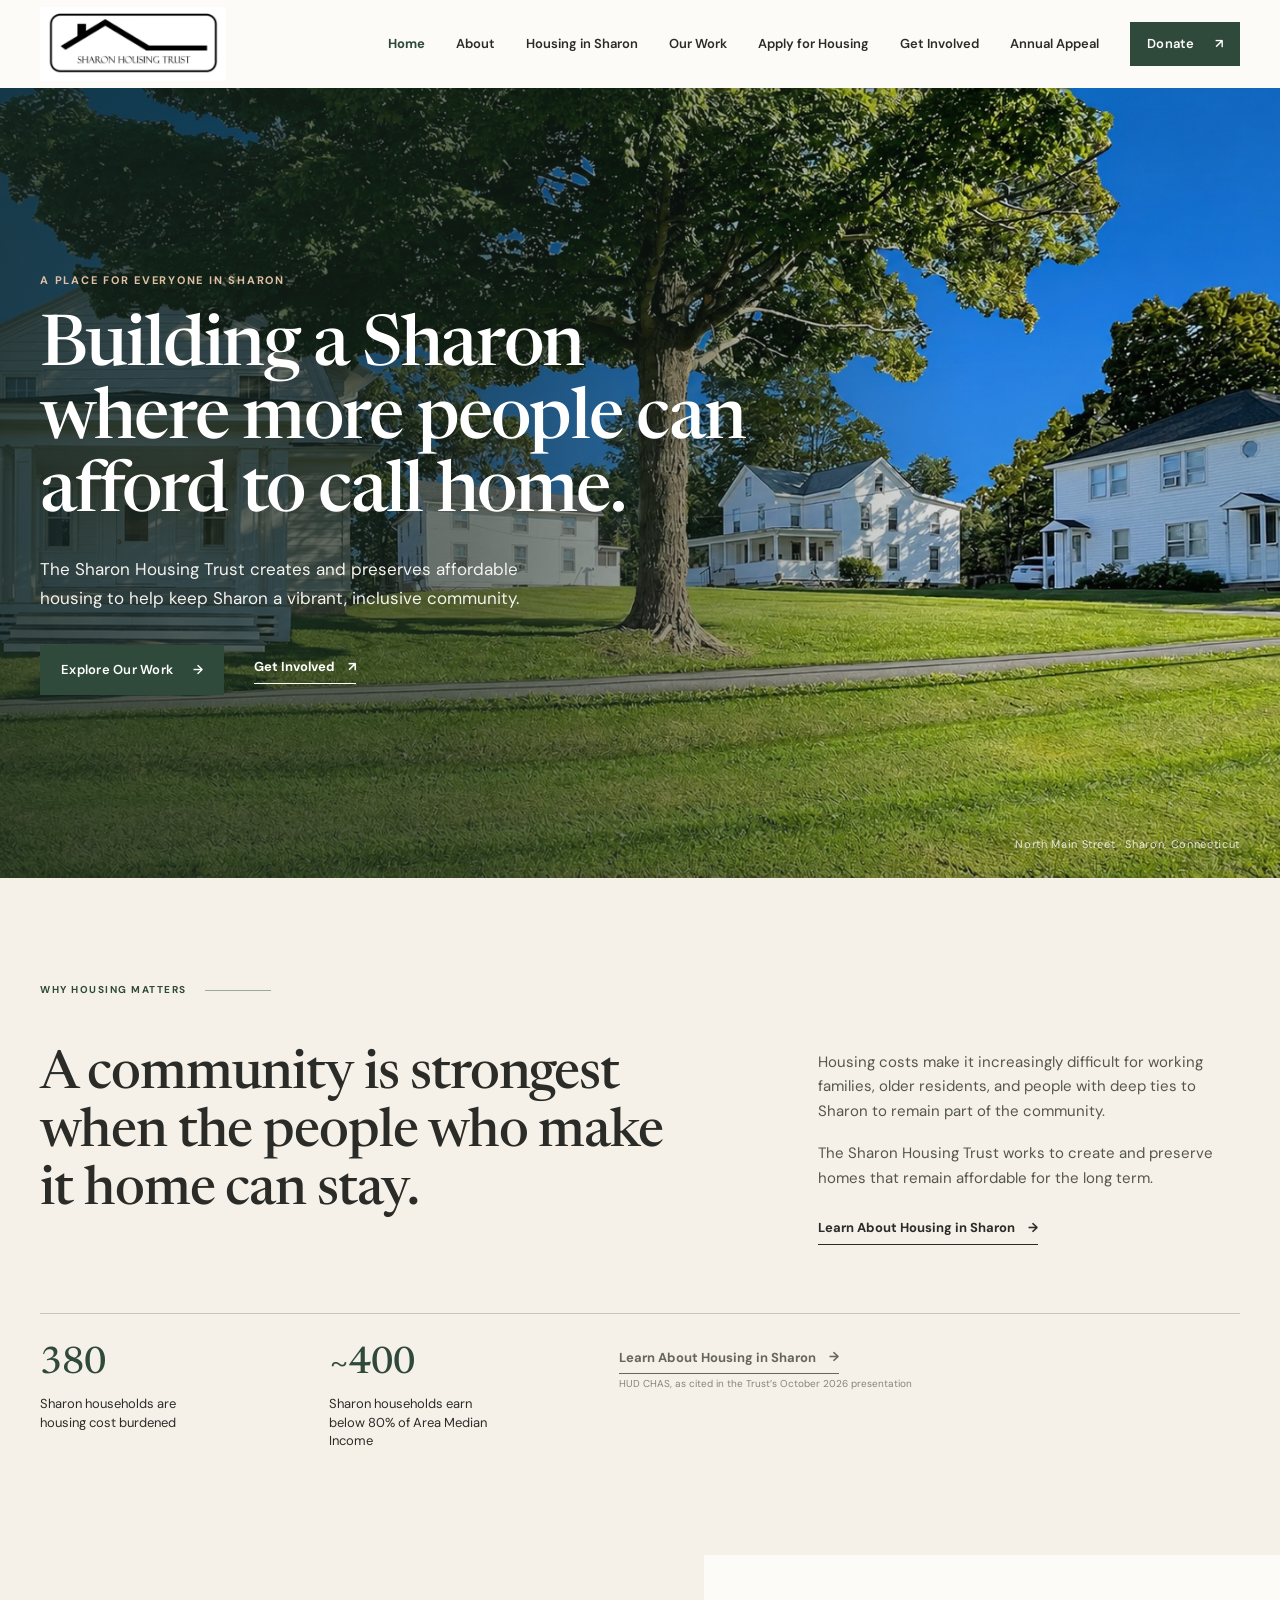
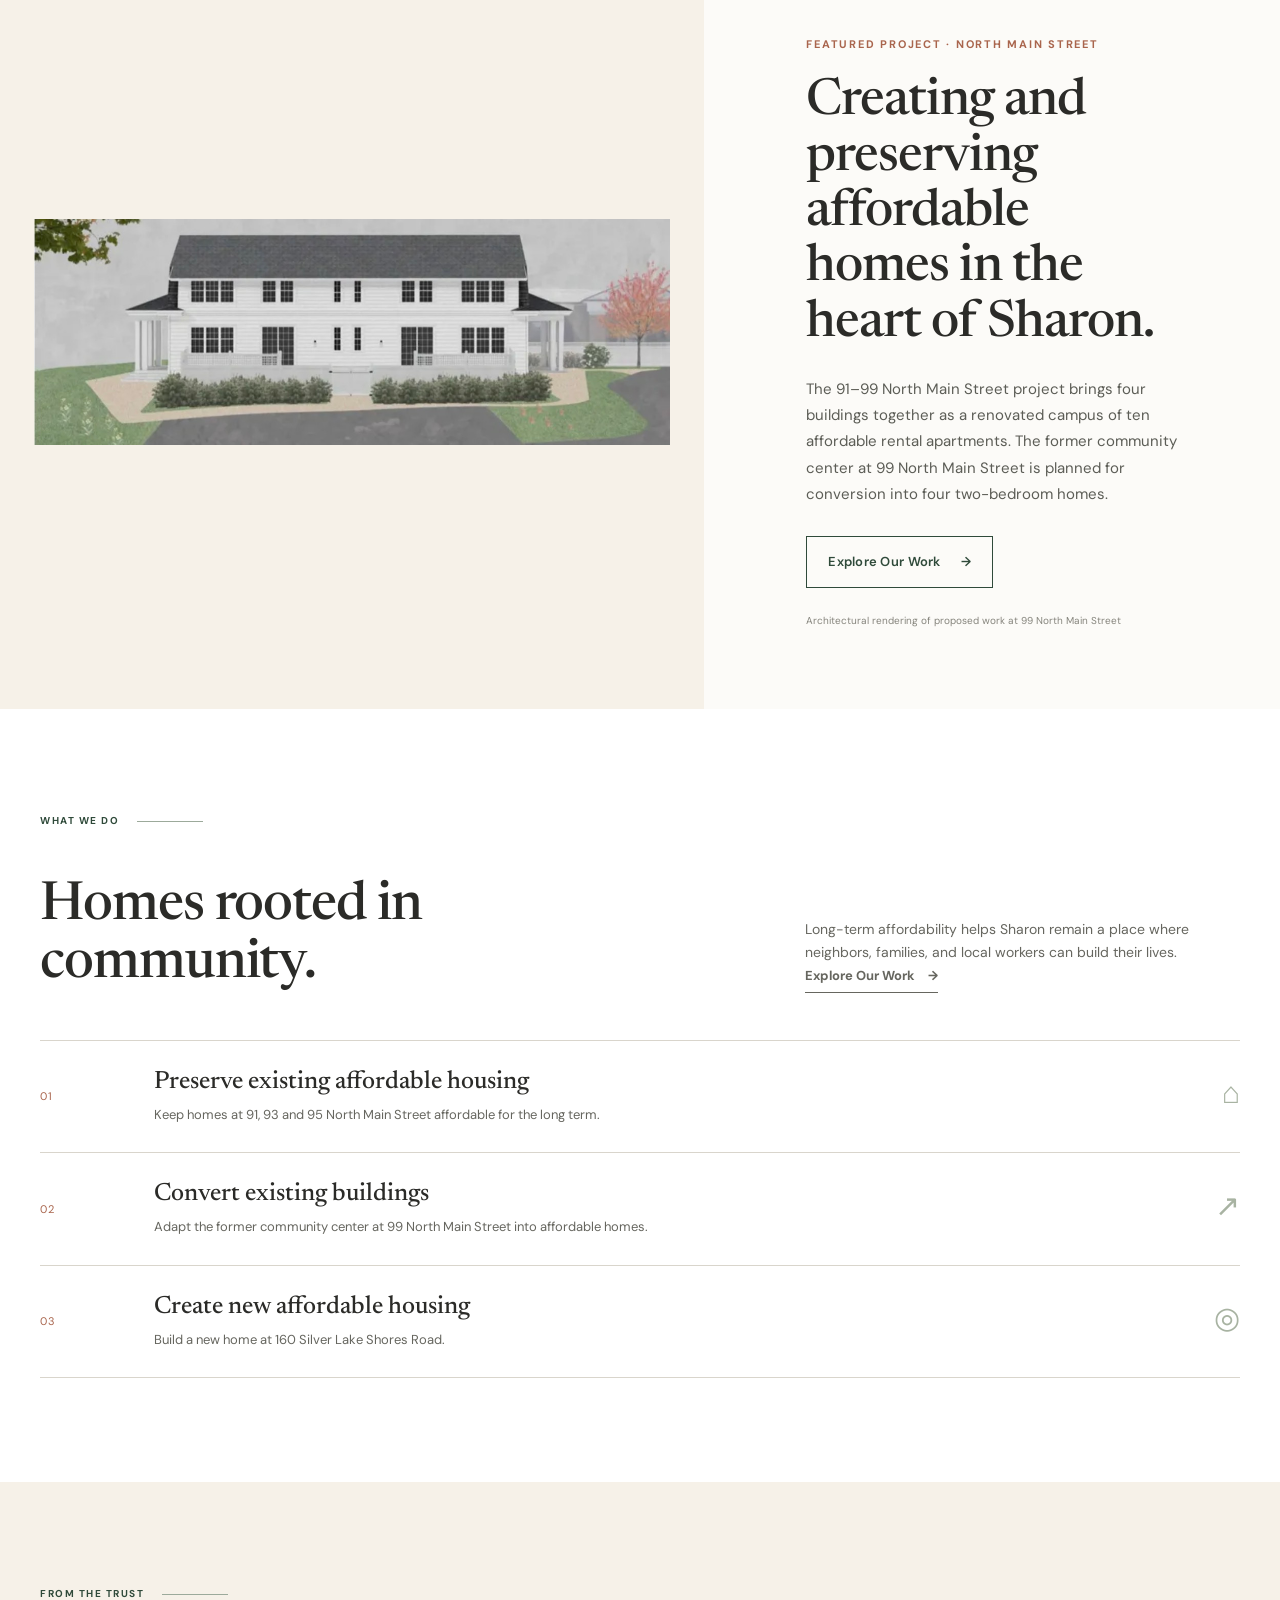
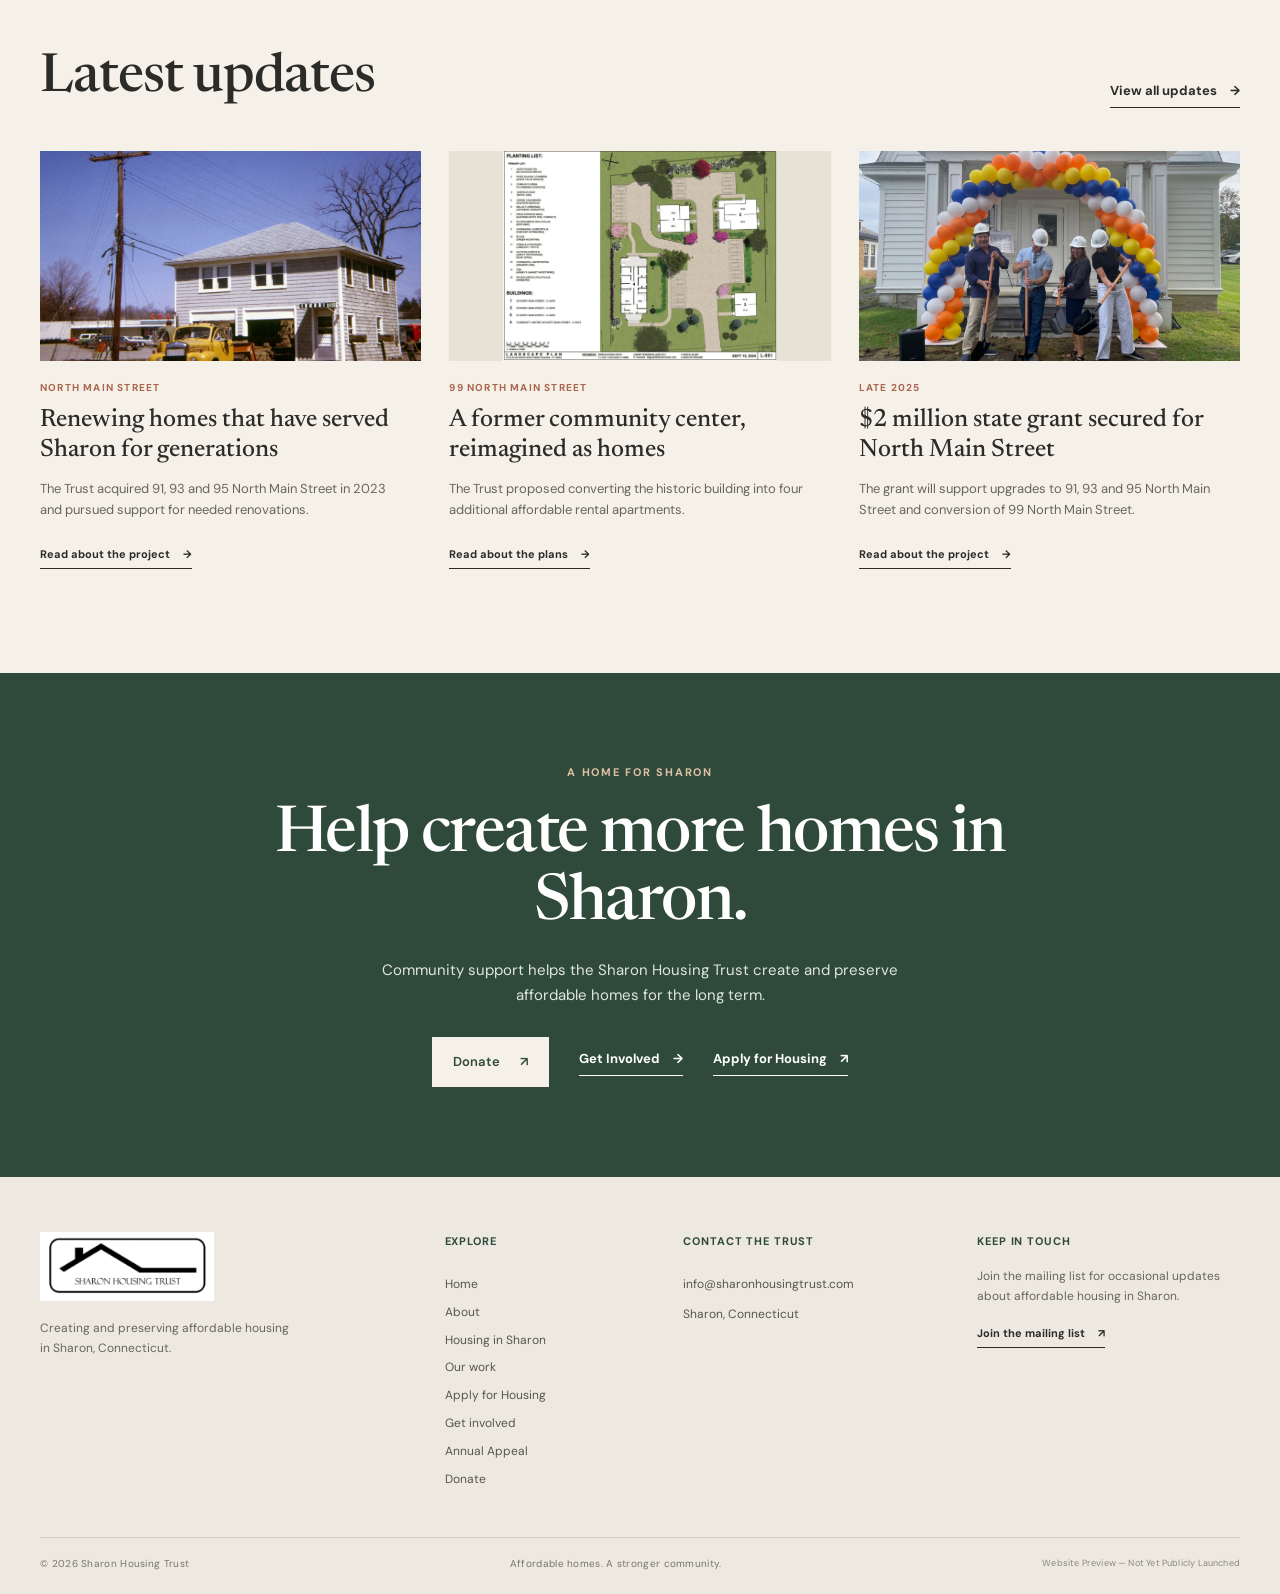
==== index.html @ f1325594 "Add Annual Appeal page and PayPal donation link" ====
<!doctype html>
<html lang="en">
<head>
  <meta charset="utf-8">
  <meta name="viewport" content="width=device-width, initial-scale=1">
  <meta name="googlebot" content="noindex, nofollow">
  <meta name="robots" content="noindex, nofollow">
  <meta name="theme-color" content="#2f4a3a">
  <meta name="description" content="The Sharon Housing Trust creates and preserves affordable housing to help keep Sharon, Connecticut a vibrant, inclusive community.">
  <title>Sharon Housing Trust | Homes that keep Sharon a community</title>
  <link rel="preconnect" href="https://fonts.googleapis.com">
  <link rel="preconnect" href="https://fonts.gstatic.com" crossorigin>
  <link href="https://fonts.googleapis.com/css2?family=DM+Sans:wght@400;500;600;700&family=Newsreader:opsz,wght@6..72,400;6..72,500;6..72,600&display=swap" rel="stylesheet">
  <link rel="stylesheet" href="styles.css">
</head>
<body>
  <a class="skip-link" href="#main">Skip to content</a>
  <header class="site-header">
    <div class="header-inner">
      <a class="brand" href="#top" aria-label="Sharon Housing Trust home">
        <img src="assets/sharon-housing-trust-logo.png" alt="Sharon Housing Trust">
      </a>
      <button class="menu-toggle" aria-expanded="false" aria-controls="primary-nav" aria-label="Open navigation"><span></span><span></span></button>
      <nav id="primary-nav" class="primary-nav" aria-label="Main navigation">
        <a href="index.html#top" aria-current="page">Home</a><a href="about.html">About</a><a href="housing-in-sharon.html">Housing in Sharon</a><a href="our-work.html">Our Work</a><a href="apply-for-housing.html">Apply for Housing</a><a href="get-involved.html">Get Involved</a><a href="annual-appeal.html">Annual Appeal</a>
        <a class="button button-small" href="donate.html">Donate <span aria-hidden="true">↗</span></a>
      </nav>
    </div>
  </header>
  <main id="main">
    <section class="hero" id="top" aria-labelledby="hero-title">
      <img class="hero-image" src="assets/north-main-hero.jpg" alt="White homes and a large shade tree at the North Main Street housing campus in Sharon" fetchpriority="high">
      <div class="hero-shade"></div>
      <div class="hero-content">
        <p class="eyebrow eyebrow-light">A place for everyone in Sharon</p>
        <h1 id="hero-title">Building a Sharon where more people can afford to call home.</h1>
        <p class="hero-copy">The Sharon Housing Trust creates and preserves affordable housing to help keep Sharon a vibrant, inclusive community.</p>
        <div class="hero-actions"><a class="button" href="our-work.html">Explore Our Work <span aria-hidden="true">→</span></a><a class="text-link light-link" href="get-involved.html">Get Involved <span aria-hidden="true">↗</span></a></div>
      </div>
      <div class="hero-caption">North Main Street · Sharon, Connecticut</div>
    </section>

    <section class="intro section-pad" id="about">
      <div class="section-label"><span>Why housing matters</span><i></i></div>
      <div class="intro-grid">
        <h2>A community is strongest when the people who make it home can stay.</h2>
        <div class="intro-copy"><p>Housing costs make it increasingly difficult for working families, older residents, and people with deep ties to Sharon to remain part of the community.</p><p>The Sharon Housing Trust works to create and preserve homes that remain affordable for the long term.</p><a class="text-link" href="housing-in-sharon.html">Learn About Housing in Sharon <span aria-hidden="true">→</span></a></div>
      </div>
      <div class="impact-row housing-impact" aria-label="Affordable housing in Sharon">
        <div><strong>380</strong><span>Sharon households are housing cost burdened</span></div>
        <div><strong>~400</strong><span>Sharon households earn below 80% of Area Median Income</span></div>
        <p><a class="text-link" href="housing-in-sharon.html">Learn About Housing in Sharon <span aria-hidden="true">→</span></a><br><small>HUD CHAS, as cited in the Trust’s October 2026 presentation</small></p>
      </div>
    </section>

    <section class="featured" id="work">
      <div class="featured-image-wrap"><img src="assets/north-main-future.jpg" alt="Architectural rendering of the planned conversion at 99 North Main Street"></div>
      <div class="featured-copy">
        <p class="eyebrow">Featured project · North Main Street</p>
        <h2>Creating and preserving affordable homes in the heart of Sharon.</h2>
        <p>The 91–99 North Main Street project brings four buildings together as a renovated campus of ten affordable rental apartments. The former community center at 99 North Main Street is planned for conversion into four two-bedroom homes.</p>
        <a class="button button-outline" href="our-work.html">Explore Our Work <span aria-hidden="true">→</span></a>
        <p class="image-note">Architectural rendering of proposed work at 99 North Main Street</p>
      </div>
    </section>

    <section class="work-section section-pad" id="housing">
      <div class="section-label"><span>What we do</span><i></i></div>
      <div class="work-heading"><h2>Homes rooted in community.</h2><p>Long-term affordability helps Sharon remain a place where neighbors, families, and local workers can build their lives. <a class="text-link" href="our-work.html">Explore Our Work <span aria-hidden="true">→</span></a></p></div>
      <div class="work-list">
        <article><span class="work-number">01</span><div><h3>Preserve existing affordable housing</h3><p>Keep homes at 91, 93 and 95 North Main Street affordable for the long term.</p></div><span class="work-mark" aria-hidden="true">⌂</span></article>
        <article><span class="work-number">02</span><div><h3>Convert existing buildings</h3><p>Adapt the former community center at 99 North Main Street into affordable homes.</p></div><span class="work-mark" aria-hidden="true">↗</span></article>
        <article><span class="work-number">03</span><div><h3>Create new affordable housing</h3><p>Build a new home at 160 Silver Lake Shores Road.</p></div><span class="work-mark" aria-hidden="true">◎</span></article>
      </div>
    </section>

    <section class="updates section-pad" id="updates">
      <div class="section-label"><span>From the Trust</span><i></i></div>
      <div class="updates-heading"><h2>Latest updates</h2><a class="text-link" href="https://sharonhousingtrust.com/home-1">View all updates <span aria-hidden="true">→</span></a></div>
      <div class="updates-grid">
        <article class="update-card"><div class="update-image update-image-photo"><img src="assets/update-north-main-1.jpg" alt="A historic photograph of a house being moved to North Main Street" loading="lazy"></div><p class="update-date">North Main Street</p><h3>Renewing homes that have served Sharon for generations</h3><p>The Trust acquired 91, 93 and 95 North Main Street in 2023 and pursued support for needed renovations.</p><a href="https://sharonhousingtrust.com/91%2C-93%2C-95-north-main-st" class="text-link">Read about the project <span aria-hidden="true">→</span></a></article>
        <article class="update-card"><div class="update-image update-image-render"><img src="assets/update-north-main-5.jpg" alt="Landscape plan for the four-building North Main Street campus" loading="lazy"></div><p class="update-date">99 North Main Street</p><h3>A former community center, reimagined as homes</h3><p>The Trust proposed converting the historic building into four additional affordable rental apartments.</p><a href="https://sharonhousingtrust.com/99-north-main-st" class="text-link">Read about the plans <span aria-hidden="true">→</span></a></article>
        <article class="update-card"><div class="update-image update-image-photo"><img src="assets/update-north-main-4.jpg" alt="Community members at a North Main Street project groundbreaking" loading="lazy"></div><p class="update-date">Late 2025</p><h3>$2 million state grant secured for North Main Street</h3><p>The grant will support upgrades to 91, 93 and 95 North Main Street and conversion of 99 North Main Street.</p><a href="https://sharonhousingtrust.com/91%2C-93%2C-95-north-main-st" class="text-link">Read about the project <span aria-hidden="true">→</span></a></article>
      </div>
    </section>

    <section class="support" id="involved">
      <div class="support-inner"><p class="eyebrow eyebrow-light">A home for Sharon</p><h2>Help create more homes in Sharon.</h2><p>Community support helps the Sharon Housing Trust create and preserve affordable homes for the long term.</p><div class="support-actions"><a class="button button-cream" href="donate.html">Donate <span aria-hidden="true">↗</span></a><a class="text-link light-link" href="get-involved.html">Get Involved <span aria-hidden="true">→</span></a><a class="text-link light-link" href="apply-for-housing.html">Apply for Housing <span aria-hidden="true">↗</span></a></div></div>
    </section>
  </main>
  <footer class="site-footer">
    <div class="footer-main"><div class="footer-brand"><img src="assets/sharon-housing-trust-logo.png" alt="Sharon Housing Trust"><p>Creating and preserving affordable housing in Sharon, Connecticut.</p></div><div class="footer-links"><p class="footer-title">Explore</p><a href="index.html#top">Home</a><a href="about.html">About</a><a href="housing-in-sharon.html">Housing in Sharon</a><a href="our-work.html">Our work</a><a href="apply-for-housing.html">Apply for Housing</a><a href="get-involved.html">Get involved</a><a href="annual-appeal.html">Annual Appeal</a><a href="donate.html">Donate</a></div><div class="footer-contact"><p class="footer-title">Contact the Trust</p><a href="mailto:info@sharonhousingtrust.com">info@sharonhousingtrust.com</a><p>Sharon, Connecticut</p></div><div class="footer-news"><p class="footer-title">Keep in touch</p><p>Join the mailing list for occasional updates about affordable housing in Sharon.</p><a class="text-link" href="https://sharonhousingtrust.com/subscribe">Join the mailing list <span aria-hidden="true">↗</span></a></div></div>
    <div class="footer-bottom"><span>© <span id="year">2026</span> Sharon Housing Trust</span><span>Affordable homes. A stronger community.</span><span class="preview-indicator">Website Preview — Not Yet Publicly Launched</span></div>
  </footer>
  <script src="script.js"></script>
</body>
</html>
---- styles.css ----
:root{--green:#2f4a3a;--cream:#f6f1e8;--white:#fcfbf8;--charcoal:#2b2b28;--clay:#a9654d;--sage:#a8b3a2;--line:#d9d5cc;--serif:'Newsreader',Georgia,serif;--sans:'DM Sans',Arial,sans-serif}*{box-sizing:border-box}html{scroll-behavior:smooth}body{margin:0;background:var(--white);color:var(--charcoal);font-family:var(--sans);font-size:16px;line-height:1.65}a{color:inherit;text-decoration:none}a:focus-visible,button:focus-visible{outline:3px solid var(--clay);outline-offset:4px}.skip-link{position:absolute;top:-60px;left:1rem;background:white;padding:.8rem;z-index:100}.skip-link:focus{top:1rem}.site-header{height:88px;background:var(--white);position:relative;z-index:5}.header-inner{height:100%;max-width:1320px;margin:auto;padding:0 40px;display:flex;align-items:center;justify-content:space-between}.brand img{display:block;width:186px;height:auto}.primary-nav{display:flex;align-items:center;gap:31px;font-size:13px;font-weight:600}.primary-nav>a:not(.button){transition:color .2s}.primary-nav>a:not(.button):hover,.text-link:hover{color:var(--clay)}.button{display:inline-flex;align-items:center;gap:20px;padding:14px 21px;background:var(--green);color:#fff;font-size:13px;font-weight:600;letter-spacing:.02em;transition:background .2s,transform .2s}.button:hover{background:#21382b;transform:translateY(-1px)}.button-small{padding:11px 17px}.menu-toggle{display:none}.hero{min-height:650px;height:min(72vw,790px);position:relative;display:flex;align-items:center;overflow:hidden;background:var(--green);color:#fff}.hero-image{position:absolute;inset:0;width:100%;height:100%;object-fit:cover;object-position:center 47%}.hero-shade{position:absolute;inset:0;background:linear-gradient(90deg,rgba(22,37,28,.79) 0%,rgba(22,37,28,.62) 37%,rgba(22,37,28,.12) 76%),linear-gradient(0deg,rgba(20,32,25,.20),transparent 30%)}.hero-content{position:relative;max-width:1320px;width:100%;padding:0 40px;margin:0 auto}.eyebrow{text-transform:uppercase;font-size:11px;letter-spacing:.16em;font-weight:700;color:var(--clay);margin:0 0 22px}.eyebrow-light{color:#e1c1a5}.hero h1{font:500 clamp(44px,5.5vw,76px)/1.04 var(--serif);max-width:740px;margin:0 0 24px;letter-spacing:-.025em}.hero-copy{max-width:520px;font-size:17px;line-height:1.7;margin:0 0 32px;color:#f3f2ed}.hero-actions,.support-actions{display:flex;align-items:center;gap:30px}.text-link{display:inline-flex;align-items:center;gap:13px;font-size:13px;font-weight:700;border-bottom:1px solid currentColor;padding-bottom:5px;transition:color .2s}.light-link{color:white}.hero-caption{position:absolute;right:max(40px,calc((100vw - 1240px)/2));bottom:25px;font-size:11px;letter-spacing:.06em;color:rgba(255,255,255,.82)}.section-pad{padding:104px max(40px,calc((100vw - 1240px)/2))}.intro{background:var(--cream)}.section-label{display:flex;align-items:center;gap:18px;text-transform:uppercase;letter-spacing:.15em;font-weight:700;font-size:10px;color:var(--green);margin-bottom:47px}.section-label i{height:1px;max-width:66px;background:#9caa9b;flex:1}.intro-grid{display:grid;grid-template-columns:1.05fr .7fr;gap:12%;align-items:start}.intro h2,.work-heading h2,.updates-heading h2{font:500 clamp(36px,4.2vw,56px)/1.08 var(--serif);letter-spacing:-.02em;margin:0;max-width:640px}.intro-copy{max-width:460px;padding-top:4px}.intro-copy p{margin:0 0 17px;color:#55564f;font-size:15px}.intro-copy .text-link{margin-top:10px}.impact-row{border-top:1px solid #c9c5bb;margin-top:68px;padding-top:31px;display:grid;grid-template-columns:1fr 1fr 1.25fr 1fr;align-items:start;gap:24px}.impact-row div{display:flex;flex-direction:column}.impact-row strong{font:500 38px/1 var(--serif);color:var(--green);margin-bottom:12px}.impact-row span{font-size:13px;line-height:1.45;max-width:170px}.impact-row>p{font-size:11px;color:#66665f;margin:0;padding-top:2px}.impact-row small{font-size:10px;color:#85847c}.featured{display:grid;grid-template-columns:1.1fr .9fr;background:var(--white);min-height:550px}.featured-image-wrap{min-height:550px;overflow:hidden;background:#ddd}.featured-image-wrap img{width:100%;height:100%;object-fit:cover;object-position:center;display:block;transition:transform .5s}.featured-image-wrap:hover img{transform:scale(1.015)}.featured-copy{padding:80px clamp(40px,8vw,120px);display:flex;flex-direction:column;align-items:flex-start;justify-content:center}.featured-copy h2{font:500 clamp(38px,4vw,55px)/1.08 var(--serif);letter-spacing:-.02em;margin:0 0 24px}.featured-copy>p:not(.eyebrow):not(.image-note){font-size:15px;color:#5c5d56;line-height:1.75;margin:0 0 29px;max-width:470px}.button-outline{background:transparent;color:var(--green);border:1px solid var(--green)}.button-outline:hover{color:#fff}.image-note{font-size:10px;color:#85847c;margin:25px 0 0}.work-section{background:#fff}.work-heading{display:grid;grid-template-columns:1fr .7fr;gap:12%;align-items:end;margin-bottom:47px}.work-heading p{max-width:440px;color:#66665f;font-size:14px;margin:0}.work-list{border-top:1px solid var(--line)}.work-list article{display:grid;grid-template-columns:90px 1fr 70px;align-items:center;gap:24px;padding:27px 0;border-bottom:1px solid var(--line)}.work-number{font-size:11px;letter-spacing:.1em;color:var(--clay)}.work-list h3{font:500 25px/1.2 var(--serif);margin:0 0 6px}.work-list p{font-size:13px;color:#66665f;margin:0}.work-mark{font:400 30px/1 var(--serif);color:var(--sage);text-align:right}.updates{background:var(--cream)}.updates-heading{display:flex;align-items:end;justify-content:space-between;margin-bottom:43px}.updates-grid{display:grid;grid-template-columns:repeat(3,1fr);gap:28px}.update-card{min-width:0}.update-image{height:210px;background:#ddd;margin-bottom:19px;overflow:hidden}.update-image img{display:block;width:100%;height:100%;object-fit:cover;transition:transform .5s}.update-card:hover .update-image img{transform:scale(1.02)}.update-image-render img{object-position:center}.update-date{font-size:10px;text-transform:uppercase;letter-spacing:.12em;font-weight:700;color:var(--clay);margin:0 0 10px}.update-card h3{font:500 25px/1.18 var(--serif);margin:0 0 13px;max-width:360px}.update-card>p:not(.update-date){font-size:13px;color:#66665f;margin:0 0 19px;max-width:370px}.update-card .text-link{font-size:11px}.update-cta{background:var(--green);color:white;min-height:210px;padding:29px 28px;display:flex;flex-direction:column;align-items:flex-start;justify-content:center}.update-cta .update-date{color:#e1c1a5}.update-cta h3{font-size:29px}.update-cta>p:not(.update-date){color:#e2e5df}.support{background:var(--green);color:white;padding:90px 40px}.support-inner{max-width:780px;margin:auto;text-align:center}.support h2{font:500 clamp(42px,5vw,64px)/1.06 var(--serif);letter-spacing:-.025em;margin:0 auto 19px}.support-inner>p:not(.eyebrow){font-size:15px;color:#e1e5df;max-width:520px;margin:0 auto 30px}.support-actions{justify-content:center}.button-cream{background:var(--cream);color:var(--green)}.button-cream:hover{background:#fff;color:var(--green)}.site-footer{background:#ede9e0;padding:55px max(40px,calc((100vw - 1240px)/2)) 0}.footer-main{display:grid;grid-template-columns:1.3fr .7fr .9fr .95fr;gap:45px;padding-bottom:48px}.footer-brand img{width:174px;display:block;margin-bottom:18px}.footer-brand p,.footer-news>p:not(.footer-title){font-size:12px;color:#66665f;max-width:260px;margin:0}.footer-title{font-weight:700;font-size:11px;letter-spacing:.08em;text-transform:uppercase;color:var(--green);margin:0 0 17px}.footer-links,.footer-contact{display:flex;flex-direction:column;align-items:flex-start;gap:8px;font-size:12px;color:#55564f}.footer-contact p:not(.footer-title){margin:2px 0 0}.footer-news .text-link{margin-top:17px;font-size:11px}.footer-bottom{border-top:1px solid #d2cdc3;padding:18px 0 21px;display:flex;justify-content:space-between;color:#77766f;font-size:10px;letter-spacing:.03em}
@media(max-width:900px){.primary-nav{gap:17px;font-size:12px}.brand img{width:160px}.header-inner{padding:0 26px}.section-pad{padding:82px 40px}.hero-content{padding:0 40px}.hero{min-height:590px}.impact-row{grid-template-columns:repeat(3,1fr)}.impact-row>p{grid-column:1/-1}.featured-copy{padding:55px 42px}.featured-image-wrap{min-height:490px}.updates-grid{gap:20px}.update-image{height:170px}.footer-main{grid-template-columns:1fr 1fr;row-gap:35px}}
@media(max-width:680px){body{font-size:15px}.site-header{height:72px}.header-inner{padding:0 21px}.brand img{width:148px}.menu-toggle{display:flex;width:42px;height:42px;border:0;background:transparent;flex-direction:column;justify-content:center;gap:6px;align-items:center;cursor:pointer}.menu-toggle span{width:23px;height:1px;background:var(--green)}.primary-nav{display:none;position:absolute;top:72px;left:0;right:0;padding:14px 22px 25px;background:var(--white);border-top:1px solid var(--line);box-shadow:0 12px 20px #2221;align-items:stretch;gap:0;flex-direction:column}.primary-nav.is-open{display:flex}.primary-nav>a:not(.button){padding:11px 0;border-bottom:1px solid #e5e1d9}.primary-nav .button{margin-top:16px;justify-content:center}.hero{height:calc(100svh - 72px);min-height:590px;max-height:780px;align-items:flex-end}.hero-image{object-position:59% center}.hero-shade{background:linear-gradient(0deg,rgba(18,33,24,.88) 0%,rgba(18,33,24,.66) 43%,rgba(18,33,24,.09) 100%)}.hero-content{padding:0 25px 78px}.hero h1{font-size:48px;max-width:560px}.hero-copy{font-size:15px;max-width:430px}.hero-actions{gap:21px;flex-wrap:wrap}.hero-caption{right:24px;bottom:17px;font-size:9px}.section-pad{padding:66px 25px}.section-label{margin-bottom:33px}.intro-grid,.work-heading{grid-template-columns:1fr;gap:22px}.intro h2,.work-heading h2,.updates-heading h2{font-size:42px}.intro-copy{max-width:unset}.impact-row{margin-top:41px;padding-top:25px;grid-template-columns:1fr 1fr;gap:27px 16px}.impact-row strong{font-size:34px}.impact-row>p{grid-column:auto;align-self:end}.featured{grid-template-columns:1fr}.featured-image-wrap{min-height:0;height:340px}.featured-copy{padding:49px 25px 52px}.featured-copy h2{font-size:43px}.work-heading{margin-bottom:35px}.work-list article{grid-template-columns:34px 1fr 30px;gap:12px;padding:22px 0}.work-list h3{font-size:22px}.work-list p{font-size:12px}.work-mark{font-size:25px}.updates-heading{align-items:flex-start;gap:18px;flex-direction:column;margin-bottom:31px}.updates-grid{grid-template-columns:1fr;gap:37px}.update-image{height:230px}.update-card h3{font-size:27px}.update-cta{min-height:230px}.support{padding:70px 25px}.support h2{font-size:48px}.support-inner>p:not(.eyebrow){font-size:14px}.footer-main{grid-template-columns:1fr 1fr;gap:34px 20px}.footer-brand{grid-column:1/-1}.footer-bottom{gap:12px;flex-direction:column}.site-footer{padding:45px 25px 0}}
@media(prefers-reduced-motion:reduce){html{scroll-behavior:auto}*,*::before,*::after{transition-duration:.01ms!important;animation-duration:.01ms!important;animation-iteration-count:1!important}}
.featured-image-wrap{display:flex;align-items:center;justify-content:center;padding:34px;background:var(--cream)}.featured-image-wrap img{height:auto;max-height:520px;object-fit:contain}.update-image-render img{object-fit:contain;background:#e7e2d6}
@media(max-width:900px){.featured{grid-template-columns:1fr}.featured-image-wrap{min-height:0;height:auto;padding:28px 40px}.featured-image-wrap img{width:min(100%,900px);max-height:none}}
@media(max-width:680px){.featured-image-wrap{height:auto;min-height:0;padding:0}.featured-image-wrap img{height:auto;max-height:none}.update-image-render img{height:100%}}

/* Housing in Sharon editorial story page */
.housing-hero{display:grid;grid-template-columns:.82fr 1.18fr;align-items:center;gap:8%;background:var(--cream);padding:52px max(40px,calc((100vw - 1240px)/2)) 62px;min-height:480px}.housing-hero-copy{padding:22px 0}.housing-hero h1{font:500 clamp(50px,6vw,77px)/1 var(--serif);letter-spacing:-.035em;margin:0 0 22px}.housing-hero-copy>p:not(.eyebrow){font:400 21px/1.45 var(--serif);color:#55564f;margin:0 0 27px;max-width:430px}.housing-hero-image{margin:0;position:relative}.housing-hero-image img{width:100%;height:370px;object-fit:cover;object-position:center 56%;display:block}.housing-hero-image figcaption{font-size:10px;color:#77766f;letter-spacing:.06em;margin-top:10px}.need-grid{display:grid;grid-template-columns:1fr .74fr;gap:12%;align-items:center}.need-grid h2,.community h2,.prices-intro h2,.snapshot-heading h2,.trust-work-heading h2,.who-trust h2,.looking h2,.ways-heading h2,.community-feedback h2{font:500 clamp(37px,4.3vw,58px)/1.06 var(--serif);letter-spacing:-.02em;margin:0 0 24px}.lead-copy,.community-copy>p:not(.eyebrow){font-size:15px;line-height:1.8;color:#5c5d56;max-width:560px}.big-stat{border-left:1px solid #c9c5bb;padding:20px 0 20px 42px;display:flex;flex-direction:column;align-items:flex-start}.big-stat strong,.community-stat>strong{font:500 clamp(82px,11vw,142px)/.85 var(--serif);color:var(--green);letter-spacing:-.05em}.big-stat span,.community-stat>span{font:400 21px/1.35 var(--serif);max-width:310px;margin:20px 0 17px}.big-stat small,.community-stat small{font-size:10px;color:#77766f;line-height:1.5}.community{display:grid;grid-template-columns:1fr .72fr;gap:12%;background:#fff;align-items:center}.community-copy>p:not(.eyebrow){margin:0 0 16px}.community-stat{background:var(--cream);padding:38px 40px}.community-stat>strong{font-size:90px}.community-stat>span{display:block;font-size:18px;margin:13px 0}.income-details{margin-top:24px;border-top:1px solid #c9c5bb;padding-top:15px}.income-details summary{cursor:pointer;font-size:12px;font-weight:700;color:var(--green);list-style:none;display:flex;justify-content:space-between;gap:15px}.income-details summary::-webkit-details-marker{display:none}.income-details summary::after{content:'+';font-size:19px;line-height:1}.income-details[open] summary::after{content:'−'}.income-table-wrap{overflow-x:auto}.income-details table{width:100%;border-collapse:collapse;margin-top:15px;font-size:12px}.income-details caption{text-align:left;font-weight:700;color:var(--green);margin-bottom:8px}.income-details th,.income-details td{text-align:left;padding:8px 5px;border-bottom:1px solid #d8d3ca}.income-details th:last-child,.income-details td:last-child{text-align:right}.table-note{font-size:10px;color:#77766f;line-height:1.5;margin:10px 0 0}.home-prices{background:var(--cream)}.prices-layout{display:grid;grid-template-columns:.68fr 1.32fr;align-items:center;gap:7%}.prices-intro h2{font-size:clamp(38px,4vw,53px)}.prices-intro>p{font-size:13px;line-height:1.75;color:#66665f}.price-highlight{border-top:1px solid #c9c5bb;margin-top:32px;padding-top:22px;display:flex;flex-direction:column;align-items:flex-start}.price-highlight strong{font:500 clamp(45px,5vw,68px)/1 var(--serif);color:var(--green);letter-spacing:-.035em}.price-highlight span{font-size:12px;max-width:240px;margin:10px 0}.price-highlight small{font-size:10px;color:#77766f}.price-chart{margin:0;min-width:0}.price-chart svg{display:block;width:100%;height:auto;overflow:visible}.chart-grid line{stroke:#d3cec4;stroke-width:1}.chart-y-labels text,.chart-years text{font-family:var(--sans);fill:#686961;font-size:13px;text-anchor:end}.chart-years text{text-anchor:middle;font-size:11px}.chart-line{fill:none;stroke:var(--green);stroke-width:4;stroke-linecap:round;stroke-linejoin:round}.price-chart figcaption{font-size:10px;line-height:1.5;color:#77766f;margin:3px 0 0 9.4%}.market-snapshot{background:var(--green);color:#fff}.snapshot-heading{display:grid;grid-template-columns:1fr .65fr;gap:12%;align-items:end;margin-bottom:41px}.snapshot-heading .eyebrow{color:#e1c1a5}.snapshot-heading h2{margin:0}.snapshot-heading>p{color:#e1e5df;font-size:13px;line-height:1.7;margin:0}.market-panels{display:grid;grid-template-columns:1fr 1fr;gap:38px}.market-panel{border-top:1px solid #819185;padding-top:16px}.market-label{margin:0 0 20px;text-transform:uppercase;font-size:11px;letter-spacing:.14em;color:#e1c1a5;font-weight:700}.market-averages{display:grid;grid-template-columns:1fr 1.15fr;gap:18px;padding-bottom:22px;border-bottom:1px solid #819185}.market-averages div{display:flex;flex-direction:column;gap:5px}.market-averages strong{font:500 clamp(38px,4.5vw,58px)/1 var(--serif);letter-spacing:-.03em}.market-averages span{font-size:11px;color:#e1e5df}.market-thresholds{padding-top:12px}.market-thresholds p{margin:6px 0;color:#e1e5df;font-size:13px}.market-thresholds strong{font:500 22px var(--serif);color:#fff;margin-right:4px}.market-thresholds .market-zero{color:#f0c7ac;font-weight:700}.snapshot-source{font-size:10px;color:#ccd4cd;margin:28px 0 0}.trust-work{background:#fff}.trust-work-heading{display:grid;grid-template-columns:1fr .65fr;gap:10%;align-items:end;margin-bottom:46px}.trust-work-heading h2{max-width:600px;margin:0}.trust-work-heading>p{font-size:13px;line-height:1.7;color:#66665f;margin:0}.project-stories{display:grid;grid-template-columns:repeat(3,1fr);gap:27px}.project-story{min-width:0}.project-photo{display:block;background:var(--cream);overflow:hidden;height:245px;margin-bottom:21px}.project-photo img{display:block;width:100%;height:100%;object-fit:cover;transition:transform .4s}.project-story:first-child .project-photo img{object-position:center 48%}.project-story:nth-child(2) .project-photo img{object-position:center;object-fit:contain}.project-story:hover .project-photo img{transform:scale(1.015)}.project-story-copy .eyebrow{font-size:9px;margin-bottom:10px}.project-story h3{font:500 27px/1.13 var(--serif);margin:0 0 12px}.project-story-copy>p:not(.eyebrow){font-size:12px;line-height:1.65;color:#66665f;min-height:60px;margin:0 0 17px}.project-story .text-link{font-size:11px}.project-cta{margin-top:44px}.who-trust{display:grid;grid-template-columns:1fr 1fr;gap:12%;align-items:center;background:var(--green);color:#fff;padding:75px max(40px,calc((100vw - 1240px)/2))}.who-trust .eyebrow{color:#e1c1a5}.who-trust h2{font-size:clamp(36px,4vw,52px);margin:0}.who-copy>p{font-size:14px;line-height:1.8;color:#e2e5df;margin:0 0 17px}.who-copy .text-link{margin-top:8px}.looking{display:grid;grid-template-columns:1fr .7fr;gap:12%;align-items:center;background:var(--cream)}.looking h2{font-size:clamp(38px,4.2vw,54px)}.looking-copy>p:not(.eyebrow){font-size:14px;line-height:1.8;color:#5c5d56;max-width:580px;margin:0 0 25px}.looking-copy .button{max-width:100%;text-align:left}.looking-detail{display:flex;flex-direction:column;gap:25px}.income-details-dark{border-color:#c9c5bb;margin-top:0}.sale-plan{border-top:1px solid #c9c5bb;padding-top:21px;display:grid;grid-template-columns:38px 1fr;gap:15px}.sale-plan-mark{font:400 27px var(--serif);color:var(--clay)}.sale-plan .eyebrow{font-size:9px;margin:0 0 8px}.sale-plan p:last-child{font-size:12px;line-height:1.7;color:#5c5d56;margin:0}.ways-to-help{background:#fff}.ways-heading{display:grid;grid-template-columns:1fr .68fr;gap:12%;align-items:end;margin-bottom:41px}.ways-heading h2{margin:0;max-width:590px}.ways-heading>p{font-size:13px;line-height:1.7;color:#66665f;margin:0}.ways-list{border-top:1px solid var(--line)}.ways-list article{display:grid;grid-template-columns:55px 1fr auto;align-items:center;gap:25px;padding:23px 0;border-bottom:1px solid var(--line)}.ways-list h3{font:500 23px/1.2 var(--serif);margin:0 0 4px}.ways-list article>div p{font-size:12px;line-height:1.6;color:#66665f;margin:0;max-width:620px}.ways-list .text-link{font-size:11px;white-space:nowrap}.community-feedback{display:grid;grid-template-columns:100px 1fr;gap:25px;background:var(--cream);align-items:start}.feedback-mark{font:500 130px/.8 var(--serif);color:#b7c0b2}.community-feedback h2{margin-bottom:14px}.community-feedback>div:last-child>p{font-size:14px;line-height:1.75;color:#5c5d56;max-width:740px}.community-feedback .feedback-note{font-size:11px;color:#77766f}.housing-final-cta .support-inner{max-width:850px}.housing-final-cta .support-actions{gap:24px;flex-wrap:wrap}
@media(max-width:900px){.housing-hero{grid-template-columns:.85fr 1.15fr;gap:5%;padding-left:40px;padding-right:40px;min-height:400px}.housing-hero-image img{height:310px}.need-grid,.community,.prices-layout,.looking{gap:7%}.project-stories{gap:19px}.project-photo{height:200px}.project-story h3{font-size:24px}.project-story-copy>p:not(.eyebrow){min-height:85px}.who-trust{gap:7%;padding-left:40px;padding-right:40px}.ways-list article{grid-template-columns:40px 1fr auto;gap:18px}}
@media(max-width:680px){.housing-hero{grid-template-columns:1fr;gap:32px;padding:48px 25px 32px;min-height:0}.housing-hero-copy{padding:0}.housing-hero h1{font-size:56px}.housing-hero-copy>p:not(.eyebrow){font-size:19px}.housing-hero-image img{height:240px}.housing-page .section-pad{padding:65px 25px}.need-grid,.community,.prices-layout,.snapshot-heading,.trust-work-heading,.who-trust,.looking,.ways-heading{grid-template-columns:1fr;gap:30px}.need-grid h2,.community h2,.prices-intro h2,.snapshot-heading h2,.trust-work-heading h2,.who-trust h2,.looking h2,.ways-heading h2,.community-feedback h2{font-size:42px}.big-stat{border-left:0;border-top:1px solid #c9c5bb;padding:25px 0 0}.big-stat strong{font-size:100px}.community-stat{padding:28px 24px}.community-stat>strong{font-size:80px}.prices-layout{gap:40px}.price-highlight{margin-top:22px}.price-chart{overflow-x:auto;padding-bottom:5px}.price-chart svg{min-width:620px}.price-chart figcaption{margin-left:58px;min-width:540px}.market-panels{grid-template-columns:1fr;gap:33px}.snapshot-heading{margin-bottom:32px}.market-averages strong{font-size:48px}.project-stories{grid-template-columns:1fr;gap:35px}.project-photo{height:245px}.project-story-copy>p:not(.eyebrow){min-height:0}.trust-work-heading{margin-bottom:34px}.who-trust{padding:62px 25px}.looking{gap:35px}.looking-copy .button{font-size:12px;padding:13px 15px;gap:10px}.ways-heading{margin-bottom:30px}.ways-list article{grid-template-columns:27px 1fr;gap:12px;padding:20px 0}.ways-list article>.text-link{grid-column:2;justify-self:start;margin-top:5px}.ways-list h3{font-size:22px}.community-feedback{grid-template-columns:48px 1fr;gap:11px}.feedback-mark{font-size:77px}.community-feedback>div:last-child>p{font-size:13px}.housing-final-cta .support-actions{gap:18px}.housing-final-cta .button{justify-content:center}}


/* Seven primary links need a compact, accessible menu at tablet widths. */
@media (min-width:681px) and (max-width:1100px){
  .site-header{height:72px}
  .header-inner{padding:0 26px}
  .brand img{width:160px}
  .menu-toggle{display:flex;width:42px;height:42px;border:0;background:transparent;flex-direction:column;justify-content:center;gap:6px;align-items:center;cursor:pointer}
  .menu-toggle span{width:23px;height:1px;background:var(--green)}
  .primary-nav{display:none;position:absolute;top:72px;left:0;right:0;padding:14px 26px 25px;background:var(--white);border-top:1px solid var(--line);box-shadow:0 12px 20px #2221;align-items:stretch;gap:0;flex-direction:column}
  .primary-nav.is-open{display:flex}
  .primary-nav>a:not(.button){padding:11px 0;border-bottom:1px solid #e5e1d9}
  .primary-nav .button{margin-top:16px;justify-content:center}
}
/* Show the whole architectural rendering in the featured project frame. */
.featured-image-wrap{background:var(--cream)}
.featured-image-wrap img{object-fit:contain;object-position:center;transform:none!important}
@media(max-width:900px){.featured-image-wrap{background:var(--cream)}}
@media(max-width:680px){.featured-image-wrap img{width:100%;height:auto;object-fit:contain}}

/* New audience pages share the Trust's editorial palette and type scale. */
.about-intro{background:#fff}
.about-intro-grid,.our-approach-grid{display:grid;grid-template-columns:1fr .72fr;gap:12%;align-items:start}
.about-intro-grid h2,.our-approach-grid h2,.collaboration h2,.distinction h2{font:500 clamp(38px,4.4vw,58px)/1.07 var(--serif);letter-spacing:-.025em;margin:0}
.about-intro-grid>div p,.our-approach-grid>p,.collaboration-copy>p:not(.eyebrow),.distinction>div>p:not(.eyebrow){font-size:15px;line-height:1.8;color:#5c5d56;margin:0 0 18px}
.mission-band{display:grid;grid-template-columns:1fr .8fr;gap:12%;align-items:center;padding:67px max(40px,calc((100vw - 1240px)/2));background:var(--green);color:#fff}
.mission-band .eyebrow,.apply-help .eyebrow{color:#e1c1a5}
.mission-band h2,.apply-help h2{font:500 clamp(37px,4.1vw,54px)/1.06 var(--serif);letter-spacing:-.02em;margin:0}
.mission-band>p{font-size:14px;line-height:1.8;color:#e2e5df;margin:0}
.collaboration{display:grid;grid-template-columns:1fr .7fr;gap:12%;align-items:center}
.collaboration h2,.distinction h2{margin:0 0 19px}
.collaboration-copy>p:not(.eyebrow){max-width:600px}
.collaboration-quote{border-left:1px solid #c9c5bb;padding:8px 0 8px 30px}
.collaboration-quote>span{font:500 42px/1 var(--serif);color:var(--clay)}
.collaboration-quote p{font:500 25px/1.35 var(--serif);margin:15px 0 24px}
.distinction{display:grid;grid-template-columns:100px 1fr;gap:35px;align-items:center;background:var(--cream)}
.distinction-mark{font:500 96px/.9 var(--serif);color:#b7c0b2;text-align:center}
.distinction h2{font-size:clamp(34px,3.6vw,48px)}
.distinction>div>p:not(.eyebrow){max-width:670px;margin-bottom:0}
.our-approach{background:var(--cream)}
.north-main-feature{display:grid;grid-template-columns:1.08fr .92fr;background:#fff;align-items:stretch}
.north-main-images{display:grid;grid-template-columns:1.05fr .95fr;gap:8px;min-width:0;min-height:590px;background:var(--cream);overflow:hidden}
.north-main-images img{display:block;width:100%;height:100%;min-width:0;object-fit:cover}
.north-main-images .north-main-future{object-fit:contain;background:#eee9df}
.north-main-copy{padding:70px clamp(32px,6vw,82px);display:flex;flex-direction:column;align-items:flex-start;justify-content:center}
.north-main-copy h2{font:500 clamp(38px,4vw,54px)/1.06 var(--serif);letter-spacing:-.025em;margin:0 0 22px}
.north-main-copy>p:not(.eyebrow):not(.image-note){font-size:14px;line-height:1.8;color:#5c5d56;margin:0 0 17px}
.north-main-copy .button{margin-top:5px}
.project-detail-section{background:var(--cream)}
.project-detail{display:grid;grid-template-columns:1.1fr .9fr;gap:9%;align-items:center}
.project-detail figure,.silver-lake-feature figure{margin:0;min-width:0}
.project-detail figure img{display:block;width:100%;height:410px;object-fit:contain;background:#eee9df}
.project-detail figcaption,.silver-lake-feature figcaption{font-size:10px;color:#77766f;margin-top:10px}
.project-detail h2,.silver-lake-feature h2{font:500 clamp(37px,4vw,52px)/1.07 var(--serif);letter-spacing:-.02em;margin:0 0 17px}
.project-detail div>p:not(.eyebrow),.silver-lake-copy>p:not(.eyebrow){font-size:14px;line-height:1.8;color:#5c5d56;margin:0 0 23px}
.silver-lake-feature{display:grid;grid-template-columns:.85fr 1.15fr;gap:9%;align-items:center;background:#fff;padding:82px max(40px,calc((100vw - 1240px)/2))}
.silver-lake-feature figure img{display:block;width:100%;height:390px;object-fit:contain;background:var(--cream)}
.apply-hero{background:var(--cream);padding:82px max(25px,calc((100vw - 940px)/2)) 88px}
.apply-hero h1{font:500 clamp(47px,6vw,72px)/1.02 var(--serif);letter-spacing:-.03em;max-width:820px;margin:0 0 22px}
.apply-hero>p:not(.eyebrow){font-size:17px;line-height:1.75;color:#5c5d56;max-width:700px;margin:0 0 27px}
.involved-hero h1{max-width:850px}
.application-grid{display:grid;grid-template-columns:1fr .8fr;gap:10%;align-items:start}
.application-grid h2{font:500 clamp(35px,3.8vw,49px)/1.08 var(--serif);letter-spacing:-.02em;margin:0 0 18px}
.application-grid>div>p{font-size:14px;line-height:1.8;color:#5c5d56;margin:0 0 16px}
.application-income{background:var(--cream);padding:25px}
.income-details{border-top:1px solid #c9c5bb}
.income-details summary{font-weight:700;font-size:13px;padding:12px 0;cursor:pointer;color:var(--green)}
.income-table-wrap{overflow-x:auto}
.income-table-wrap table{width:100%;border-collapse:collapse;font-size:12px;text-align:left}
.income-table-wrap caption{text-align:left;font-weight:700;font-size:12px;margin:3px 0 8px}
.income-table-wrap th,.income-table-wrap td{padding:8px 6px;border-bottom:1px solid #d9d5cc}
.income-table-wrap th{font-size:10px;color:#66665f}
.table-note{font-size:10px;line-height:1.5;color:#77766f;margin:12px 0 0}
.application-options{background:#fff}
.application-list{border-top:1px solid var(--line)}
.application-list article{display:grid;grid-template-columns:45px 1fr auto;align-items:center;gap:23px;padding:27px 0;border-bottom:1px solid var(--line)}
.application-list h2{font:500 27px/1.2 var(--serif);margin:0 0 9px}
.application-list article>div>p:not(.eyebrow){font-size:13px;line-height:1.7;color:#66665f;max-width:760px;margin:0 0 11px}
.application-list article .eyebrow{font-size:9px;margin:0 0 7px}
.application-list article>.text-link{font-size:11px;white-space:nowrap}
.manager-contact a{text-decoration:underline;text-underline-offset:3px}
.apply-help{display:flex;align-items:center;justify-content:space-between;gap:35px;background:var(--green);color:white;padding:64px max(40px,calc((100vw - 1100px)/2))}
.apply-help>div{max-width:620px}
.apply-help h2{margin:0 0 13px}
.apply-help>div>p:not(.eyebrow){font-size:13px;color:#e2e5df;margin:0}
.apply-help .button{white-space:nowrap}
.ways-heading{display:grid;grid-template-columns:1fr .68fr;gap:12%;align-items:end;margin-bottom:41px}
.ways-heading h2{font:500 clamp(37px,4.2vw,55px)/1.07 var(--serif);letter-spacing:-.02em;margin:0;max-width:590px}
.ways-heading>p{font-size:13px;line-height:1.7;color:#66665f;margin:0}
.ways-list{border-top:1px solid var(--line)}
.ways-list article{display:grid;grid-template-columns:50px 1fr auto;align-items:center;gap:24px;padding:25px 0;border-bottom:1px solid var(--line)}
.ways-list h3{font:500 25px/1.2 var(--serif);margin:0 0 5px}
.ways-list article>div p{font-size:13px;line-height:1.65;color:#66665f;margin:0;max-width:660px}
.ways-list .text-link{font-size:11px;white-space:nowrap}
.share-ideas{display:grid;grid-template-columns:100px 1fr;gap:26px;align-items:start;background:var(--cream)}
.share-ideas h2{font:500 clamp(37px,4.2vw,55px)/1.07 var(--serif);margin:0 0 14px}
.share-ideas>div:last-child>p:not(.eyebrow){font-size:14px;line-height:1.75;color:#5c5d56;max-width:760px}
.share-ideas .feedback-note{font-size:11px;color:#77766f}
@media(max-width:900px){
  .mission-band{padding-left:40px;padding-right:40px}
  .north-main-feature{grid-template-columns:1fr}
  .north-main-images{min-height:400px}
  .north-main-copy{padding:55px 40px}
  .application-grid{gap:6%}
  .application-list article{grid-template-columns:38px 1fr;gap:18px}
  .application-list article>.text-link{grid-column:2;justify-self:start}
  .ways-list article{grid-template-columns:40px 1fr auto;gap:18px}
}
@media(max-width:680px){
  .about-intro-grid,.our-approach-grid,.mission-band,.collaboration,.application-grid,.project-detail,.silver-lake-feature{grid-template-columns:1fr;gap:28px}
  .mission-band{padding:56px 25px}
  .collaboration{gap:24px}
  .collaboration-quote{padding-left:22px}
  .distinction{grid-template-columns:48px 1fr;gap:13px}
  .distinction-mark{font-size:65px}
  .about-intro-grid h2,.our-approach-grid h2,.collaboration h2{font-size:42px}
  .north-main-images{grid-template-columns:1fr;min-height:0}
  .north-main-images img{height:240px}
  .north-main-copy{padding:48px 25px}
  .project-detail figure img{height:260px}
  .silver-lake-feature{padding:56px 25px;gap:27px}
  .silver-lake-feature figure img{height:260px}
  .apply-hero{padding:57px 25px 62px}
  .apply-hero h1{font-size:48px}
  .apply-hero>p:not(.eyebrow){font-size:15px}
  .application-guidance.section-pad,.application-options.section-pad,.ways-to-help.section-pad{padding:65px 25px}
  .application-grid h2{font-size:40px}
  .application-income{padding:19px}
  .application-list article{grid-template-columns:27px 1fr;gap:12px;padding:22px 0}
  .application-list h2{font-size:23px}
  .application-list article>.text-link{grid-column:2;justify-self:start}
  .apply-help{padding:50px 25px;align-items:flex-start;flex-direction:column}
  .apply-help .button{white-space:normal}
  .ways-heading{grid-template-columns:1fr;gap:17px}
  .ways-heading h2{font-size:42px}
  .ways-list article{grid-template-columns:27px 1fr;gap:12px;padding:20px 0}
  .ways-list article>.text-link{grid-column:2;justify-self:start;margin-top:6px}
  .ways-list h3{font-size:23px}
  .share-ideas{grid-template-columns:48px 1fr;gap:11px;padding:65px 25px}
  .feedback-mark{font-size:77px}
  .share-ideas h2{font-size:42px}
  .share-ideas>div:last-child>p:not(.eyebrow){font-size:13px}
}

/* Color shifts requested for the housing affordability story. */
.housing-page .community{background:var(--green);color:#fff}
.housing-page .community .eyebrow{color:#e1c1a5}
.housing-page .community h2{color:#fff}
.housing-page .community-copy>p:not(.eyebrow){color:#e2e5df}
.housing-page .community-stat{background:var(--cream);color:var(--charcoal)}
.housing-page .community-stat>strong{color:var(--green)}
.housing-page .community-stat>span{color:var(--charcoal)}
.housing-page .community-stat small{color:#77766f}
.housing-page .market-snapshot{background:var(--white);color:var(--charcoal)}
.housing-page .snapshot-heading .eyebrow{color:var(--clay)}
.housing-page .snapshot-heading>p{color:#5c5d56}
.housing-page .market-panel{border-color:var(--line)}
.housing-page .market-label{color:var(--clay)}
.housing-page .market-averages{border-color:var(--line)}
.housing-page .market-averages strong{color:var(--green)}
.housing-page .market-averages span,.housing-page .market-thresholds p{color:#5c5d56}
.housing-page .market-thresholds strong{color:var(--green)}
.housing-page .market-thresholds .market-zero{color:var(--clay)}
.housing-page .snapshot-source{color:#77766f}

/* Keep every primary page link visible at tablet widths. */
.primary-nav>[aria-current="page"]:not(.button){font-weight:700;color:var(--green)}
@media(min-width:681px) and (max-width:1100px){
  .header-inner{gap:14px;padding-left:20px;padding-right:20px}
  .brand{flex:0 0 auto}
  .brand img{width:clamp(96px,14vw,145px)}
  .menu-toggle{display:none}
  .primary-nav{display:flex;position:static;inset:auto;padding:0;background:transparent;border:0;box-shadow:none;align-items:center;justify-content:flex-end;gap:clamp(6px,1.15vw,13px);flex-direction:row;flex:1;min-width:0;font-size:clamp(9px,1.15vw,12px);white-space:nowrap}
  .primary-nav>a:not(.button){padding:0;border:0}
  .primary-nav .button-small{margin:0;padding:8px 9px;gap:6px;font-size:clamp(9px,1.05vw,11px)}
}

/* Donate page and architectural donor recognition wall. */
.donate-intro{min-height:400px;display:grid;grid-template-columns:1.15fr .55fr;gap:10%;align-items:center;background:var(--cream);padding:75px max(40px,calc((100vw - 1240px)/2))}
.donate-intro-copy{max-width:740px}
.donate-intro h1{font:500 clamp(48px,6vw,76px)/1.02 var(--serif);letter-spacing:-.035em;margin:0 0 20px;max-width:760px}
.donate-intro-copy>p:not(.eyebrow):not(.donate-method-note){font-size:16px;line-height:1.75;color:#5c5d56;max-width:610px;margin:0 0 27px}
.donate-method-note{font-size:11px;line-height:1.6;color:#77766f;max-width:470px;margin:17px 0 0}
.donate-intro-mark{height:220px;max-width:340px;width:100%;justify-self:end;display:flex;align-items:center;justify-content:center;flex-direction:column;border:1px solid #c9c3b8;color:var(--green);position:relative;background:linear-gradient(145deg,rgba(255,255,255,.36),transparent 70%)}
.donate-intro-mark span{font:500 90px/.8 var(--serif);transform:translateY(-8px)}
.donate-intro-mark i{width:90px;height:1px;background:#b4ae9f;margin:10px 0 14px}
.donate-intro-mark small{text-transform:uppercase;letter-spacing:.16em;font-size:9px;color:#77766f}
.donor-recognition{background:var(--white)}
.donor-heading{display:grid;grid-template-columns:1.05fr .75fr;gap:12%;align-items:end;margin-bottom:43px}
.donor-heading h2{font:500 clamp(40px,4.8vw,62px)/1.05 var(--serif);letter-spacing:-.025em;margin:0}
.donor-heading-copy>p:first-child{font:400 20px/1.5 var(--serif);color:#55564f;margin:0 0 13px}
.donor-heading-copy .donor-placeholder-note{font-size:10px;color:#85847c;margin:0}
.donor-wall-frame{max-width:1240px;margin:0 auto;padding:21px;background:#948a7a;border:1px solid #827968;box-shadow:inset 0 1px 0 rgba(255,255,255,.45),inset 0 -2px 5px rgba(48,43,35,.24)}
.donor-wall-heading,.donor-wall-footer{display:flex;align-items:center;justify-content:space-between;color:#e7dfd2;text-transform:uppercase;letter-spacing:.15em;font-size:9px;padding:0 3px 15px}
.donor-wall-footer{padding:15px 3px 0}
.donor-wall{list-style:none;margin:0;padding:0;display:grid;grid-template-columns:repeat(6,minmax(0,1fr));grid-auto-rows:74px;grid-auto-flow:dense;gap:7px;background:#8d8373}
.donor-stone{--stone:#c1b6a3;position:relative;isolation:isolate;display:flex;align-items:center;justify-content:center;min-width:0;padding:8px;text-align:center;overflow:hidden;border:1px solid rgba(77,68,55,.32);border-top-color:rgba(255,255,255,.35);border-radius:2px;color:#514a40;font:500 clamp(13px,1.25vw,17px)/1.22 var(--serif);text-shadow:0 1px 0 rgba(255,255,255,.62),0 -1px 0 rgba(44,38,31,.34);background-color:var(--stone);background-image:radial-gradient(ellipse at 22% 18%,rgba(255,255,255,.25),transparent 43%),radial-gradient(ellipse at 78% 86%,rgba(57,48,36,.08),transparent 46%),linear-gradient(165deg,rgba(255,255,255,.14),transparent 48%,rgba(69,59,45,.07));box-shadow:inset 0 1px 1px rgba(255,255,255,.52),inset 0 -2px 3px rgba(58,49,38,.18),0 1px 1px rgba(47,42,34,.12)}
.donor-stone::after{content:"";position:absolute;z-index:-1;inset:0;opacity:.24;pointer-events:none;background:repeating-linear-gradient(171deg,transparent 0 17px,rgba(86,75,59,.045) 18px,transparent 19px 33px)}
.donor-stone-wide{grid-column:span 2}
.donor-stone-tall{grid-row:span 2}
.donor-tone-0{--stone:#c4baa8}.donor-tone-1{--stone:#bdb29f}.donor-tone-2{--stone:#c8bead}.donor-tone-3{--stone:#b9af9e}.donor-tone-4{--stone:#c2b8a7}.donor-tone-5{--stone:#c6bcaa}
.donate-closing{display:flex;align-items:center;justify-content:space-between;gap:40px;padding:62px max(40px,calc((100vw - 1100px)/2));background:var(--green);color:#fff}
.donate-closing>div{max-width:700px}
.donate-closing .eyebrow{margin-bottom:14px}
.donate-closing h2{font:500 clamp(38px,4.4vw,54px)/1.06 var(--serif);letter-spacing:-.02em;margin:0 0 12px}
.donate-closing>div>p:last-child{font-size:13px;color:#e2e5df;margin:0}
.donate-closing .button{white-space:nowrap}
@media(max-width:900px){
  .donate-intro{grid-template-columns:1fr .35fr;gap:6%;padding-top:65px;padding-bottom:65px}
  .donate-intro-mark{height:190px}
  .donor-wall{grid-template-columns:repeat(4,minmax(0,1fr));grid-auto-rows:70px}
}
@media(max-width:680px){
  .donate-intro{grid-template-columns:1fr;padding:55px 25px 48px;gap:28px}
  .donate-intro h1{font-size:49px}
  .donate-intro-mark{display:none}
  .donor-heading{grid-template-columns:1fr;gap:17px;margin-bottom:30px}
  .donor-heading h2{font-size:43px}
  .donor-heading-copy>p:first-child{font-size:18px}
  .donor-wall-frame{padding:12px}
  .donor-wall{grid-template-columns:repeat(2,minmax(0,1fr));grid-auto-rows:66px;gap:5px}
  .donor-stone{font-size:14px;padding:7px}
  .donor-wall-heading,.donor-wall-footer{font-size:8px;letter-spacing:.1em}
  .donate-closing{padding:48px 25px;align-items:flex-start;flex-direction:column;gap:24px}
  .donate-closing h2{font-size:42px}
}

/* The recognition wall is architectural decoration, not a set of controls. */
.donor-wall-frame{background:#918777;border-color:#817665;box-shadow:none}
.donor-wall{background:#8f8576;gap:6px}
.donor-stone{border:0;border-radius:0;color:#564f45;text-shadow:0 -1px 0 rgba(239,231,215,.72),0 1px 1px rgba(67,59,49,.52);background-image:linear-gradient(180deg,rgba(76,66,52,.045),transparent 22%,rgba(255,255,255,.05) 72%,rgba(72,62,48,.055)),repeating-linear-gradient(173deg,transparent 0 22px,rgba(88,77,60,.035) 23px,transparent 24px 38px);box-shadow:inset 0 1px 1px rgba(255,255,255,.16),inset 0 -1px 1px rgba(62,53,42,.19);cursor:default;transition:none}
.donor-stone::after{opacity:.12}
.donor-stone:hover{transform:none;filter:none;box-shadow:inset 0 1px 1px rgba(255,255,255,.16),inset 0 -1px 1px rgba(62,53,42,.19)}
.donor-wall{gap:5px;background:#877d6e}
.donor-stone{border:1px solid rgba(78,69,57,.27);border-radius:1px;color:#514a40;text-shadow:0 -1px 1px rgba(65,57,47,.55),0 1px 0 rgba(239,231,215,.68);box-shadow:none;background-image:linear-gradient(180deg,rgba(76,66,52,.035),transparent 25%,rgba(255,255,255,.035) 76%,rgba(72,62,48,.045)),repeating-linear-gradient(173deg,transparent 0 22px,rgba(88,77,60,.03) 23px,transparent 24px 38px)}
.donor-stone:hover{box-shadow:none}

/* Donors form a stylized house; only the doorway is interactive. */
.donor-house{max-width:1120px;margin:0 auto;padding-top:18px}
.donor-house-roof{position:relative;width:100%;height:clamp(125px,17vw,205px);display:flex;align-items:center;justify-content:center;margin:0 auto -1px;clip-path:polygon(50% 0,100% 83%,96.5% 100%,3.5% 100%,0 83%);background:linear-gradient(145deg,#667262 0%,#495847 52%,#354637 100%);filter:drop-shadow(0 8px 5px rgba(39,39,34,.2));z-index:1}
.donor-house-roof::before{content:"";position:absolute;inset:12% 7% 15%;clip-path:polygon(50% 0,100% 91%,96% 100%,4% 100%,0 91%);border:1px solid rgba(242,231,211,.2);background:repeating-linear-gradient(156deg,transparent 0 20px,rgba(247,239,222,.08) 21px,transparent 22px 35px)}
.donor-house-roof span{position:relative;margin-top:5%;padding:9px 17px;border:1px solid rgba(243,231,208,.25);color:#eee6d7;text-transform:uppercase;letter-spacing:.17em;font-size:10px}
.donor-house-body{position:relative;overflow:visible;background:#c7b39b;border:1px solid #7b6957;box-shadow:0 18px 32px rgba(39,38,33,.19),inset 0 2px 5px rgba(255,255,255,.4),inset 0 -4px 8px rgba(67,52,39,.24);padding:13px 16px 0}
.donor-wall{position:relative;grid-template-columns:repeat(10,minmax(0,1fr));grid-auto-rows:56px;grid-auto-flow:dense;gap:5px;background:transparent;padding:5px 5px 155px;z-index:1}
.donor-brick{--brick:#b87b61;position:relative;isolation:isolate;display:flex;align-items:center;justify-content:center;min-width:0;overflow:hidden;padding:5px 7px;text-align:center;color:#553a30;font:500 clamp(11px,.95vw,14px)/1.16 var(--serif);text-shadow:0 -1px 1px rgba(73,48,39,.58),0 1px 0 rgba(237,213,194,.82);border:1px solid rgba(91,57,42,.38);border-top-color:rgba(249,226,207,.54);border-radius:2px 3px 2px 3px;background-color:var(--brick);background-image:linear-gradient(165deg,rgba(255,244,231,.18),transparent 35%,rgba(72,42,33,.09)),repeating-linear-gradient(2deg,transparent 0 17px,rgba(87,48,36,.055) 18px,transparent 19px 31px);box-shadow:inset 0 1px 2px rgba(255,241,225,.34),inset -2px -2px 2px rgba(73,43,34,.22),2px 2px 0 rgba(91,65,51,.23);cursor:default}
.donor-brick::after{content:"";position:absolute;z-index:-1;inset:0;pointer-events:none;opacity:.34;background:radial-gradient(ellipse at 20% 20%,rgba(255,240,221,.23),transparent 42%),radial-gradient(ellipse at 80% 85%,rgba(65,37,28,.12),transparent 45%)}
.donor-span-1{grid-column:span 1}.donor-span-2{grid-column:span 2}.donor-span-3{grid-column:span 3}
.donor-tone-0{--brick:#b97c62}.donor-tone-1{--brick:#ad725a}.donor-tone-2{--brick:#c08368}.donor-tone-3{--brick:#b4775e}.donor-tone-4{--brick:#bf8064}.donor-tone-5{--brick:#b2735a}
.brick-tier-high{filter:saturate(1.04)}.brick-tier-upper{filter:saturate(1.02)}.brick-tier-middle{filter:saturate(1)}.brick-tier-standard,.brick-tier-community{filter:saturate(.97)}
.brick-property{border-color:rgba(78,85,61,.48)}.brick-in-kind{border-color:rgba(87,87,60,.45)}
.donor-house-door{position:absolute;z-index:4;left:50%;bottom:0;transform:translateX(-50%);width:122px;height:145px;display:flex;align-items:center;justify-content:center;padding:12px 9px 18px;border:8px solid #675443;border-bottom:0;background:linear-gradient(90deg,#33503f 0%,#405d49 48%,#2d4838 100%);box-shadow:inset 2px 0 3px rgba(255,255,255,.21),inset -3px 0 4px rgba(22,35,26,.42),0 -2px 5px rgba(52,42,33,.25);color:#f3ede1;text-decoration:none;text-align:center;cursor:pointer}
.donor-house-door::before{content:"";position:absolute;inset:8px 8px 0;border:1px solid rgba(237,225,203,.36);border-bottom:0;pointer-events:none}
.donor-house-door span{font:700 12px/1 var(--sans);letter-spacing:.13em;position:relative;z-index:1}
.donor-house-door i{position:absolute;right:13px;top:55%;width:7px;height:7px;border-radius:50%;background:#c4a568;box-shadow:inset -1px -1px 1px rgba(43,35,24,.55),0 0 0 1px rgba(228,207,157,.28)}
.donor-house-door:hover{background:linear-gradient(90deg,#3c5a47 0%,#4a684f 48%,#375640 100%);color:#fff}
.donor-house-caption{margin:24px 0 0;text-align:center;color:#77766f;font-size:11px;letter-spacing:.035em}
@media(max-width:900px){
  .donor-house{max-width:100%}
  .donor-wall{grid-template-columns:repeat(6,minmax(0,1fr));grid-auto-rows:54px;padding-bottom:148px}
  .donor-span-3{grid-column:span 3}
}
@media(max-width:680px){
  .donor-house{padding-top:9px}
  .donor-house-roof{height:106px;width:100%}
  .donor-house-roof span{margin-top:8%;padding:6px 10px;font-size:8px}
  .donor-house-body{padding:8px 7px 0}
  .donor-wall{grid-template-columns:repeat(2,minmax(0,1fr));grid-auto-rows:52px;gap:4px;padding:4px 3px 130px}
  .donor-brick{font-size:12px;padding:4px 5px;line-height:1.12}
  .donor-span-2,.donor-span-3{grid-column:span 2}
  .donor-house-door{width:108px;height:123px;border-width:7px;padding-bottom:14px}
  .donor-house-door span{font-size:11px}
  .donor-house-caption{font-size:10px;line-height:1.6;margin-top:18px}
}
.donor-house{margin-left:auto;margin-right:auto}
.donor-wall{grid-template-columns:repeat(12,minmax(0,1fr));grid-auto-rows:51px}
@media(max-width:900px){.donor-wall{grid-template-columns:repeat(8,minmax(0,1fr));grid-auto-rows:50px}}
@media(max-width:680px){.donor-wall{grid-template-columns:repeat(3,minmax(0,1fr));grid-auto-rows:52px}.donor-span-2{grid-column:span 2}.donor-span-3{grid-column:span 3}}
@media(max-width:680px){.donor-wall{grid-template-columns:repeat(4,minmax(0,1fr));grid-auto-rows:48px}}
@media(min-width:681px) and (max-width:1100px){
  .primary-nav{justify-content:space-between;gap:clamp(3px,.6vw,7px);font-size:clamp(12px,1.6vw,15px)}
  .primary-nav .button-small{padding:10px 14px;gap:7px;font-size:clamp(12px,1.5vw,14px)}
}

.preview-indicator{font-size:9px;letter-spacing:.02em;color:#88877f}
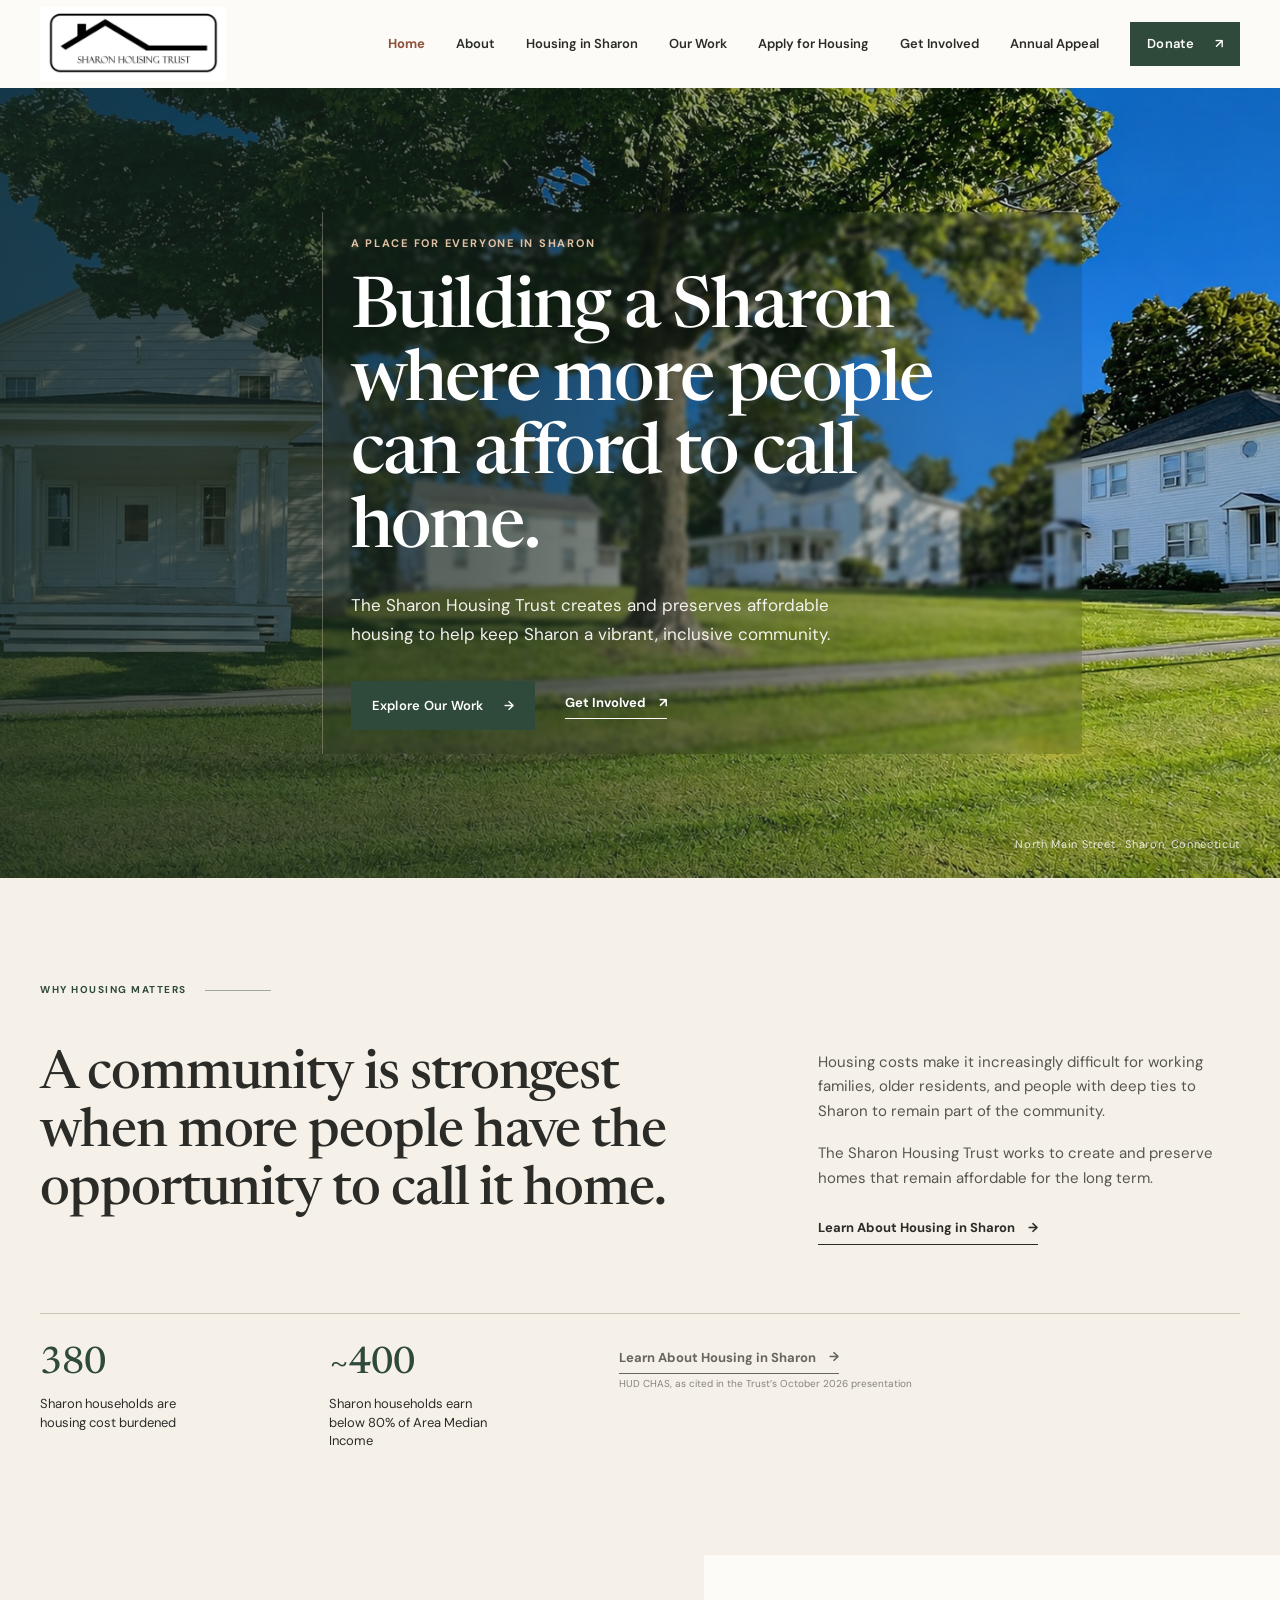
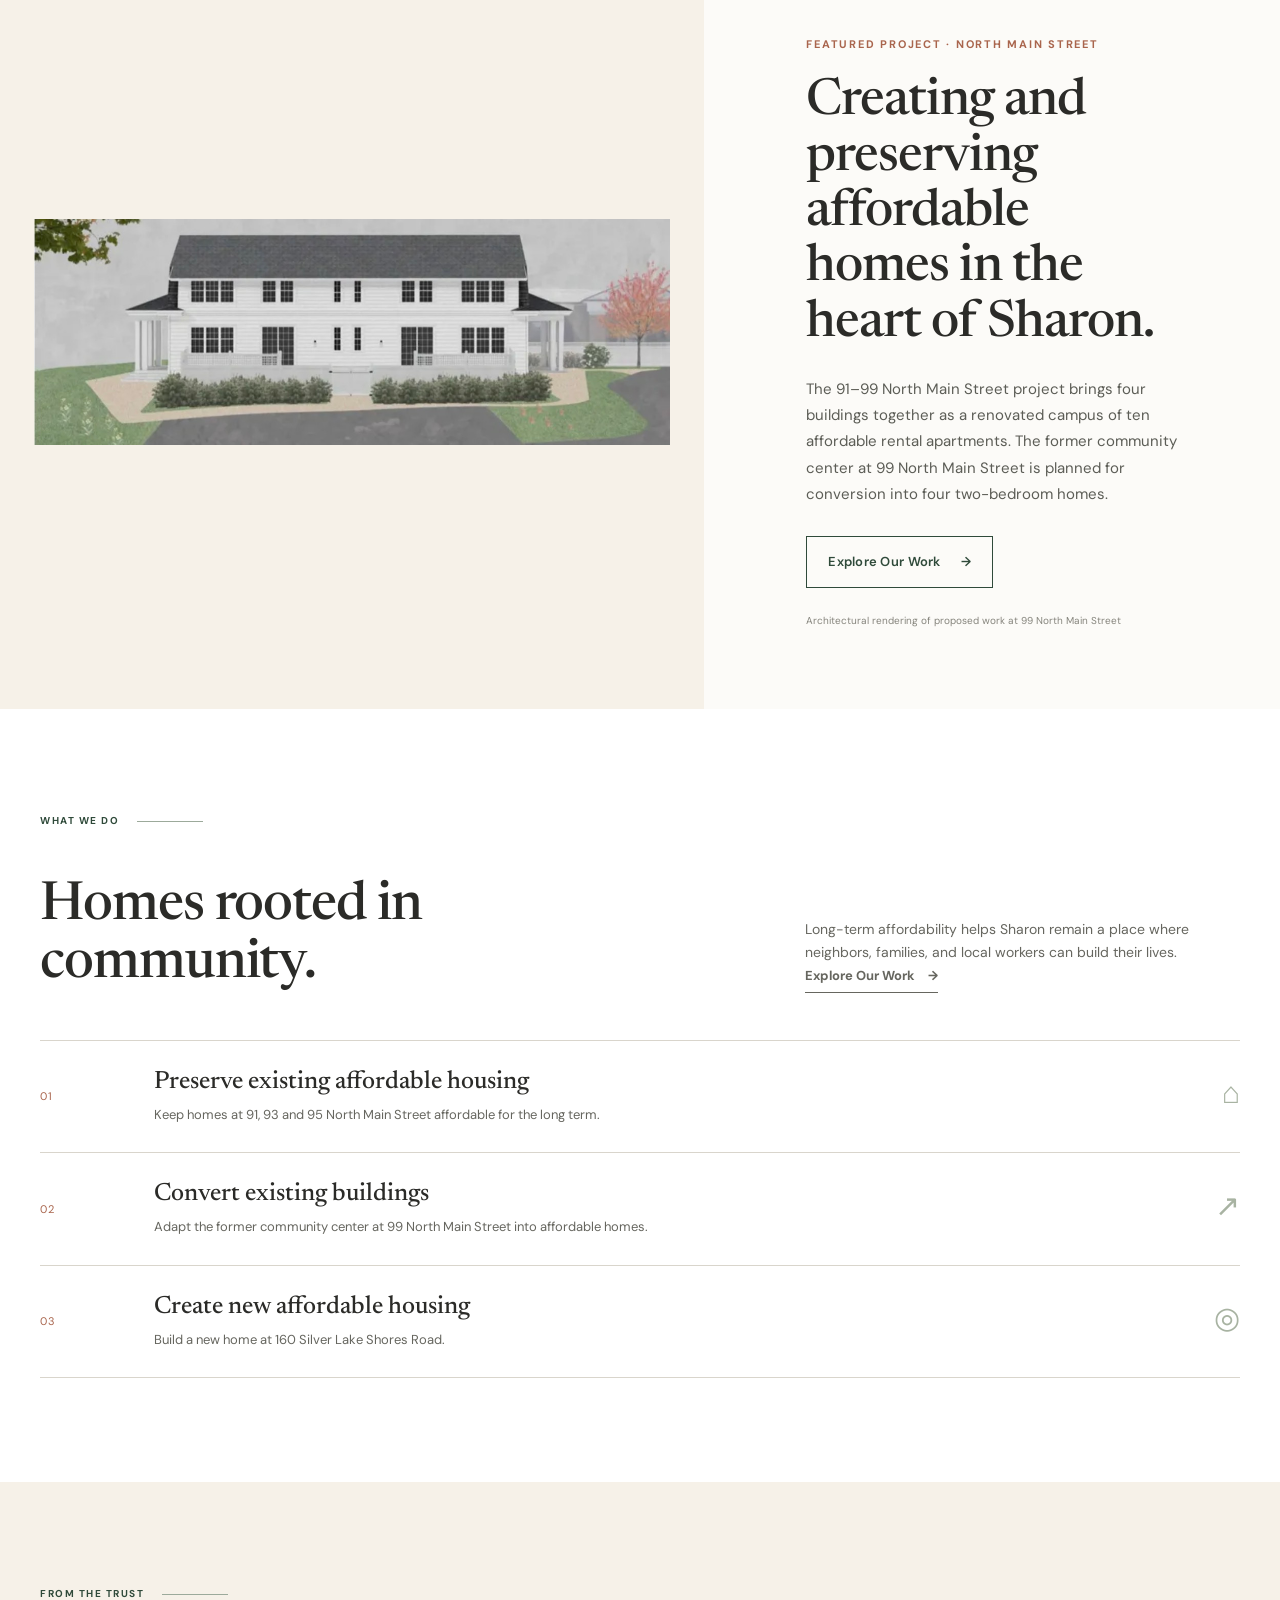
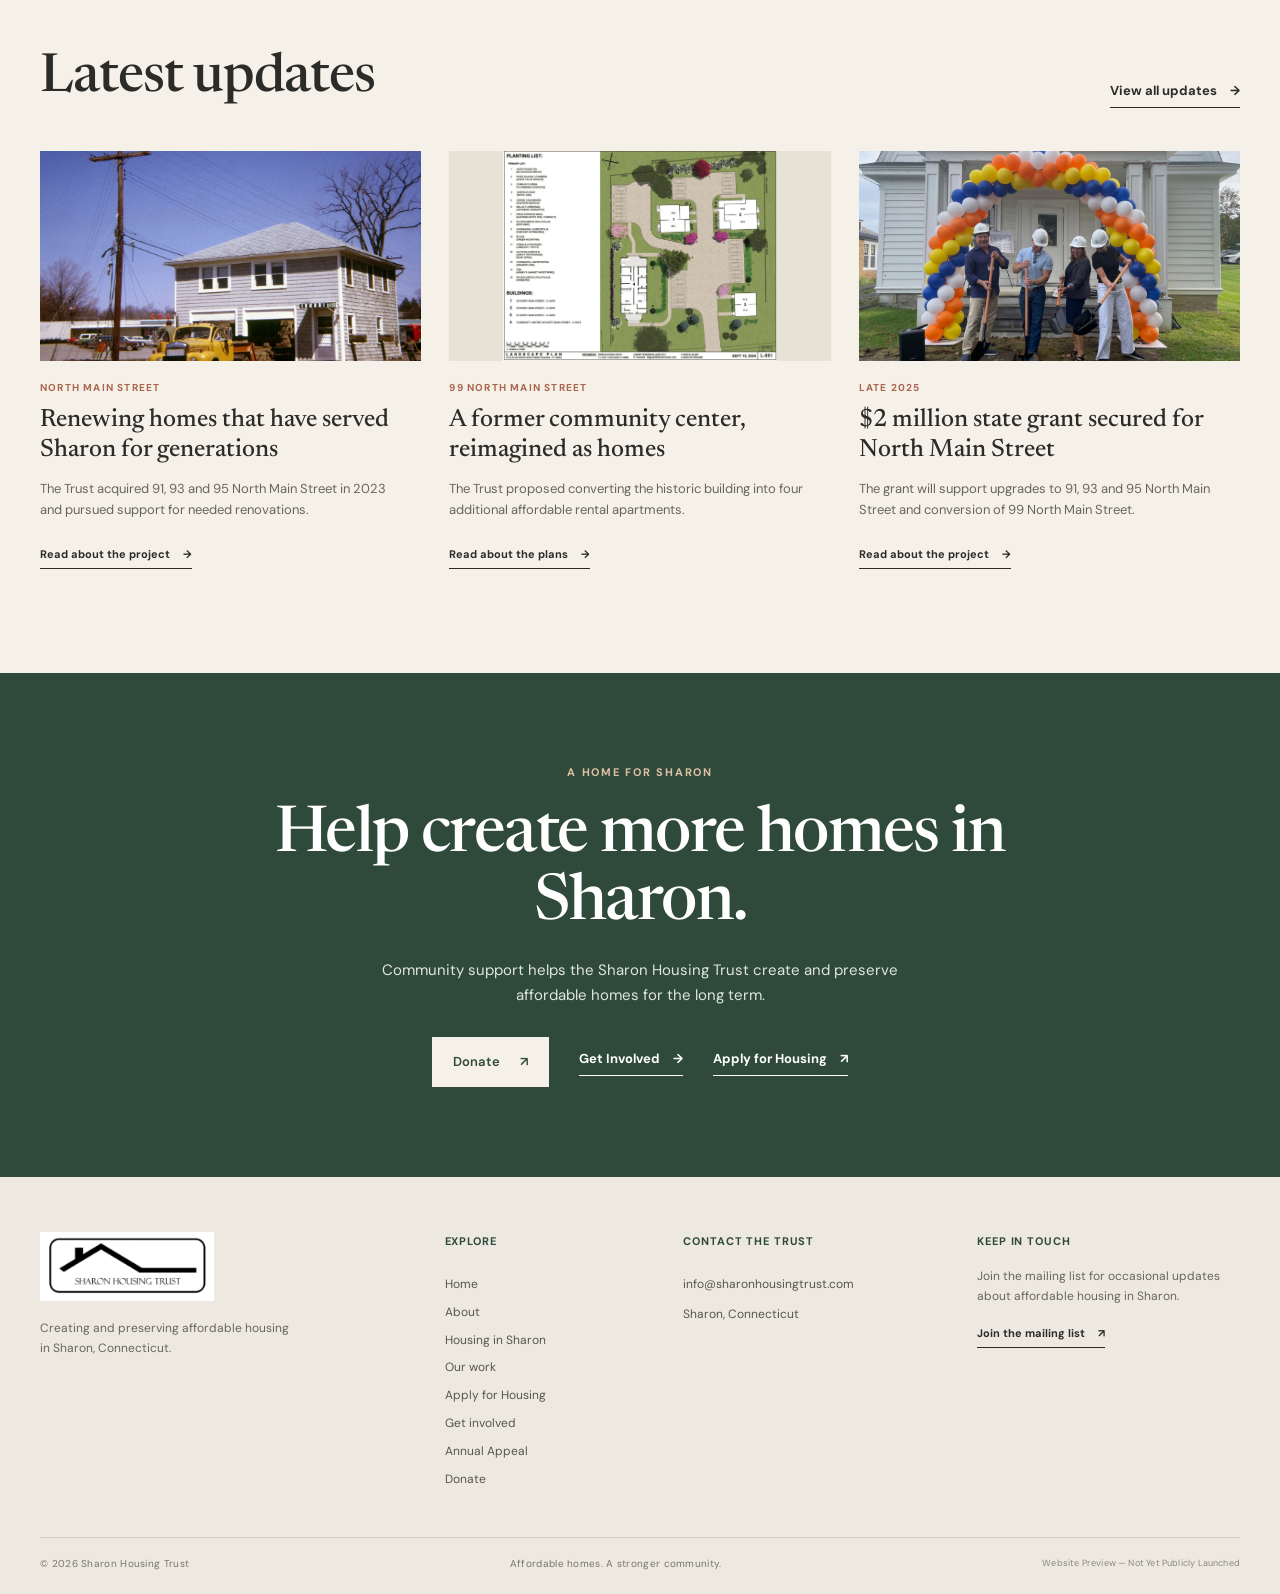
==== commit 0d6b621b: "Improve homepage hero visibility and update housing message" ====
--- a/index.html
+++ b/index.html
@@ -32,10 +32,12 @@
       <img class="hero-image" src="assets/north-main-hero.jpg" alt="White homes and a large shade tree at the North Main Street housing campus in Sharon" fetchpriority="high">
       <div class="hero-shade"></div>
       <div class="hero-content">
-        <p class="eyebrow eyebrow-light">A place for everyone in Sharon</p>
-        <h1 id="hero-title">Building a Sharon where more people can afford to call home.</h1>
-        <p class="hero-copy">The Sharon Housing Trust creates and preserves affordable housing to help keep Sharon a vibrant, inclusive community.</p>
-        <div class="hero-actions"><a class="button" href="our-work.html">Explore Our Work <span aria-hidden="true">→</span></a><a class="text-link light-link" href="get-involved.html">Get Involved <span aria-hidden="true">↗</span></a></div>
+        <div class="hero-copy-panel">
+          <p class="eyebrow eyebrow-light">A place for everyone in Sharon</p>
+          <h1 id="hero-title">Building a Sharon where more people can afford to call home.</h1>
+          <p class="hero-copy">The Sharon Housing Trust creates and preserves affordable housing to help keep Sharon a vibrant, inclusive community.</p>
+          <div class="hero-actions"><a class="button" href="our-work.html">Explore Our Work <span aria-hidden="true">→</span></a><a class="text-link light-link" href="get-involved.html">Get Involved <span aria-hidden="true">↗</span></a></div>
+        </div>
       </div>
       <div class="hero-caption">North Main Street · Sharon, Connecticut</div>
     </section>
@@ -43,7 +45,7 @@
     <section class="intro section-pad" id="about">
       <div class="section-label"><span>Why housing matters</span><i></i></div>
       <div class="intro-grid">
-        <h2>A community is strongest when the people who make it home can stay.</h2>
+        <h2>A community is strongest when more people have the opportunity to call it home.</h2>
         <div class="intro-copy"><p>Housing costs make it increasingly difficult for working families, older residents, and people with deep ties to Sharon to remain part of the community.</p><p>The Sharon Housing Trust works to create and preserve homes that remain affordable for the long term.</p><a class="text-link" href="housing-in-sharon.html">Learn About Housing in Sharon <span aria-hidden="true">→</span></a></div>
       </div>
       <div class="impact-row housing-impact" aria-label="Affordable housing in Sharon">
--- a/styles.css
+++ b/styles.css
@@ -12,8 +12,8 @@
 @media(max-width:680px){.housing-hero{grid-template-columns:1fr;gap:32px;padding:48px 25px 32px;min-height:0}.housing-hero-copy{padding:0}.housing-hero h1{font-size:56px}.housing-hero-copy>p:not(.eyebrow){font-size:19px}.housing-hero-image img{height:240px}.housing-page .section-pad{padding:65px 25px}.need-grid,.community,.prices-layout,.snapshot-heading,.trust-work-heading,.who-trust,.looking,.ways-heading{grid-template-columns:1fr;gap:30px}.need-grid h2,.community h2,.prices-intro h2,.snapshot-heading h2,.trust-work-heading h2,.who-trust h2,.looking h2,.ways-heading h2,.community-feedback h2{font-size:42px}.big-stat{border-left:0;border-top:1px solid #c9c5bb;padding:25px 0 0}.big-stat strong{font-size:100px}.community-stat{padding:28px 24px}.community-stat>strong{font-size:80px}.prices-layout{gap:40px}.price-highlight{margin-top:22px}.price-chart{overflow-x:auto;padding-bottom:5px}.price-chart svg{min-width:620px}.price-chart figcaption{margin-left:58px;min-width:540px}.market-panels{grid-template-columns:1fr;gap:33px}.snapshot-heading{margin-bottom:32px}.market-averages strong{font-size:48px}.project-stories{grid-template-columns:1fr;gap:35px}.project-photo{height:245px}.project-story-copy>p:not(.eyebrow){min-height:0}.trust-work-heading{margin-bottom:34px}.who-trust{padding:62px 25px}.looking{gap:35px}.looking-copy .button{font-size:12px;padding:13px 15px;gap:10px}.ways-heading{margin-bottom:30px}.ways-list article{grid-template-columns:27px 1fr;gap:12px;padding:20px 0}.ways-list article>.text-link{grid-column:2;justify-self:start;margin-top:5px}.ways-list h3{font-size:22px}.community-feedback{grid-template-columns:48px 1fr;gap:11px}.feedback-mark{font-size:77px}.community-feedback>div:last-child>p{font-size:13px}.housing-final-cta .support-actions{gap:18px}.housing-final-cta .button{justify-content:center}}
 
 
-/* Seven primary links need a compact, accessible menu at tablet widths. */
-@media (min-width:681px) and (max-width:1100px){
+/* Keep the navigation comfortable until the tablet menu takes over. */
+@media (min-width:681px) and (max-width:900px){
   .site-header{height:72px}
   .header-inner{padding:0 26px}
   .brand img{width:160px}
@@ -175,16 +175,18 @@
 .housing-page .market-thresholds .market-zero{color:var(--clay)}
 .housing-page .snapshot-source{color:#77766f}
 
-/* Keep every primary page link visible at tablet widths. */
-.primary-nav>[aria-current="page"]:not(.button){font-weight:700;color:var(--green)}
-@media(min-width:681px) and (max-width:1100px){
+/* The open page uses a quiet clay accent in the primary navigation. */
+.primary-nav>[aria-current="page"]:not(.button){font-weight:700;color:#8f523e}
+.primary-nav>.button[aria-current="page"]{background:#8f523e;color:#fff}
+@media(min-width:901px) and (max-width:1100px){
+  .site-header{height:72px}
   .header-inner{gap:14px;padding-left:20px;padding-right:20px}
   .brand{flex:0 0 auto}
-  .brand img{width:clamp(96px,14vw,145px)}
+  .brand img{width:clamp(120px,14vw,145px)}
   .menu-toggle{display:none}
-  .primary-nav{display:flex;position:static;inset:auto;padding:0;background:transparent;border:0;box-shadow:none;align-items:center;justify-content:flex-end;gap:clamp(6px,1.15vw,13px);flex-direction:row;flex:1;min-width:0;font-size:clamp(9px,1.15vw,12px);white-space:nowrap}
+  .primary-nav{display:flex;position:static;inset:auto;padding:0;background:transparent;border:0;box-shadow:none;align-items:center;justify-content:flex-end;gap:clamp(9px,1vw,12px);flex-direction:row;flex:1;min-width:0;font-size:clamp(12px,1.18vw,13px);white-space:nowrap}
   .primary-nav>a:not(.button){padding:0;border:0}
-  .primary-nav .button-small{margin:0;padding:8px 9px;gap:6px;font-size:clamp(9px,1.05vw,11px)}
+  .primary-nav .button-small{margin:0;padding:8px 10px;gap:6px;font-size:clamp(11px,1.13vw,12.5px)}
 }
 
 /* Donate page and architectural donor recognition wall. */
@@ -217,6 +219,16 @@
 .donate-closing h2{font:500 clamp(38px,4.4vw,54px)/1.06 var(--serif);letter-spacing:-.02em;margin:0 0 12px}
 .donate-closing>div>p:last-child{font-size:13px;color:#e2e5df;margin:0}
 .donate-closing .button{white-space:nowrap}
+.annual-appeal-intro .donate-intro-copy h2{font:500 clamp(32px,3.6vw,44px)/1.08 var(--serif);letter-spacing:-.02em;max-width:680px;margin:0 0 20px}
+.annual-appeal-intro .donate-intro-copy>p:not(.eyebrow){max-width:680px;margin-bottom:18px}
+.annual-support{background:var(--white)}
+.annual-support-grid{display:grid;grid-template-columns:.9fr 1.1fr;gap:12%;align-items:start;max-width:1050px;margin:0 auto}
+.annual-support h2{font:500 clamp(38px,4.2vw,56px)/1.08 var(--serif);letter-spacing:-.02em;margin:0;max-width:470px}
+.annual-support-copy>p,.annual-support-copy li{font-size:15px;line-height:1.8;color:#5c5d56}
+.annual-support-copy>p{margin:0 0 20px}
+.annual-support-copy ul{list-style:none;margin:18px 0 22px;padding:0;border-top:1px solid var(--line)}
+.annual-support-copy li{position:relative;padding:14px 0 14px 22px;border-bottom:1px solid var(--line)}
+.annual-support-copy li::before{content:"";position:absolute;left:2px;top:26px;width:6px;height:6px;border-radius:50%;background:var(--clay)}
 @media(max-width:900px){
   .donate-intro{grid-template-columns:1fr .35fr;gap:6%;padding-top:65px;padding-bottom:65px}
   .donate-intro-mark{height:190px}
@@ -235,6 +247,7 @@
   .donor-wall-heading,.donor-wall-footer{font-size:8px;letter-spacing:.1em}
   .donate-closing{padding:48px 25px;align-items:flex-start;flex-direction:column;gap:24px}
   .donate-closing h2{font-size:42px}
+  .annual-support-grid{grid-template-columns:1fr;gap:24px}
 }
 
 /* The recognition wall is architectural decoration, not a set of controls. */
@@ -288,9 +301,7 @@
 @media(max-width:900px){.donor-wall{grid-template-columns:repeat(8,minmax(0,1fr));grid-auto-rows:50px}}
 @media(max-width:680px){.donor-wall{grid-template-columns:repeat(3,minmax(0,1fr));grid-auto-rows:52px}.donor-span-2{grid-column:span 2}.donor-span-3{grid-column:span 3}}
 @media(max-width:680px){.donor-wall{grid-template-columns:repeat(4,minmax(0,1fr));grid-auto-rows:48px}}
-@media(min-width:681px) and (max-width:1100px){
-  .primary-nav{justify-content:space-between;gap:clamp(3px,.6vw,7px);font-size:clamp(12px,1.6vw,15px)}
-  .primary-nav .button-small{padding:10px 14px;gap:7px;font-size:clamp(12px,1.5vw,14px)}
-}
-
 .preview-indicator{font-size:9px;letter-spacing:.02em;color:#88877f}
+.hero-copy-panel{max-width:760px;margin-left:clamp(160px,22vw,300px);padding:22px 28px 24px;background:rgba(20,35,27,.15);backdrop-filter:blur(2px);-webkit-backdrop-filter:blur(2px);border-left:1px solid rgba(241,229,208,.3)}
+@media(max-width:900px){.hero-copy-panel{max-width:680px;margin-left:clamp(110px,18vw,160px);padding:18px 22px 20px}}
+@media(max-width:680px){.hero-copy-panel{max-width:none;margin-left:0;padding:17px 18px 19px}}
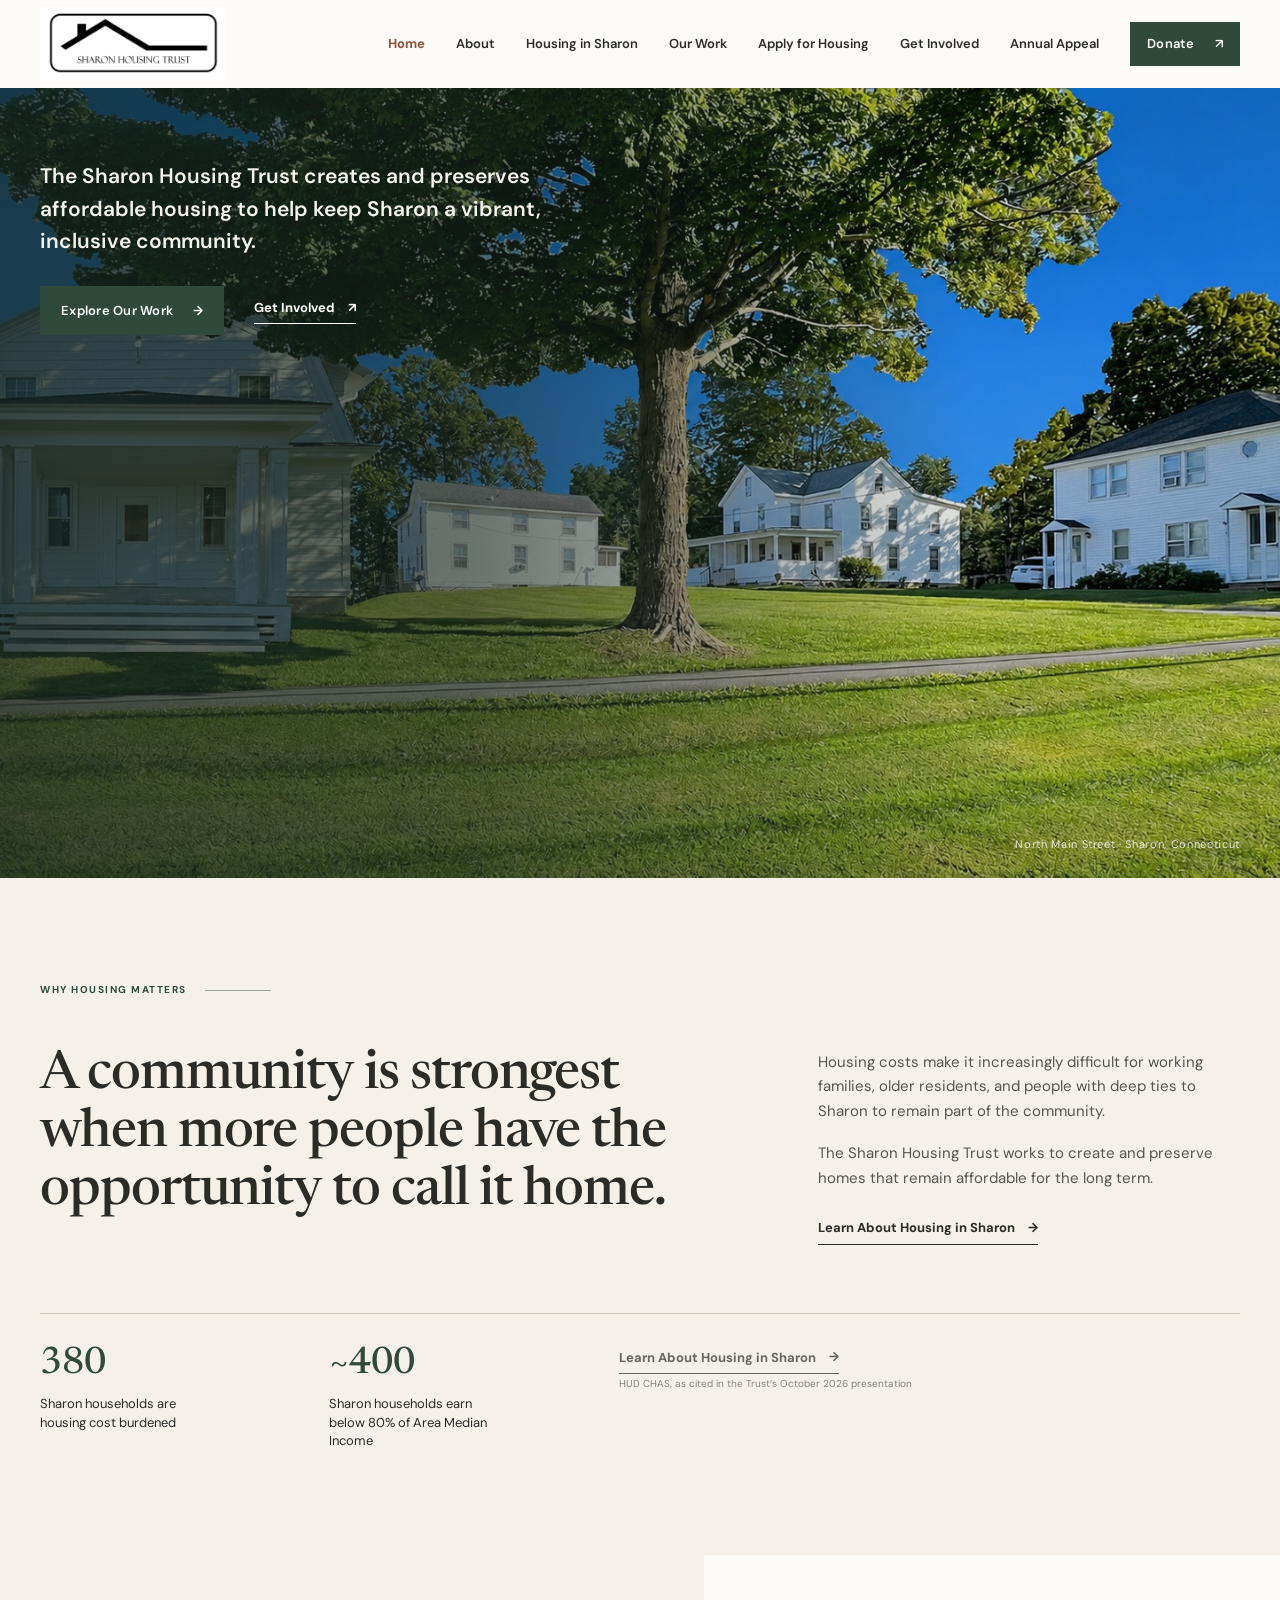
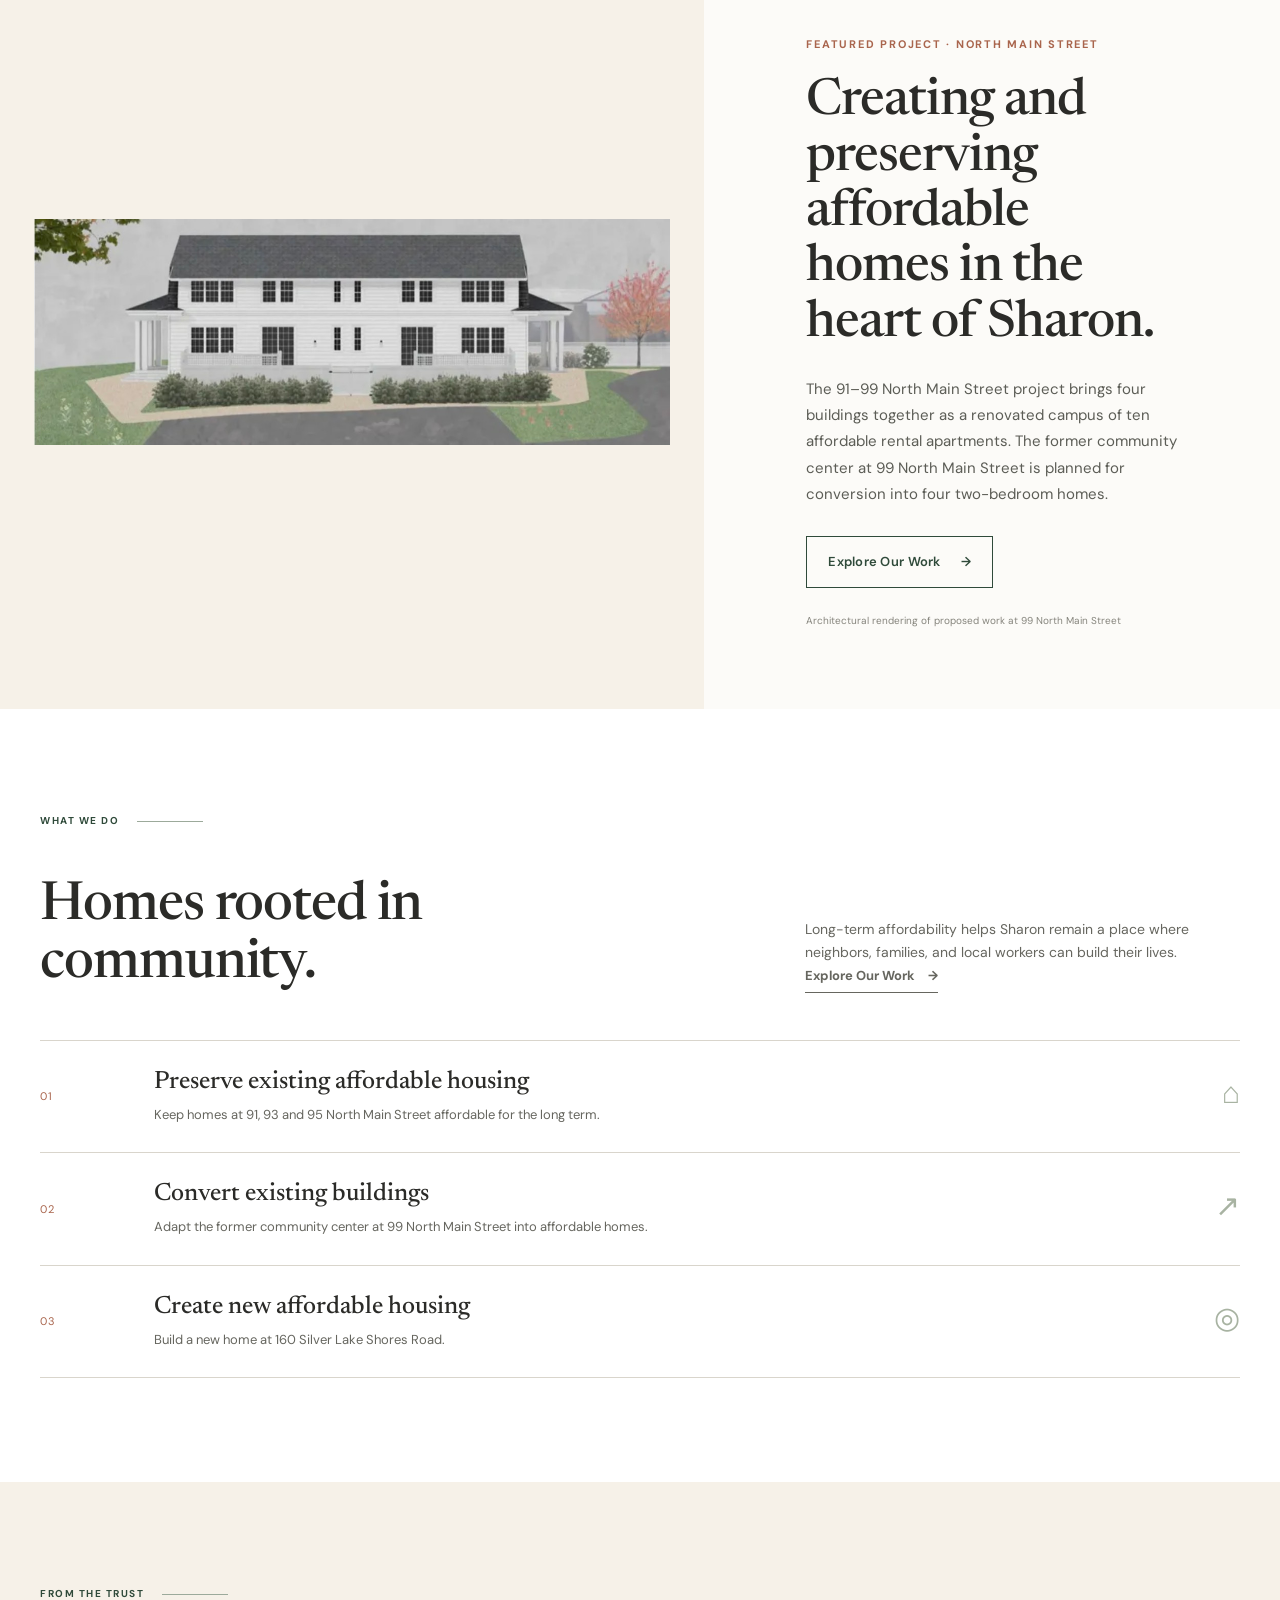
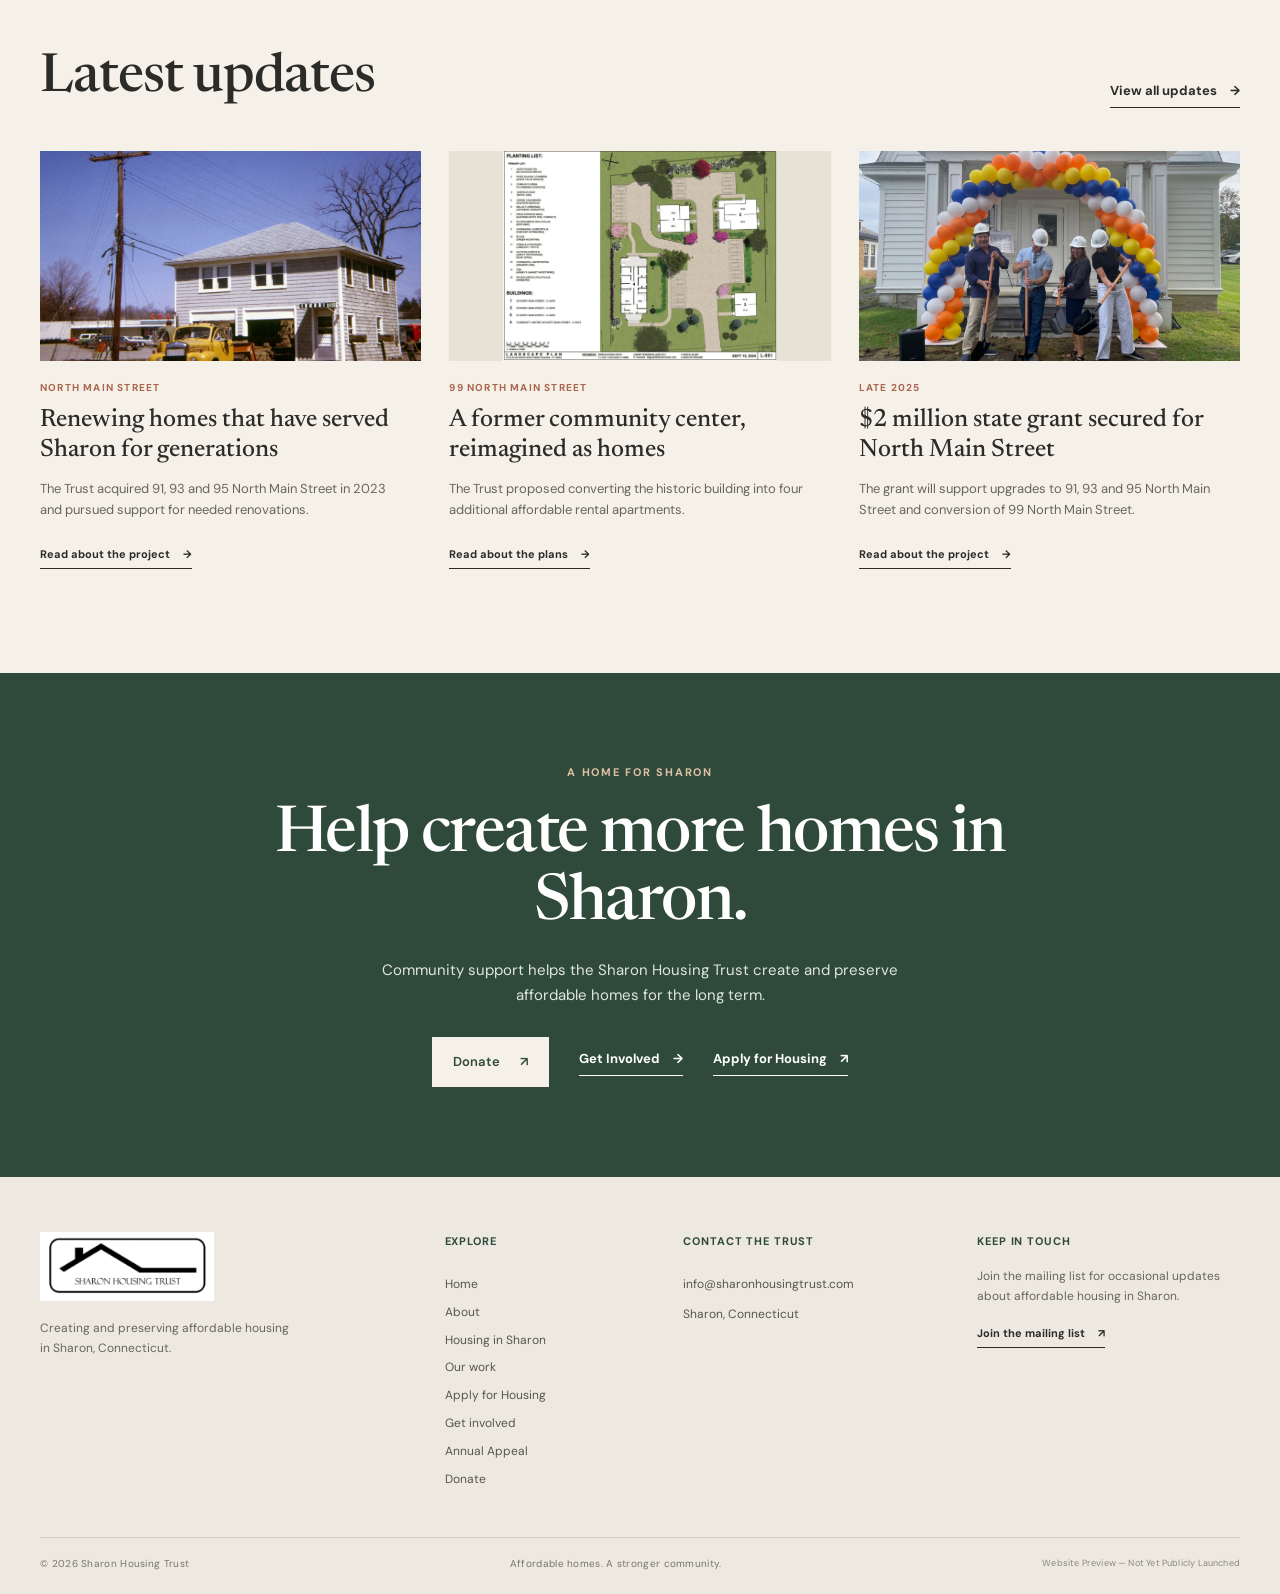
==== commit 5aede1e2: "Simplify and reposition homepage hero copy" ====
--- a/index.html
+++ b/index.html
@@ -32,9 +32,8 @@
       <img class="hero-image" src="assets/north-main-hero.jpg" alt="White homes and a large shade tree at the North Main Street housing campus in Sharon" fetchpriority="high">
       <div class="hero-shade"></div>
       <div class="hero-content">
+        <h1 id="hero-title" class="visually-hidden">Sharon Housing Trust</h1>
         <div class="hero-copy-panel">
-          <p class="eyebrow eyebrow-light">A place for everyone in Sharon</p>
-          <h1 id="hero-title">Building a Sharon where more people can afford to call home.</h1>
           <p class="hero-copy">The Sharon Housing Trust creates and preserves affordable housing to help keep Sharon a vibrant, inclusive community.</p>
           <div class="hero-actions"><a class="button" href="our-work.html">Explore Our Work <span aria-hidden="true">→</span></a><a class="text-link light-link" href="get-involved.html">Get Involved <span aria-hidden="true">↗</span></a></div>
         </div>
--- a/styles.css
+++ b/styles.css
@@ -302,6 +302,9 @@
 @media(max-width:680px){.donor-wall{grid-template-columns:repeat(3,minmax(0,1fr));grid-auto-rows:52px}.donor-span-2{grid-column:span 2}.donor-span-3{grid-column:span 3}}
 @media(max-width:680px){.donor-wall{grid-template-columns:repeat(4,minmax(0,1fr));grid-auto-rows:48px}}
 .preview-indicator{font-size:9px;letter-spacing:.02em;color:#88877f}
-.hero-copy-panel{max-width:760px;margin-left:clamp(160px,22vw,300px);padding:22px 28px 24px;background:rgba(20,35,27,.15);backdrop-filter:blur(2px);-webkit-backdrop-filter:blur(2px);border-left:1px solid rgba(241,229,208,.3)}
-@media(max-width:900px){.hero-copy-panel{max-width:680px;margin-left:clamp(110px,18vw,160px);padding:18px 22px 20px}}
-@media(max-width:680px){.hero-copy-panel{max-width:none;margin-left:0;padding:17px 18px 19px}}
+.visually-hidden{position:absolute!important;width:1px!important;height:1px!important;padding:0!important;margin:-1px!important;overflow:hidden!important;clip:rect(0,0,0,0)!important;white-space:nowrap!important;border:0!important;font:1px/1px sans-serif!important}
+.hero-content{align-self:flex-start;padding-top:clamp(38px,8vh,82px)}
+.hero-copy-panel{max-width:600px;margin-left:0;padding:0;background:transparent;backdrop-filter:none;-webkit-backdrop-filter:none;border:0}
+.hero-copy-panel .hero-copy{max-width:580px;font-size:clamp(18px,2.1vw,21px);font-weight:600;line-height:1.55;margin:0 0 28px}
+@media(max-width:900px){.hero-content{padding-top:clamp(32px,7vh,65px)}}
+@media(max-width:680px){.hero-content{align-self:flex-start;padding:35px 25px 0}.hero-copy-panel{max-width:500px}.hero-copy-panel .hero-copy{font-size:18px;line-height:1.55;margin-bottom:22px}}
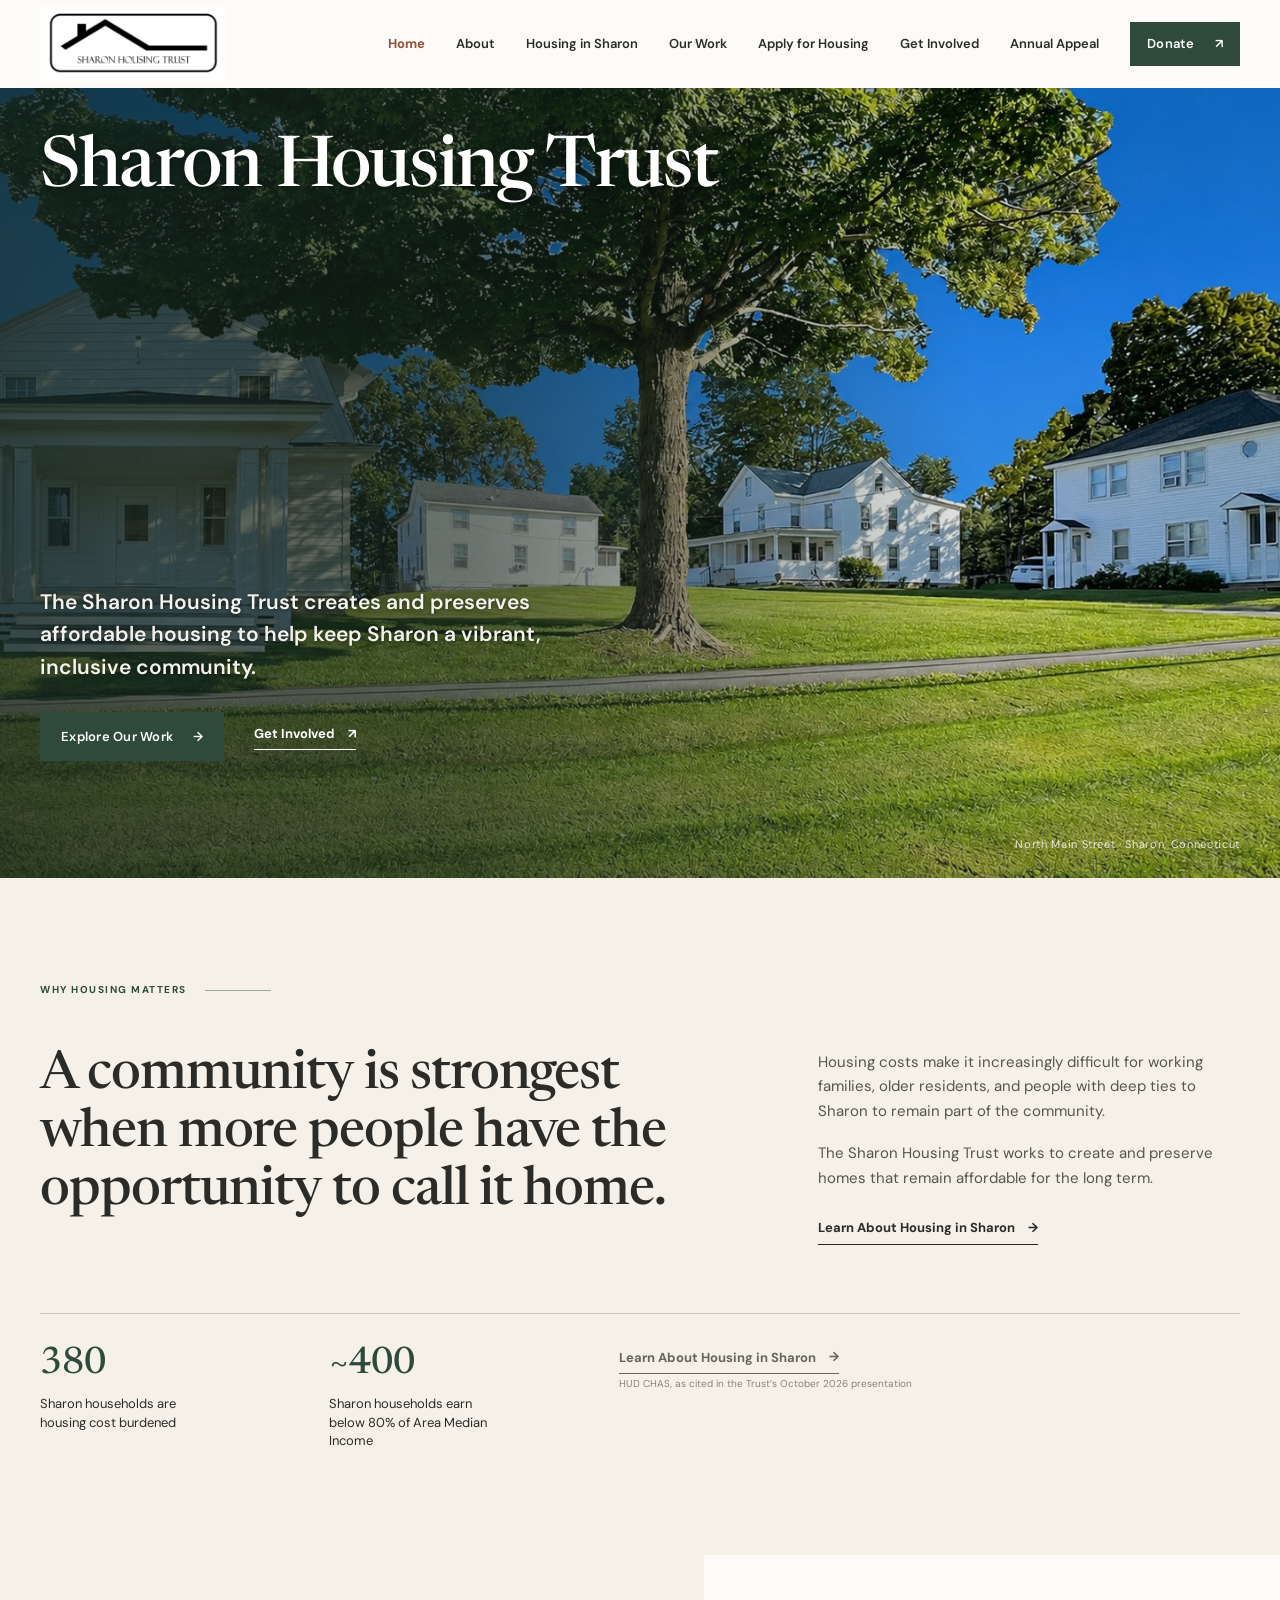
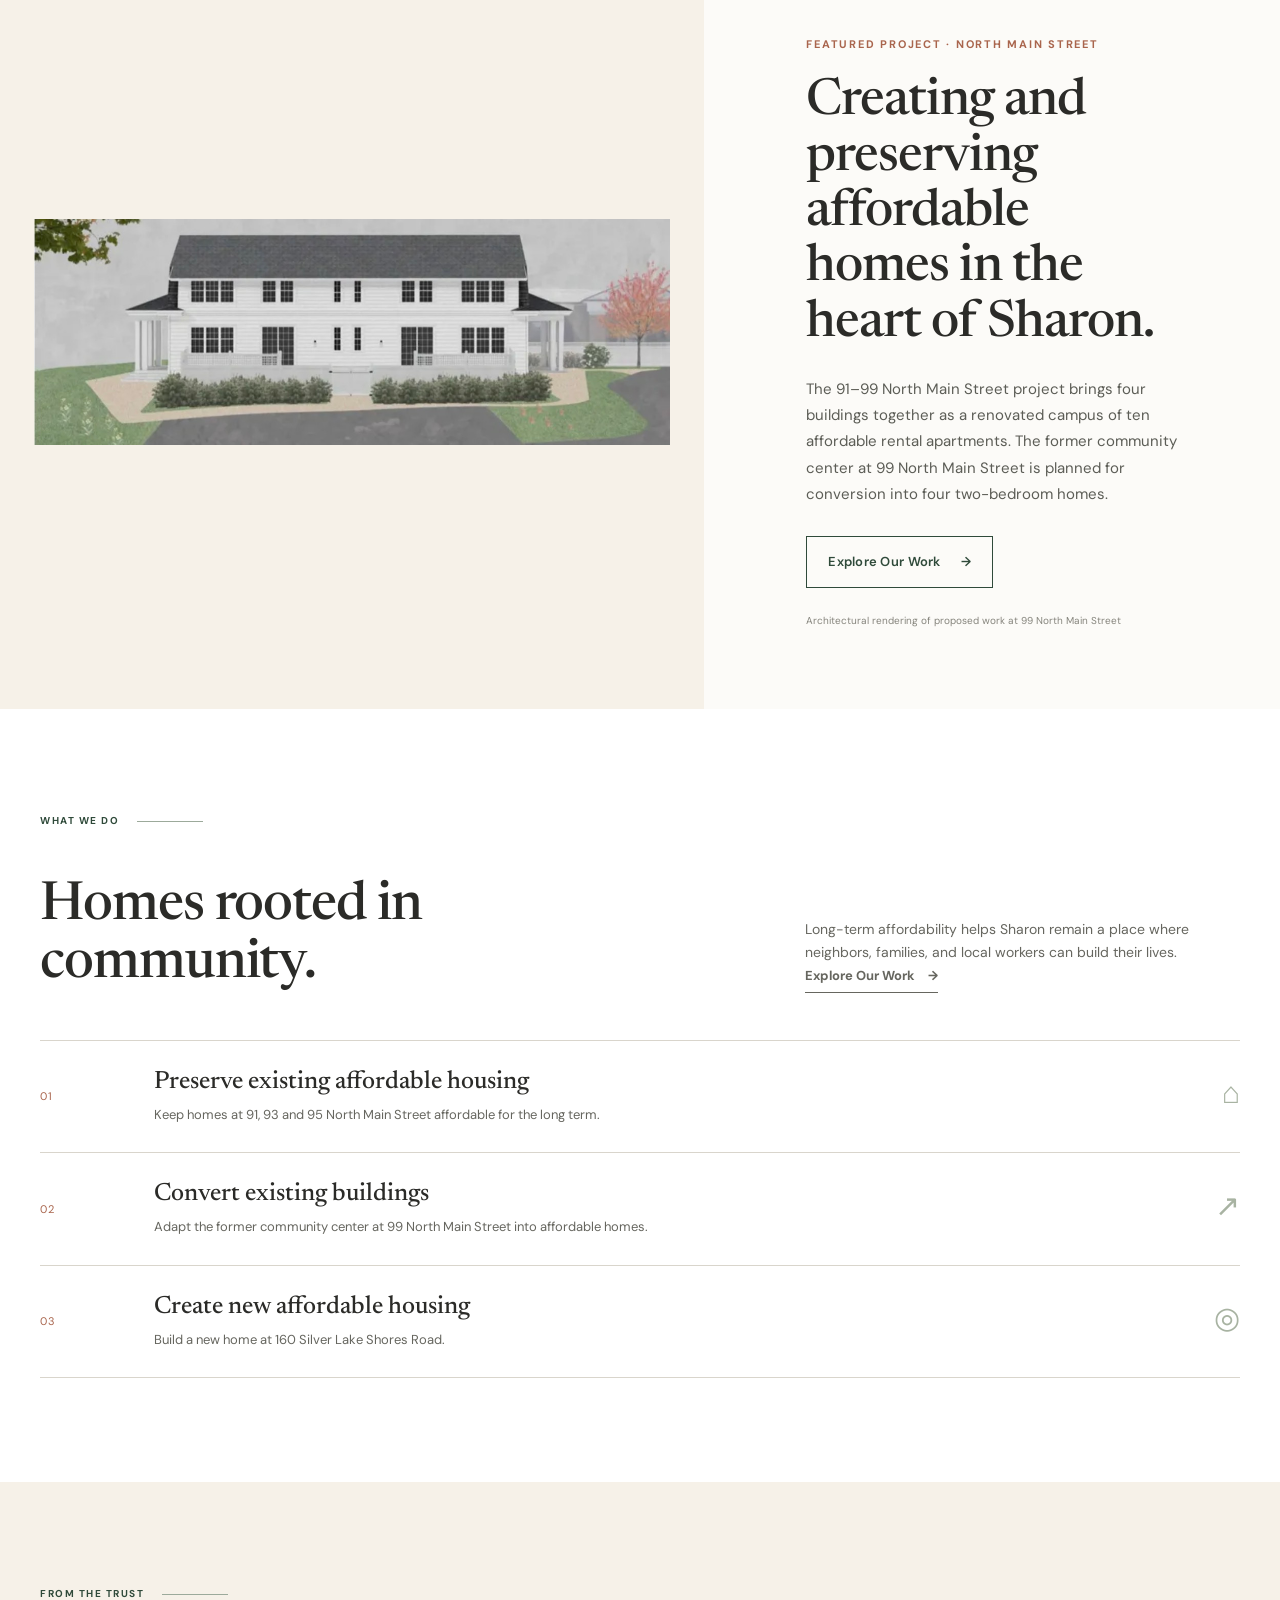
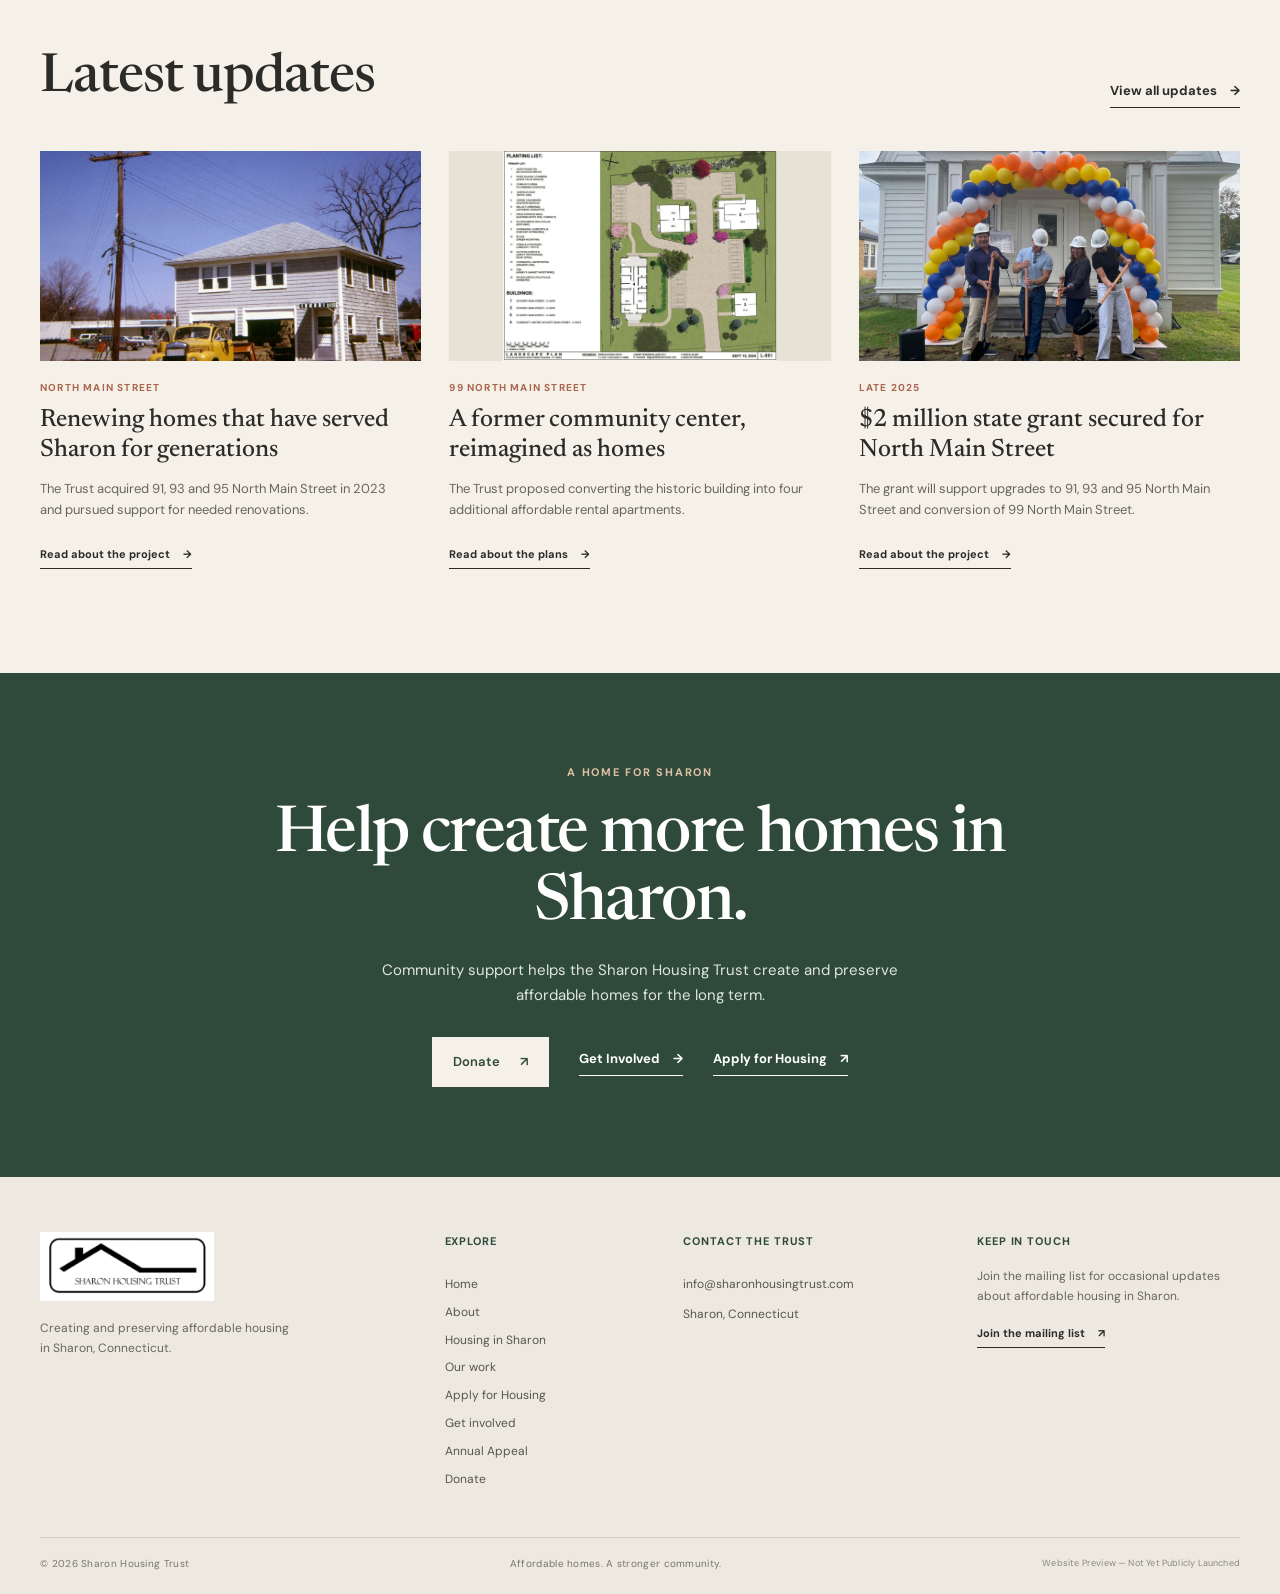
==== commit 000eeecd: "Move homepage hero copy down and add trust heading" ====
--- a/index.html
+++ b/index.html
@@ -31,8 +31,8 @@
     <section class="hero" id="top" aria-labelledby="hero-title">
       <img class="hero-image" src="assets/north-main-hero.jpg" alt="White homes and a large shade tree at the North Main Street housing campus in Sharon" fetchpriority="high">
       <div class="hero-shade"></div>
+      <h1 id="hero-title" class="hero-brand-heading">Sharon Housing Trust</h1>
       <div class="hero-content">
-        <h1 id="hero-title" class="visually-hidden">Sharon Housing Trust</h1>
         <div class="hero-copy-panel">
           <p class="hero-copy">The Sharon Housing Trust creates and preserves affordable housing to help keep Sharon a vibrant, inclusive community.</p>
           <div class="hero-actions"><a class="button" href="our-work.html">Explore Our Work <span aria-hidden="true">→</span></a><a class="text-link light-link" href="get-involved.html">Get Involved <span aria-hidden="true">↗</span></a></div>
--- a/styles.css
+++ b/styles.css
@@ -302,9 +302,9 @@
 @media(max-width:680px){.donor-wall{grid-template-columns:repeat(3,minmax(0,1fr));grid-auto-rows:52px}.donor-span-2{grid-column:span 2}.donor-span-3{grid-column:span 3}}
 @media(max-width:680px){.donor-wall{grid-template-columns:repeat(4,minmax(0,1fr));grid-auto-rows:48px}}
 .preview-indicator{font-size:9px;letter-spacing:.02em;color:#88877f}
-.visually-hidden{position:absolute!important;width:1px!important;height:1px!important;padding:0!important;margin:-1px!important;overflow:hidden!important;clip:rect(0,0,0,0)!important;white-space:nowrap!important;border:0!important;font:1px/1px sans-serif!important}
-.hero-content{align-self:flex-start;padding-top:clamp(38px,8vh,82px)}
-.hero-copy-panel{max-width:600px;margin-left:0;padding:0;background:transparent;backdrop-filter:none;-webkit-backdrop-filter:none;border:0}
-.hero-copy-panel .hero-copy{max-width:580px;font-size:clamp(18px,2.1vw,21px);font-weight:600;line-height:1.55;margin:0 0 28px}
-@media(max-width:900px){.hero-content{padding-top:clamp(32px,7vh,65px)}}
-@media(max-width:680px){.hero-content{align-self:flex-start;padding:35px 25px 0}.hero-copy-panel{max-width:500px}.hero-copy-panel .hero-copy{font-size:18px;line-height:1.55;margin-bottom:22px}}
+.hero-brand-heading{position:absolute;top:clamp(24px,5vh,46px);left:max(40px,calc((100vw - 1240px)/2));z-index:2;margin:0;color:#fff;font:500 clamp(18px,2vw,24px)/1.1 var(--serif);letter-spacing:.02em;text-shadow:0 1px 4px rgba(0,0,0,.38)}
+.hero-content{align-self:flex-end;padding:0 40px clamp(96px,13vh,140px)}
+.hero-copy-panel{max-width:600px;margin:0;padding:0;background:transparent;backdrop-filter:none;-webkit-backdrop-filter:none;border:0}
+.hero-copy-panel .hero-copy{max-width:580px;font-size:clamp(18px,2.1vw,21px);font-weight:600;line-height:1.55;margin:0 0 28px;text-shadow:0 1px 4px rgba(0,0,0,.48)}
+@media(max-width:900px){.hero-content{padding-left:40px;padding-right:40px;padding-bottom:clamp(90px,12vh,120px)}}
+@media(max-width:680px){.hero-content{align-self:flex-end;padding:0 25px 78px}.hero-brand-heading{left:25px;top:24px;font-size:18px}.hero-copy-panel{max-width:500px}.hero-copy-panel .hero-copy{font-size:18px;line-height:1.55;margin-bottom:22px}}
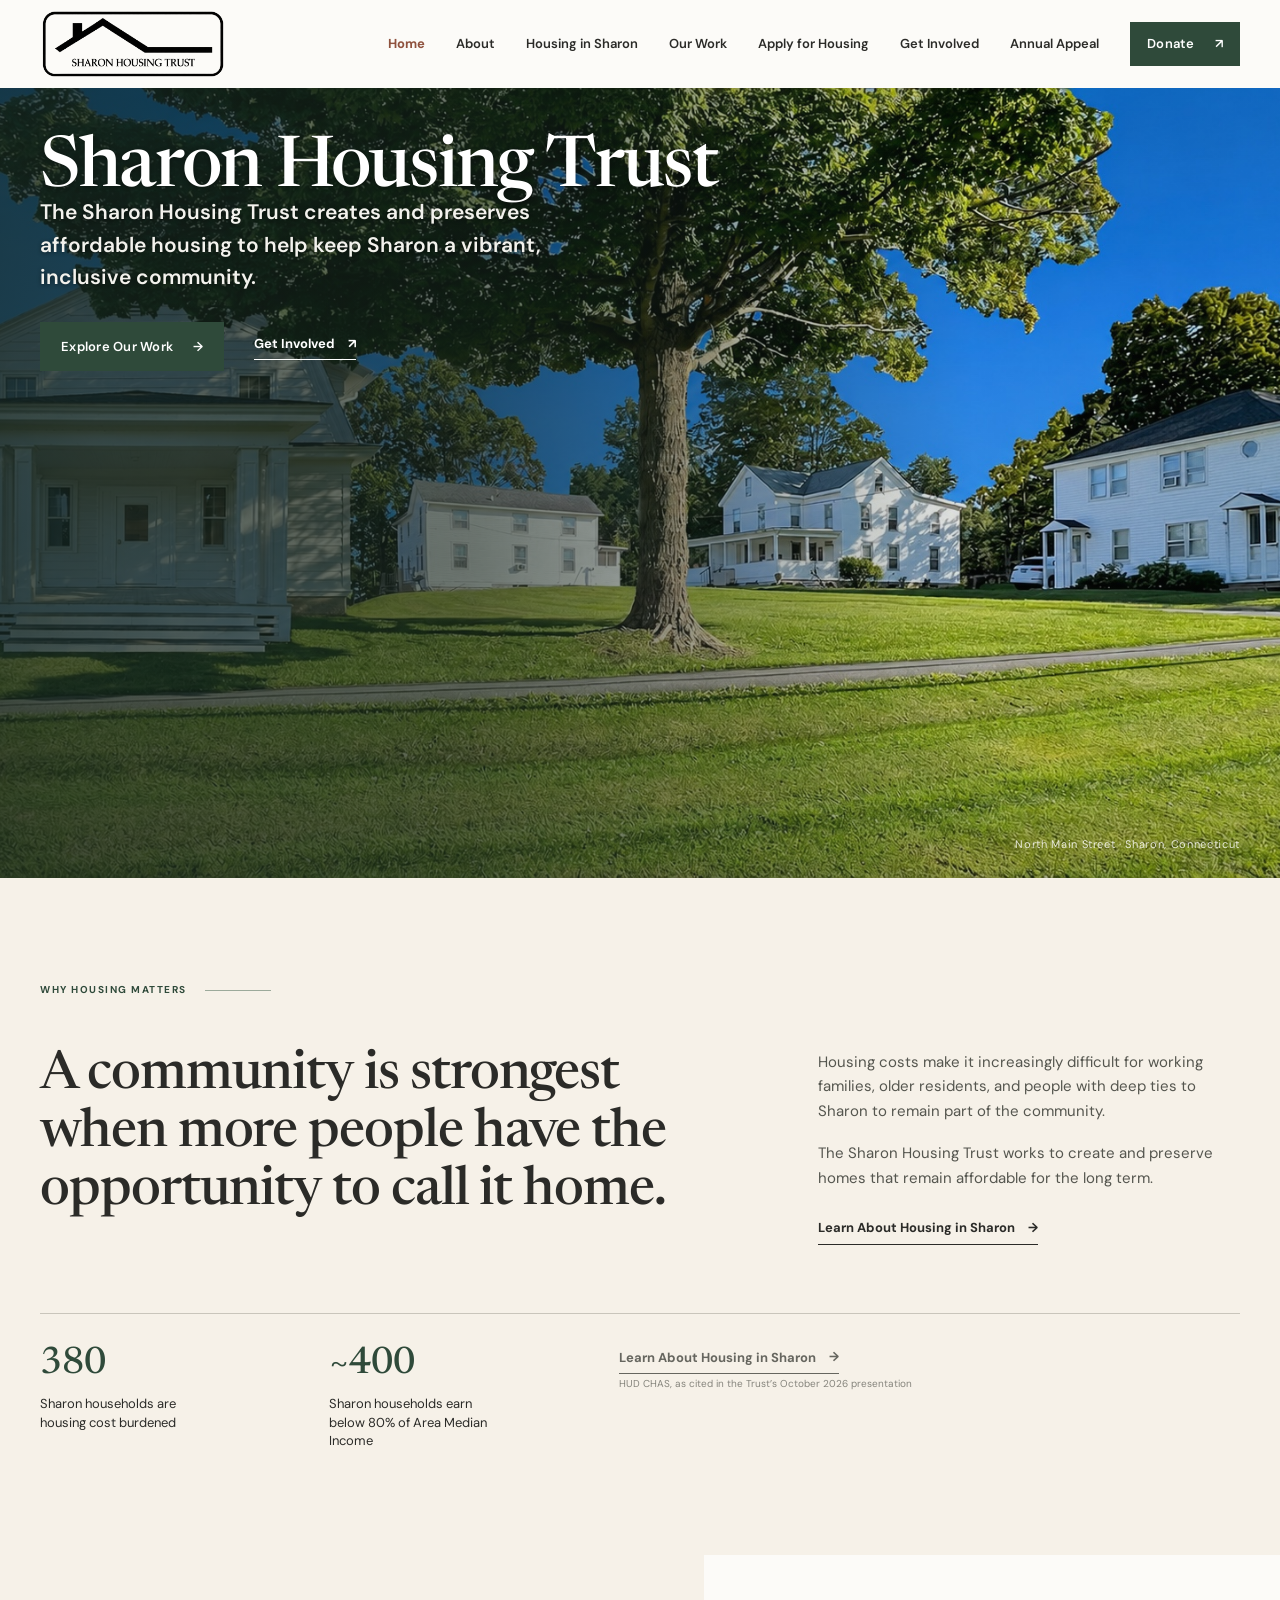
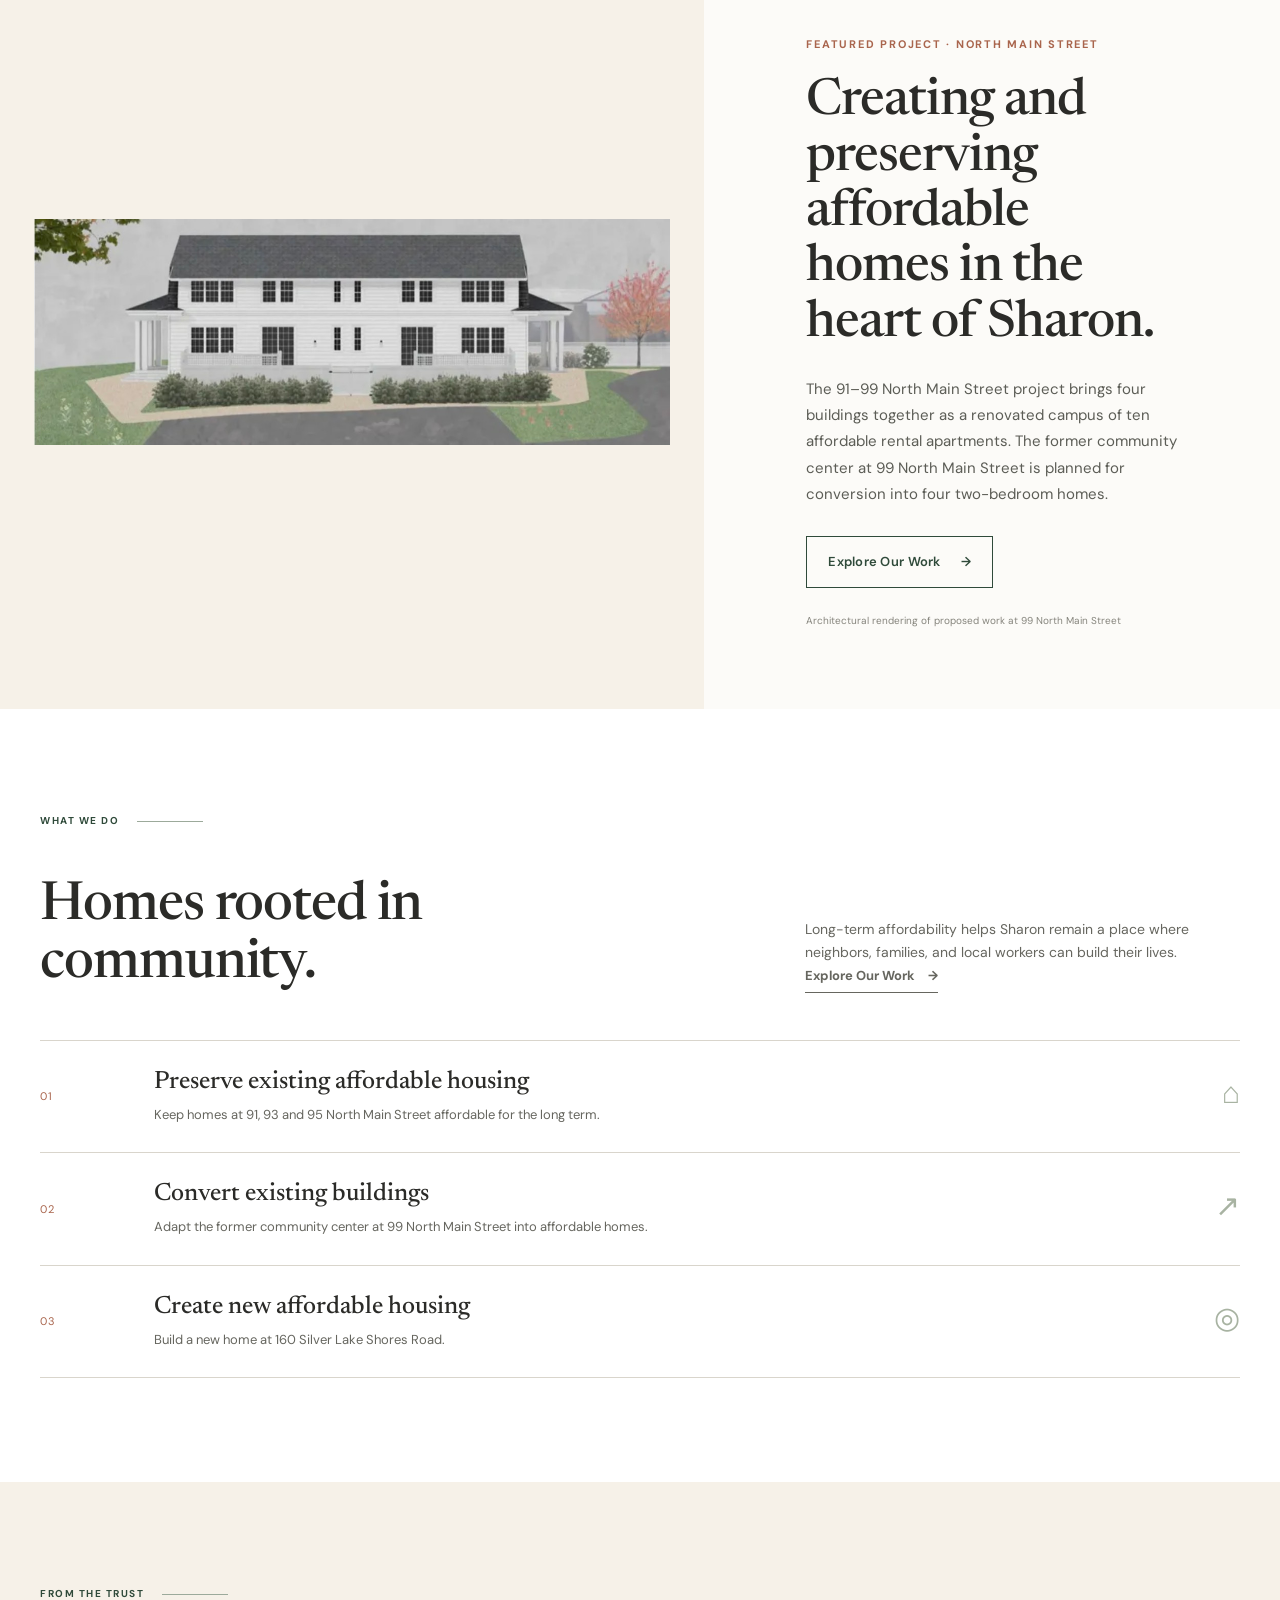
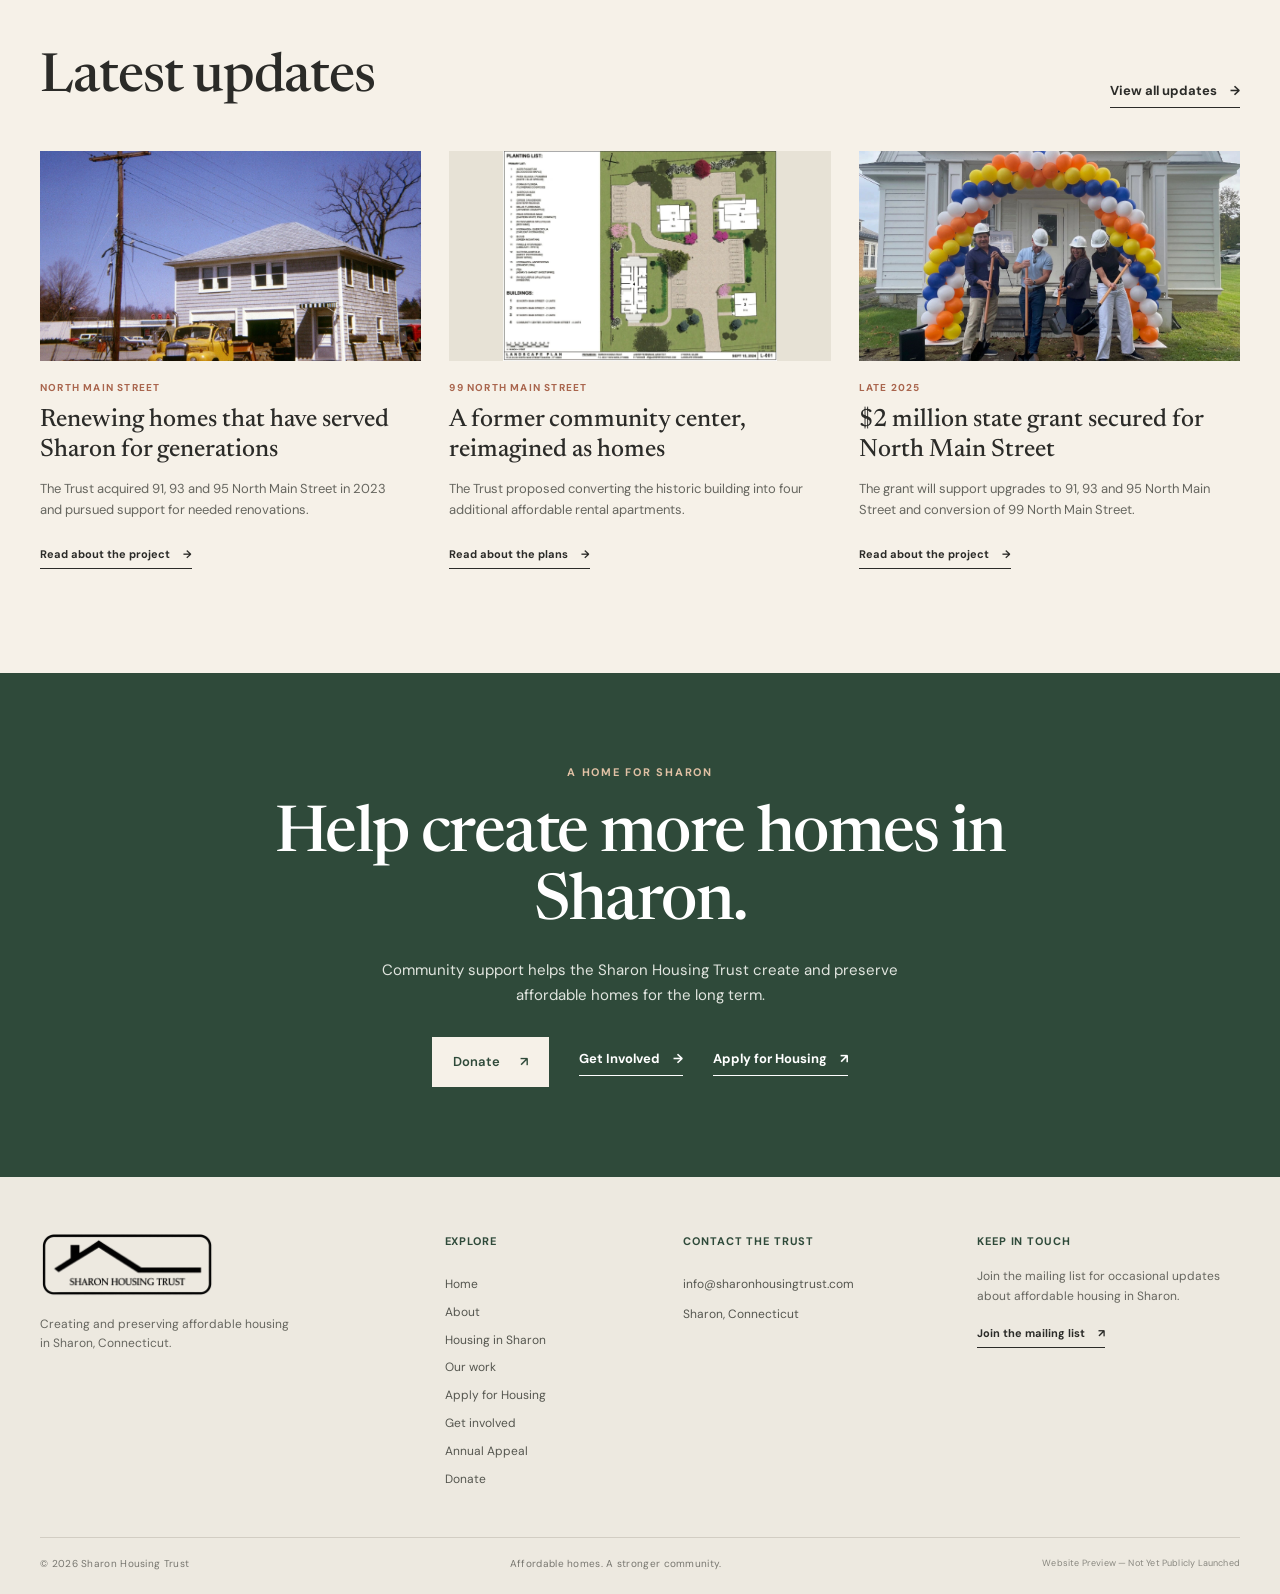
==== commit cc0fafa3: "Move homepage intro below header and refresh logo URL" ====
--- a/index.html
+++ b/index.html
@@ -18,7 +18,7 @@
   <header class="site-header">
     <div class="header-inner">
       <a class="brand" href="#top" aria-label="Sharon Housing Trust home">
-        <img src="assets/sharon-housing-trust-logo.png" alt="Sharon Housing Trust">
+        <img src="assets/sharon-housing-trust-logo.png?v=20261124" alt="Sharon Housing Trust">
       </a>
       <button class="menu-toggle" aria-expanded="false" aria-controls="primary-nav" aria-label="Open navigation"><span></span><span></span></button>
       <nav id="primary-nav" class="primary-nav" aria-label="Main navigation">
@@ -90,7 +90,7 @@
     </section>
   </main>
   <footer class="site-footer">
-    <div class="footer-main"><div class="footer-brand"><img src="assets/sharon-housing-trust-logo.png" alt="Sharon Housing Trust"><p>Creating and preserving affordable housing in Sharon, Connecticut.</p></div><div class="footer-links"><p class="footer-title">Explore</p><a href="index.html#top">Home</a><a href="about.html">About</a><a href="housing-in-sharon.html">Housing in Sharon</a><a href="our-work.html">Our work</a><a href="apply-for-housing.html">Apply for Housing</a><a href="get-involved.html">Get involved</a><a href="annual-appeal.html">Annual Appeal</a><a href="donate.html">Donate</a></div><div class="footer-contact"><p class="footer-title">Contact the Trust</p><a href="mailto:info@sharonhousingtrust.com">info@sharonhousingtrust.com</a><p>Sharon, Connecticut</p></div><div class="footer-news"><p class="footer-title">Keep in touch</p><p>Join the mailing list for occasional updates about affordable housing in Sharon.</p><a class="text-link" href="https://sharonhousingtrust.com/subscribe">Join the mailing list <span aria-hidden="true">↗</span></a></div></div>
+    <div class="footer-main"><div class="footer-brand"><img src="assets/sharon-housing-trust-logo.png?v=20261124" alt="Sharon Housing Trust"><p>Creating and preserving affordable housing in Sharon, Connecticut.</p></div><div class="footer-links"><p class="footer-title">Explore</p><a href="index.html#top">Home</a><a href="about.html">About</a><a href="housing-in-sharon.html">Housing in Sharon</a><a href="our-work.html">Our work</a><a href="apply-for-housing.html">Apply for Housing</a><a href="get-involved.html">Get involved</a><a href="annual-appeal.html">Annual Appeal</a><a href="donate.html">Donate</a></div><div class="footer-contact"><p class="footer-title">Contact the Trust</p><a href="mailto:info@sharonhousingtrust.com">info@sharonhousingtrust.com</a><p>Sharon, Connecticut</p></div><div class="footer-news"><p class="footer-title">Keep in touch</p><p>Join the mailing list for occasional updates about affordable housing in Sharon.</p><a class="text-link" href="https://sharonhousingtrust.com/subscribe">Join the mailing list <span aria-hidden="true">↗</span></a></div></div>
     <div class="footer-bottom"><span>© <span id="year">2026</span> Sharon Housing Trust</span><span>Affordable homes. A stronger community.</span><span class="preview-indicator">Website Preview — Not Yet Publicly Launched</span></div>
   </footer>
   <script src="script.js"></script>
--- a/styles.css
+++ b/styles.css
@@ -308,3 +308,8 @@
 .hero-copy-panel .hero-copy{max-width:580px;font-size:clamp(18px,2.1vw,21px);font-weight:600;line-height:1.55;margin:0 0 28px;text-shadow:0 1px 4px rgba(0,0,0,.48)}
 @media(max-width:900px){.hero-content{padding-left:40px;padding-right:40px;padding-bottom:clamp(90px,12vh,120px)}}
 @media(max-width:680px){.hero-content{align-self:flex-end;padding:0 25px 78px}.hero-brand-heading{left:25px;top:24px;font-size:18px}.hero-copy-panel{max-width:500px}.hero-copy-panel .hero-copy{font-size:18px;line-height:1.55;margin-bottom:22px}}
+
+/* Place homepage introduction directly below the site header. */
+.hero-content{align-self:flex-start;padding:clamp(96px,12vh,118px) 40px 0}
+@media(max-width:900px){.hero-content{align-self:flex-start;padding:clamp(94px,12vh,112px) 40px 0}}
+@media(max-width:680px){.hero-content{align-self:flex-start;padding:88px 25px 0}}
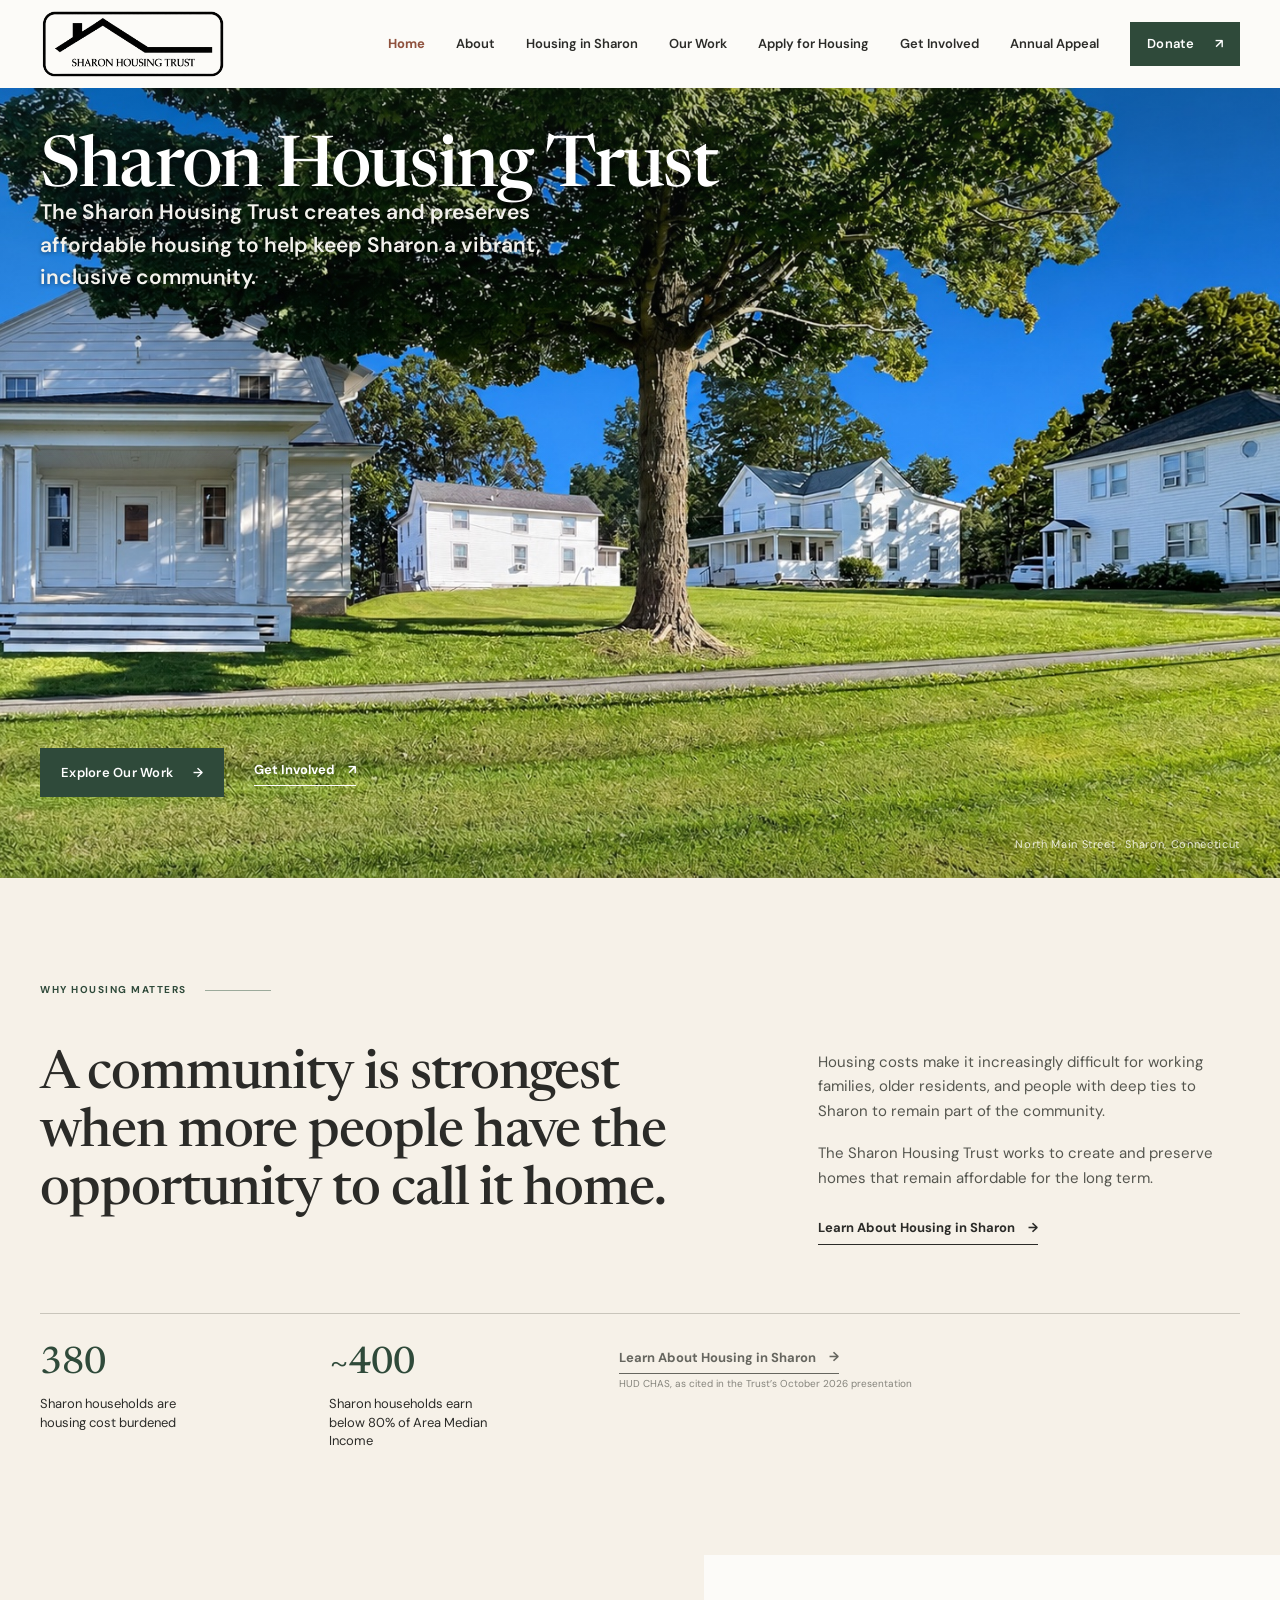
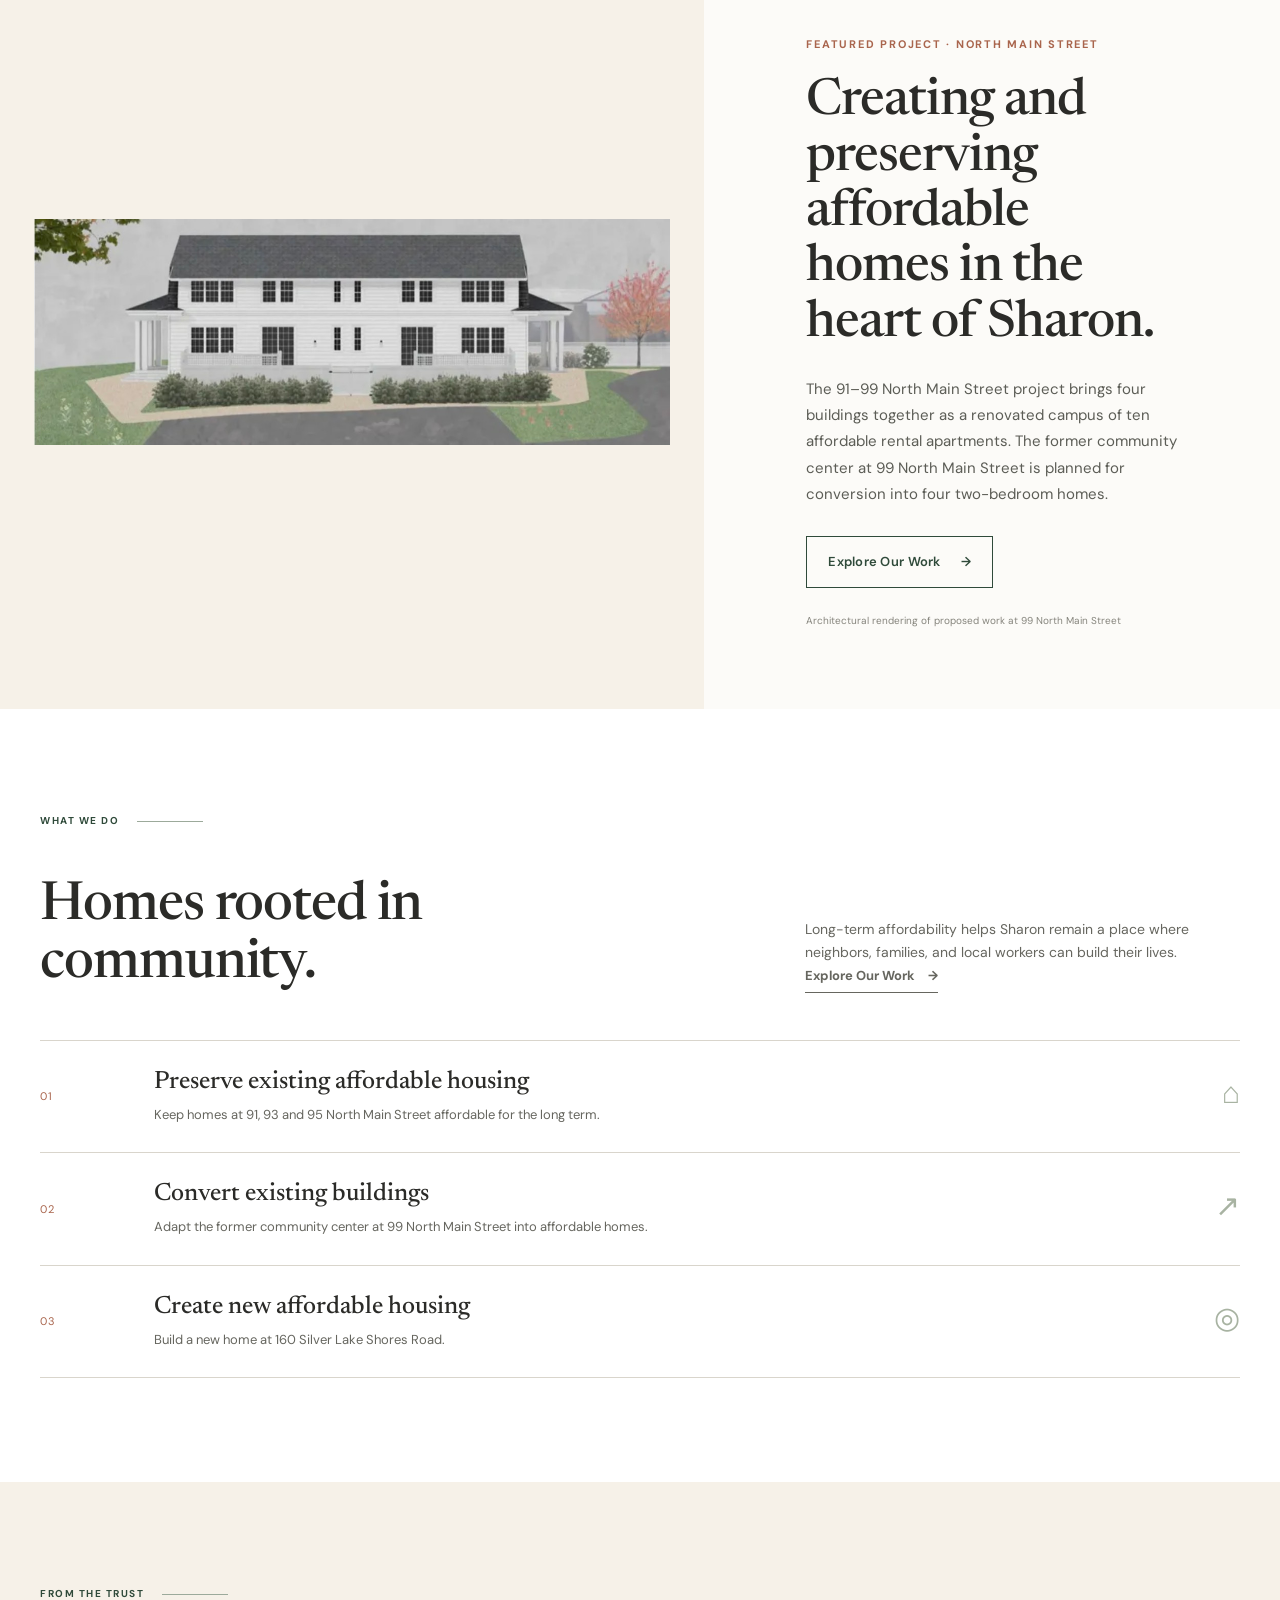
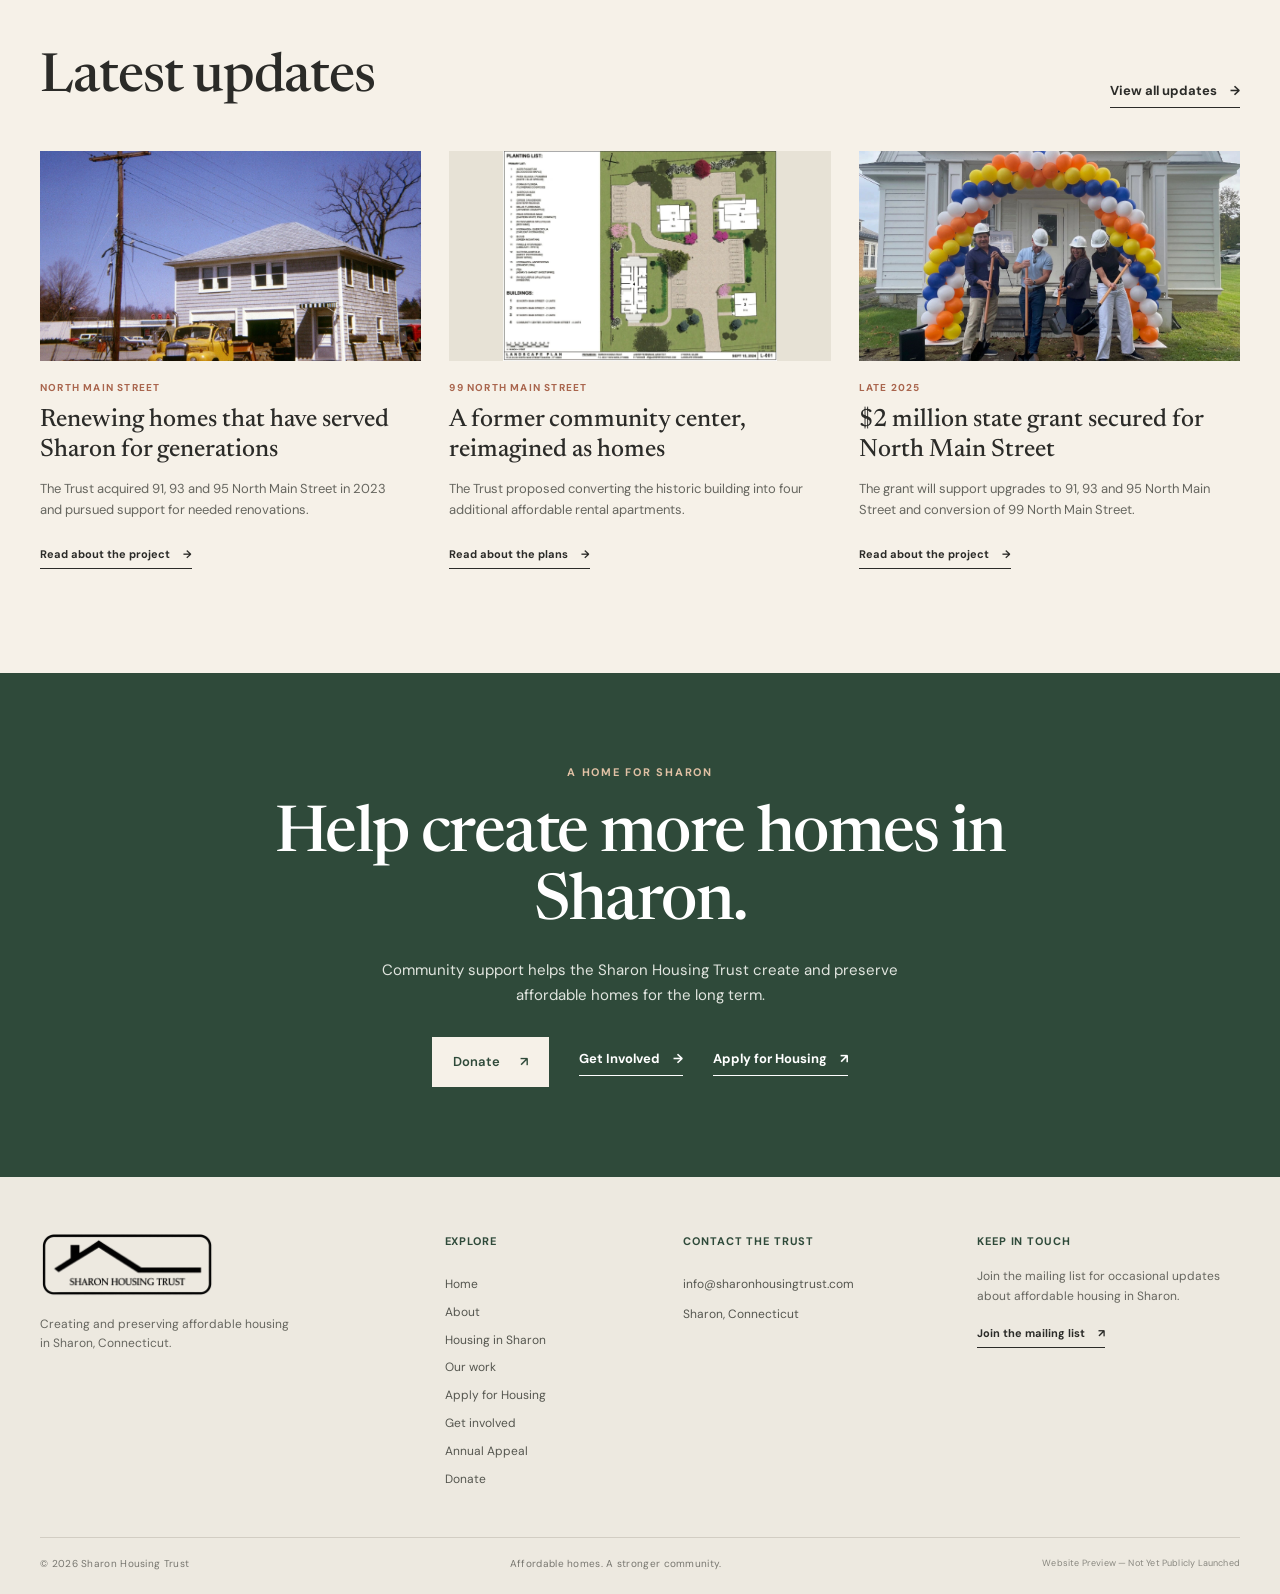
==== commit dd2e5bd0: "Make homepage top fade visible and refresh stylesheet" ====
--- a/index.html
+++ b/index.html
@@ -11,7 +11,7 @@
   <link rel="preconnect" href="https://fonts.googleapis.com">
   <link rel="preconnect" href="https://fonts.gstatic.com" crossorigin>
   <link href="https://fonts.googleapis.com/css2?family=DM+Sans:wght@400;500;600;700&family=Newsreader:opsz,wght@6..72,400;6..72,500;6..72,600&display=swap" rel="stylesheet">
-  <link rel="stylesheet" href="styles.css">
+  <link rel="stylesheet" href="styles.css?v=20261125">
 </head>
 <body>
   <a class="skip-link" href="#main">Skip to content</a>
--- a/styles.css
+++ b/styles.css
@@ -1,6 +1,6 @@
-:root{--green:#2f4a3a;--cream:#f6f1e8;--white:#fcfbf8;--charcoal:#2b2b28;--clay:#a9654d;--sage:#a8b3a2;--line:#d9d5cc;--serif:'Newsreader',Georgia,serif;--sans:'DM Sans',Arial,sans-serif}*{box-sizing:border-box}html{scroll-behavior:smooth}body{margin:0;background:var(--white);color:var(--charcoal);font-family:var(--sans);font-size:16px;line-height:1.65}a{color:inherit;text-decoration:none}a:focus-visible,button:focus-visible{outline:3px solid var(--clay);outline-offset:4px}.skip-link{position:absolute;top:-60px;left:1rem;background:white;padding:.8rem;z-index:100}.skip-link:focus{top:1rem}.site-header{height:88px;background:var(--white);position:relative;z-index:5}.header-inner{height:100%;max-width:1320px;margin:auto;padding:0 40px;display:flex;align-items:center;justify-content:space-between}.brand img{display:block;width:186px;height:auto}.primary-nav{display:flex;align-items:center;gap:31px;font-size:13px;font-weight:600}.primary-nav>a:not(.button){transition:color .2s}.primary-nav>a:not(.button):hover,.text-link:hover{color:var(--clay)}.button{display:inline-flex;align-items:center;gap:20px;padding:14px 21px;background:var(--green);color:#fff;font-size:13px;font-weight:600;letter-spacing:.02em;transition:background .2s,transform .2s}.button:hover{background:#21382b;transform:translateY(-1px)}.button-small{padding:11px 17px}.menu-toggle{display:none}.hero{min-height:650px;height:min(72vw,790px);position:relative;display:flex;align-items:center;overflow:hidden;background:var(--green);color:#fff}.hero-image{position:absolute;inset:0;width:100%;height:100%;object-fit:cover;object-position:center 47%}.hero-shade{position:absolute;inset:0;background:linear-gradient(90deg,rgba(22,37,28,.79) 0%,rgba(22,37,28,.62) 37%,rgba(22,37,28,.12) 76%),linear-gradient(0deg,rgba(20,32,25,.20),transparent 30%)}.hero-content{position:relative;max-width:1320px;width:100%;padding:0 40px;margin:0 auto}.eyebrow{text-transform:uppercase;font-size:11px;letter-spacing:.16em;font-weight:700;color:var(--clay);margin:0 0 22px}.eyebrow-light{color:#e1c1a5}.hero h1{font:500 clamp(44px,5.5vw,76px)/1.04 var(--serif);max-width:740px;margin:0 0 24px;letter-spacing:-.025em}.hero-copy{max-width:520px;font-size:17px;line-height:1.7;margin:0 0 32px;color:#f3f2ed}.hero-actions,.support-actions{display:flex;align-items:center;gap:30px}.text-link{display:inline-flex;align-items:center;gap:13px;font-size:13px;font-weight:700;border-bottom:1px solid currentColor;padding-bottom:5px;transition:color .2s}.light-link{color:white}.hero-caption{position:absolute;right:max(40px,calc((100vw - 1240px)/2));bottom:25px;font-size:11px;letter-spacing:.06em;color:rgba(255,255,255,.82)}.section-pad{padding:104px max(40px,calc((100vw - 1240px)/2))}.intro{background:var(--cream)}.section-label{display:flex;align-items:center;gap:18px;text-transform:uppercase;letter-spacing:.15em;font-weight:700;font-size:10px;color:var(--green);margin-bottom:47px}.section-label i{height:1px;max-width:66px;background:#9caa9b;flex:1}.intro-grid{display:grid;grid-template-columns:1.05fr .7fr;gap:12%;align-items:start}.intro h2,.work-heading h2,.updates-heading h2{font:500 clamp(36px,4.2vw,56px)/1.08 var(--serif);letter-spacing:-.02em;margin:0;max-width:640px}.intro-copy{max-width:460px;padding-top:4px}.intro-copy p{margin:0 0 17px;color:#55564f;font-size:15px}.intro-copy .text-link{margin-top:10px}.impact-row{border-top:1px solid #c9c5bb;margin-top:68px;padding-top:31px;display:grid;grid-template-columns:1fr 1fr 1.25fr 1fr;align-items:start;gap:24px}.impact-row div{display:flex;flex-direction:column}.impact-row strong{font:500 38px/1 var(--serif);color:var(--green);margin-bottom:12px}.impact-row span{font-size:13px;line-height:1.45;max-width:170px}.impact-row>p{font-size:11px;color:#66665f;margin:0;padding-top:2px}.impact-row small{font-size:10px;color:#85847c}.featured{display:grid;grid-template-columns:1.1fr .9fr;background:var(--white);min-height:550px}.featured-image-wrap{min-height:550px;overflow:hidden;background:#ddd}.featured-image-wrap img{width:100%;height:100%;object-fit:cover;object-position:center;display:block;transition:transform .5s}.featured-image-wrap:hover img{transform:scale(1.015)}.featured-copy{padding:80px clamp(40px,8vw,120px);display:flex;flex-direction:column;align-items:flex-start;justify-content:center}.featured-copy h2{font:500 clamp(38px,4vw,55px)/1.08 var(--serif);letter-spacing:-.02em;margin:0 0 24px}.featured-copy>p:not(.eyebrow):not(.image-note){font-size:15px;color:#5c5d56;line-height:1.75;margin:0 0 29px;max-width:470px}.button-outline{background:transparent;color:var(--green);border:1px solid var(--green)}.button-outline:hover{color:#fff}.image-note{font-size:10px;color:#85847c;margin:25px 0 0}.work-section{background:#fff}.work-heading{display:grid;grid-template-columns:1fr .7fr;gap:12%;align-items:end;margin-bottom:47px}.work-heading p{max-width:440px;color:#66665f;font-size:14px;margin:0}.work-list{border-top:1px solid var(--line)}.work-list article{display:grid;grid-template-columns:90px 1fr 70px;align-items:center;gap:24px;padding:27px 0;border-bottom:1px solid var(--line)}.work-number{font-size:11px;letter-spacing:.1em;color:var(--clay)}.work-list h3{font:500 25px/1.2 var(--serif);margin:0 0 6px}.work-list p{font-size:13px;color:#66665f;margin:0}.work-mark{font:400 30px/1 var(--serif);color:var(--sage);text-align:right}.updates{background:var(--cream)}.updates-heading{display:flex;align-items:end;justify-content:space-between;margin-bottom:43px}.updates-grid{display:grid;grid-template-columns:repeat(3,1fr);gap:28px}.update-card{min-width:0}.update-image{height:210px;background:#ddd;margin-bottom:19px;overflow:hidden}.update-image img{display:block;width:100%;height:100%;object-fit:cover;transition:transform .5s}.update-card:hover .update-image img{transform:scale(1.02)}.update-image-render img{object-position:center}.update-date{font-size:10px;text-transform:uppercase;letter-spacing:.12em;font-weight:700;color:var(--clay);margin:0 0 10px}.update-card h3{font:500 25px/1.18 var(--serif);margin:0 0 13px;max-width:360px}.update-card>p:not(.update-date){font-size:13px;color:#66665f;margin:0 0 19px;max-width:370px}.update-card .text-link{font-size:11px}.update-cta{background:var(--green);color:white;min-height:210px;padding:29px 28px;display:flex;flex-direction:column;align-items:flex-start;justify-content:center}.update-cta .update-date{color:#e1c1a5}.update-cta h3{font-size:29px}.update-cta>p:not(.update-date){color:#e2e5df}.support{background:var(--green);color:white;padding:90px 40px}.support-inner{max-width:780px;margin:auto;text-align:center}.support h2{font:500 clamp(42px,5vw,64px)/1.06 var(--serif);letter-spacing:-.025em;margin:0 auto 19px}.support-inner>p:not(.eyebrow){font-size:15px;color:#e1e5df;max-width:520px;margin:0 auto 30px}.support-actions{justify-content:center}.button-cream{background:var(--cream);color:var(--green)}.button-cream:hover{background:#fff;color:var(--green)}.site-footer{background:#ede9e0;padding:55px max(40px,calc((100vw - 1240px)/2)) 0}.footer-main{display:grid;grid-template-columns:1.3fr .7fr .9fr .95fr;gap:45px;padding-bottom:48px}.footer-brand img{width:174px;display:block;margin-bottom:18px}.footer-brand p,.footer-news>p:not(.footer-title){font-size:12px;color:#66665f;max-width:260px;margin:0}.footer-title{font-weight:700;font-size:11px;letter-spacing:.08em;text-transform:uppercase;color:var(--green);margin:0 0 17px}.footer-links,.footer-contact{display:flex;flex-direction:column;align-items:flex-start;gap:8px;font-size:12px;color:#55564f}.footer-contact p:not(.footer-title){margin:2px 0 0}.footer-news .text-link{margin-top:17px;font-size:11px}.footer-bottom{border-top:1px solid #d2cdc3;padding:18px 0 21px;display:flex;justify-content:space-between;color:#77766f;font-size:10px;letter-spacing:.03em}
+:root{--green:#2f4a3a;--cream:#f6f1e8;--white:#fcfbf8;--charcoal:#2b2b28;--clay:#a9654d;--sage:#a8b3a2;--line:#d9d5cc;--serif:'Newsreader',Georgia,serif;--sans:'DM Sans',Arial,sans-serif}*{box-sizing:border-box}html{scroll-behavior:smooth}body{margin:0;background:var(--white);color:var(--charcoal);font-family:var(--sans);font-size:16px;line-height:1.65}a{color:inherit;text-decoration:none}a:focus-visible,button:focus-visible{outline:3px solid var(--clay);outline-offset:4px}.skip-link{position:absolute;top:-60px;left:1rem;background:white;padding:.8rem;z-index:100}.skip-link:focus{top:1rem}.site-header{height:88px;background:var(--white);position:relative;z-index:5}.header-inner{height:100%;max-width:1320px;margin:auto;padding:0 40px;display:flex;align-items:center;justify-content:space-between}.brand img{display:block;width:186px;height:auto}.primary-nav{display:flex;align-items:center;gap:31px;font-size:13px;font-weight:600}.primary-nav>a:not(.button){transition:color .2s}.primary-nav>a:not(.button):hover,.text-link:hover{color:var(--clay)}.button{display:inline-flex;align-items:center;gap:20px;padding:14px 21px;background:var(--green);color:#fff;font-size:13px;font-weight:600;letter-spacing:.02em;transition:background .2s,transform .2s}.button:hover{background:#21382b;transform:translateY(-1px)}.button-small{padding:11px 17px}.menu-toggle{display:none}.hero{min-height:650px;height:min(72vw,790px);position:relative;display:flex;align-items:center;overflow:hidden;background:var(--green);color:#fff}.hero-image{position:absolute;inset:0;width:100%;height:100%;object-fit:cover;object-position:center 47%}.hero-shade{position:absolute;inset:0;background:linear-gradient(180deg,rgba(20,32,25,.24) 0%,rgba(20,32,25,.12) 22%,rgba(20,32,25,.03) 42%,transparent 55%),linear-gradient(0deg,rgba(20,32,25,.20),transparent 30%)}.hero-content{position:relative;max-width:1320px;width:100%;padding:0 40px;margin:0 auto}.eyebrow{text-transform:uppercase;font-size:11px;letter-spacing:.16em;font-weight:700;color:var(--clay);margin:0 0 22px}.eyebrow-light{color:#e1c1a5}.hero h1{font:500 clamp(44px,5.5vw,76px)/1.04 var(--serif);max-width:740px;margin:0 0 24px;letter-spacing:-.025em}.hero-copy{max-width:520px;font-size:17px;line-height:1.7;margin:0 0 32px;color:#f3f2ed}.hero-actions,.support-actions{display:flex;align-items:center;gap:30px}.text-link{display:inline-flex;align-items:center;gap:13px;font-size:13px;font-weight:700;border-bottom:1px solid currentColor;padding-bottom:5px;transition:color .2s}.light-link{color:white}.hero-caption{position:absolute;right:max(40px,calc((100vw - 1240px)/2));bottom:25px;font-size:11px;letter-spacing:.06em;color:rgba(255,255,255,.82)}.section-pad{padding:104px max(40px,calc((100vw - 1240px)/2))}.intro{background:var(--cream)}.section-label{display:flex;align-items:center;gap:18px;text-transform:uppercase;letter-spacing:.15em;font-weight:700;font-size:10px;color:var(--green);margin-bottom:47px}.section-label i{height:1px;max-width:66px;background:#9caa9b;flex:1}.intro-grid{display:grid;grid-template-columns:1.05fr .7fr;gap:12%;align-items:start}.intro h2,.work-heading h2,.updates-heading h2{font:500 clamp(36px,4.2vw,56px)/1.08 var(--serif);letter-spacing:-.02em;margin:0;max-width:640px}.intro-copy{max-width:460px;padding-top:4px}.intro-copy p{margin:0 0 17px;color:#55564f;font-size:15px}.intro-copy .text-link{margin-top:10px}.impact-row{border-top:1px solid #c9c5bb;margin-top:68px;padding-top:31px;display:grid;grid-template-columns:1fr 1fr 1.25fr 1fr;align-items:start;gap:24px}.impact-row div{display:flex;flex-direction:column}.impact-row strong{font:500 38px/1 var(--serif);color:var(--green);margin-bottom:12px}.impact-row span{font-size:13px;line-height:1.45;max-width:170px}.impact-row>p{font-size:11px;color:#66665f;margin:0;padding-top:2px}.impact-row small{font-size:10px;color:#85847c}.featured{display:grid;grid-template-columns:1.1fr .9fr;background:var(--white);min-height:550px}.featured-image-wrap{min-height:550px;overflow:hidden;background:#ddd}.featured-image-wrap img{width:100%;height:100%;object-fit:cover;object-position:center;display:block;transition:transform .5s}.featured-image-wrap:hover img{transform:scale(1.015)}.featured-copy{padding:80px clamp(40px,8vw,120px);display:flex;flex-direction:column;align-items:flex-start;justify-content:center}.featured-copy h2{font:500 clamp(38px,4vw,55px)/1.08 var(--serif);letter-spacing:-.02em;margin:0 0 24px}.featured-copy>p:not(.eyebrow):not(.image-note){font-size:15px;color:#5c5d56;line-height:1.75;margin:0 0 29px;max-width:470px}.button-outline{background:transparent;color:var(--green);border:1px solid var(--green)}.button-outline:hover{color:#fff}.image-note{font-size:10px;color:#85847c;margin:25px 0 0}.work-section{background:#fff}.work-heading{display:grid;grid-template-columns:1fr .7fr;gap:12%;align-items:end;margin-bottom:47px}.work-heading p{max-width:440px;color:#66665f;font-size:14px;margin:0}.work-list{border-top:1px solid var(--line)}.work-list article{display:grid;grid-template-columns:90px 1fr 70px;align-items:center;gap:24px;padding:27px 0;border-bottom:1px solid var(--line)}.work-number{font-size:11px;letter-spacing:.1em;color:var(--clay)}.work-list h3{font:500 25px/1.2 var(--serif);margin:0 0 6px}.work-list p{font-size:13px;color:#66665f;margin:0}.work-mark{font:400 30px/1 var(--serif);color:var(--sage);text-align:right}.updates{background:var(--cream)}.updates-heading{display:flex;align-items:end;justify-content:space-between;margin-bottom:43px}.updates-grid{display:grid;grid-template-columns:repeat(3,1fr);gap:28px}.update-card{min-width:0}.update-image{height:210px;background:#ddd;margin-bottom:19px;overflow:hidden}.update-image img{display:block;width:100%;height:100%;object-fit:cover;transition:transform .5s}.update-card:hover .update-image img{transform:scale(1.02)}.update-image-render img{object-position:center}.update-date{font-size:10px;text-transform:uppercase;letter-spacing:.12em;font-weight:700;color:var(--clay);margin:0 0 10px}.update-card h3{font:500 25px/1.18 var(--serif);margin:0 0 13px;max-width:360px}.update-card>p:not(.update-date){font-size:13px;color:#66665f;margin:0 0 19px;max-width:370px}.update-card .text-link{font-size:11px}.update-cta{background:var(--green);color:white;min-height:210px;padding:29px 28px;display:flex;flex-direction:column;align-items:flex-start;justify-content:center}.update-cta .update-date{color:#e1c1a5}.update-cta h3{font-size:29px}.update-cta>p:not(.update-date){color:#e2e5df}.support{background:var(--green);color:white;padding:90px 40px}.support-inner{max-width:780px;margin:auto;text-align:center}.support h2{font:500 clamp(42px,5vw,64px)/1.06 var(--serif);letter-spacing:-.025em;margin:0 auto 19px}.support-inner>p:not(.eyebrow){font-size:15px;color:#e1e5df;max-width:520px;margin:0 auto 30px}.support-actions{justify-content:center}.button-cream{background:var(--cream);color:var(--green)}.button-cream:hover{background:#fff;color:var(--green)}.site-footer{background:#ede9e0;padding:55px max(40px,calc((100vw - 1240px)/2)) 0}.footer-main{display:grid;grid-template-columns:1.3fr .7fr .9fr .95fr;gap:45px;padding-bottom:48px}.footer-brand img{width:174px;display:block;margin-bottom:18px}.footer-brand p,.footer-news>p:not(.footer-title){font-size:12px;color:#66665f;max-width:260px;margin:0}.footer-title{font-weight:700;font-size:11px;letter-spacing:.08em;text-transform:uppercase;color:var(--green);margin:0 0 17px}.footer-links,.footer-contact{display:flex;flex-direction:column;align-items:flex-start;gap:8px;font-size:12px;color:#55564f}.footer-contact p:not(.footer-title){margin:2px 0 0}.footer-news .text-link{margin-top:17px;font-size:11px}.footer-bottom{border-top:1px solid #d2cdc3;padding:18px 0 21px;display:flex;justify-content:space-between;color:#77766f;font-size:10px;letter-spacing:.03em}
 @media(max-width:900px){.primary-nav{gap:17px;font-size:12px}.brand img{width:160px}.header-inner{padding:0 26px}.section-pad{padding:82px 40px}.hero-content{padding:0 40px}.hero{min-height:590px}.impact-row{grid-template-columns:repeat(3,1fr)}.impact-row>p{grid-column:1/-1}.featured-copy{padding:55px 42px}.featured-image-wrap{min-height:490px}.updates-grid{gap:20px}.update-image{height:170px}.footer-main{grid-template-columns:1fr 1fr;row-gap:35px}}
-@media(max-width:680px){body{font-size:15px}.site-header{height:72px}.header-inner{padding:0 21px}.brand img{width:148px}.menu-toggle{display:flex;width:42px;height:42px;border:0;background:transparent;flex-direction:column;justify-content:center;gap:6px;align-items:center;cursor:pointer}.menu-toggle span{width:23px;height:1px;background:var(--green)}.primary-nav{display:none;position:absolute;top:72px;left:0;right:0;padding:14px 22px 25px;background:var(--white);border-top:1px solid var(--line);box-shadow:0 12px 20px #2221;align-items:stretch;gap:0;flex-direction:column}.primary-nav.is-open{display:flex}.primary-nav>a:not(.button){padding:11px 0;border-bottom:1px solid #e5e1d9}.primary-nav .button{margin-top:16px;justify-content:center}.hero{height:calc(100svh - 72px);min-height:590px;max-height:780px;align-items:flex-end}.hero-image{object-position:59% center}.hero-shade{background:linear-gradient(0deg,rgba(18,33,24,.88) 0%,rgba(18,33,24,.66) 43%,rgba(18,33,24,.09) 100%)}.hero-content{padding:0 25px 78px}.hero h1{font-size:48px;max-width:560px}.hero-copy{font-size:15px;max-width:430px}.hero-actions{gap:21px;flex-wrap:wrap}.hero-caption{right:24px;bottom:17px;font-size:9px}.section-pad{padding:66px 25px}.section-label{margin-bottom:33px}.intro-grid,.work-heading{grid-template-columns:1fr;gap:22px}.intro h2,.work-heading h2,.updates-heading h2{font-size:42px}.intro-copy{max-width:unset}.impact-row{margin-top:41px;padding-top:25px;grid-template-columns:1fr 1fr;gap:27px 16px}.impact-row strong{font-size:34px}.impact-row>p{grid-column:auto;align-self:end}.featured{grid-template-columns:1fr}.featured-image-wrap{min-height:0;height:340px}.featured-copy{padding:49px 25px 52px}.featured-copy h2{font-size:43px}.work-heading{margin-bottom:35px}.work-list article{grid-template-columns:34px 1fr 30px;gap:12px;padding:22px 0}.work-list h3{font-size:22px}.work-list p{font-size:12px}.work-mark{font-size:25px}.updates-heading{align-items:flex-start;gap:18px;flex-direction:column;margin-bottom:31px}.updates-grid{grid-template-columns:1fr;gap:37px}.update-image{height:230px}.update-card h3{font-size:27px}.update-cta{min-height:230px}.support{padding:70px 25px}.support h2{font-size:48px}.support-inner>p:not(.eyebrow){font-size:14px}.footer-main{grid-template-columns:1fr 1fr;gap:34px 20px}.footer-brand{grid-column:1/-1}.footer-bottom{gap:12px;flex-direction:column}.site-footer{padding:45px 25px 0}}
+@media(max-width:680px){body{font-size:15px}.site-header{height:72px}.header-inner{padding:0 21px}.brand img{width:148px}.menu-toggle{display:flex;width:42px;height:42px;border:0;background:transparent;flex-direction:column;justify-content:center;gap:6px;align-items:center;cursor:pointer}.menu-toggle span{width:23px;height:1px;background:var(--green)}.primary-nav{display:none;position:absolute;top:72px;left:0;right:0;padding:14px 22px 25px;background:var(--white);border-top:1px solid var(--line);box-shadow:0 12px 20px #2221;align-items:stretch;gap:0;flex-direction:column}.primary-nav.is-open{display:flex}.primary-nav>a:not(.button){padding:11px 0;border-bottom:1px solid #e5e1d9}.primary-nav .button{margin-top:16px;justify-content:center}.hero{height:calc(100svh - 72px);min-height:590px;max-height:780px;align-items:flex-end}.hero-image{object-position:59% center}.hero-shade{background:linear-gradient(180deg,rgba(20,32,25,.24) 0%,rgba(20,32,25,.12) 22%,rgba(20,32,25,.03) 42%,transparent 55%),linear-gradient(0deg,rgba(18,33,24,.88) 0%,rgba(18,33,24,.66) 43%,rgba(18,33,24,.09) 100%)}.hero-content{padding:0 25px 78px}.hero h1{font-size:48px;max-width:560px}.hero-copy{font-size:15px;max-width:430px}.hero-actions{gap:21px;flex-wrap:wrap}.hero-caption{right:24px;bottom:17px;font-size:9px}.section-pad{padding:66px 25px}.section-label{margin-bottom:33px}.intro-grid,.work-heading{grid-template-columns:1fr;gap:22px}.intro h2,.work-heading h2,.updates-heading h2{font-size:42px}.intro-copy{max-width:unset}.impact-row{margin-top:41px;padding-top:25px;grid-template-columns:1fr 1fr;gap:27px 16px}.impact-row strong{font-size:34px}.impact-row>p{grid-column:auto;align-self:end}.featured{grid-template-columns:1fr}.featured-image-wrap{min-height:0;height:340px}.featured-copy{padding:49px 25px 52px}.featured-copy h2{font-size:43px}.work-heading{margin-bottom:35px}.work-list article{grid-template-columns:34px 1fr 30px;gap:12px;padding:22px 0}.work-list h3{font-size:22px}.work-list p{font-size:12px}.work-mark{font-size:25px}.updates-heading{align-items:flex-start;gap:18px;flex-direction:column;margin-bottom:31px}.updates-grid{grid-template-columns:1fr;gap:37px}.update-image{height:230px}.update-card h3{font-size:27px}.update-cta{min-height:230px}.support{padding:70px 25px}.support h2{font-size:48px}.support-inner>p:not(.eyebrow){font-size:14px}.footer-main{grid-template-columns:1fr 1fr;gap:34px 20px}.footer-brand{grid-column:1/-1}.footer-bottom{gap:12px;flex-direction:column}.site-footer{padding:45px 25px 0}}
 @media(prefers-reduced-motion:reduce){html{scroll-behavior:auto}*,*::before,*::after{transition-duration:.01ms!important;animation-duration:.01ms!important;animation-iteration-count:1!important}}
 .featured-image-wrap{display:flex;align-items:center;justify-content:center;padding:34px;background:var(--cream)}.featured-image-wrap img{height:auto;max-height:520px;object-fit:contain}.update-image-render img{object-fit:contain;background:#e7e2d6}
 @media(max-width:900px){.featured{grid-template-columns:1fr}.featured-image-wrap{min-height:0;height:auto;padding:28px 40px}.featured-image-wrap img{width:min(100%,900px);max-height:none}}
@@ -313,3 +313,72 @@
 .hero-content{align-self:flex-start;padding:clamp(96px,12vh,118px) 40px 0}
 @media(max-width:900px){.hero-content{align-self:flex-start;padding:clamp(94px,12vh,112px) 40px 0}}
 @media(max-width:680px){.hero-content{align-self:flex-start;padding:88px 25px 0}}
+
+/* Keep hero copy high and anchor the stacked calls to action at the image's lower left. */
+.hero-content{position:static;align-self:stretch;display:flex;align-items:flex-start}
+.hero-actions{position:absolute;left:max(40px,calc((100vw - 1240px)/2));bottom:clamp(76px,9vh,100px);z-index:2;display:flex;flex-direction:column;align-items:flex-start;gap:14px}
+@media(max-width:900px){.hero-actions{left:40px;bottom:clamp(76px,9vh,96px)}}
+@media(max-width:680px){.hero-actions{left:25px;bottom:72px}}
+
+/* Keep the lower-left hero actions in one row when space allows. */
+.hero-actions{flex-direction:row;align-items:center;gap:30px;flex-wrap:wrap}
+@media(max-width:680px){.hero-actions{gap:16px}.hero-actions .button{padding:12px 14px;gap:10px}}
+
+/* Keep the hero copy above its shade while preserving bottom-anchored actions. */
+.hero-content{position:relative;z-index:1;align-self:stretch;height:100%}
+.hero-actions{left:40px}
+@media(max-width:680px){.hero-actions{left:25px}}
+
+/* Apply for Housing: page-specific structure and responsive application details. */
+.application-page-hero{padding-top:74px;padding-bottom:70px}
+.application-page-hero h1{max-width:850px}
+.application-page-hero .application-intro-note{font-weight:600;color:var(--green);margin-bottom:0}
+.application-jump-links{display:flex;flex-wrap:wrap;gap:12px;margin-top:30px}
+.application-jump-links a{display:inline-flex;align-items:center;gap:14px;border:1px solid #b9c3b7;padding:11px 15px;color:var(--green);font-size:13px;font-weight:700;transition:background .2s,color .2s,border-color .2s}
+.application-jump-links a:hover{background:var(--green);border-color:var(--green);color:#fff}
+.application-content-section{background:var(--white)}
+.application-section-heading{font:500 clamp(36px,4.2vw,54px)/1.08 var(--serif);letter-spacing:-.02em;margin:0 0 30px}
+.application-property-grid{display:grid;grid-template-columns:1fr 1fr;gap:60px}
+.application-property-card{border-top:1px solid var(--line);padding:23px 0 0}
+.application-property-card h3,.home-eligibility h3,.home-preapply h3{font:500 clamp(25px,2.8vw,34px)/1.15 var(--serif);margin:0 0 14px}
+.application-property-card>p:not(.eyebrow){font-size:15px;line-height:1.75;color:#5c5d56;max-width:540px;margin:0 0 19px}
+.application-property-card .eyebrow{font-size:10px;margin:0 0 10px}
+.application-property-card .button{margin:5px 0 4px}
+.application-property-card .application-contact{font-size:13px!important;margin-top:16px!important}
+.application-contact a,.preapply-steps a{color:var(--green);font-weight:700;text-decoration:underline;text-underline-offset:3px}
+.application-home{background:var(--cream)}
+.home-intro-grid{display:grid;grid-template-columns:.9fr 1.1fr;gap:9%;align-items:start}
+.home-intro-copy .eyebrow{margin:18px 0 8px}
+.home-intro-copy>p:not(.eyebrow){font-size:15px;line-height:1.75;color:#5c5d56;max-width:480px}
+.application-status{display:inline-block;background:#e4e9e2;color:var(--green);border:1px solid #bac7b9;padding:7px 11px;font-size:11px;font-weight:700;letter-spacing:.04em}
+.home-facts{margin:0;display:grid;grid-template-columns:repeat(2,minmax(0,1fr));border-top:1px solid #c9c5bb}
+.home-facts>div{padding:16px 14px 17px 0;border-bottom:1px solid #c9c5bb}
+.home-facts dt{font-size:11px;letter-spacing:.06em;text-transform:uppercase;color:#66665f;margin-bottom:5px}
+.home-facts dd{font:500 clamp(19px,2vw,24px)/1.25 var(--serif);color:var(--green);margin:0}
+.home-ownership-note{display:grid;grid-template-columns:1fr 1fr;gap:32px;margin:46px 0 55px;padding:22px 25px;background:rgba(255,255,255,.62);border-left:2px solid var(--clay)}
+.home-ownership-note p{font-size:14px;line-height:1.7;color:#55564f;margin:0}
+.home-ownership-note strong{color:var(--charcoal)}
+.home-application-grid{display:grid;grid-template-columns:1fr 1fr;gap:6%;align-items:start}
+.home-eligibility,.home-preapply{background:var(--white);padding:30px 32px}
+.home-eligibility .eyebrow,.home-preapply .eyebrow{font-size:10px;margin:0 0 11px}
+.home-eligibility h3,.home-preapply h3{margin-bottom:18px}
+.application-requirements,.preapply-steps{padding-left:20px;margin:0 0 24px}
+.application-requirements li,.preapply-steps li{padding-left:4px;margin:0 0 12px;font-size:14px;line-height:1.65;color:#55564f}
+.application-requirements li::marker,.preapply-steps li::marker{color:var(--clay);font-weight:700}
+.income-limits-wrap{max-width:100%;overflow-x:auto}
+.income-limits-table{width:100%;border-collapse:collapse;table-layout:fixed;text-align:left;font-size:13px}
+.income-limits-table caption{text-align:left;font-size:12px;font-weight:700;color:var(--green);padding:0 0 11px}
+.income-limits-table th,.income-limits-table td{padding:9px 7px;border-bottom:1px solid var(--line)}
+.income-limits-table thead th{font-size:10px;text-transform:uppercase;letter-spacing:.04em;color:#66665f}
+.income-limits-table tbody th{font-weight:500}
+.income-limits-table td{text-align:right;font-variant-numeric:tabular-nums}
+.preapply-steps{margin-bottom:20px}
+.home-preapply>p:not(.eyebrow){font-size:14px;line-height:1.75;color:#55564f;margin:0 0 20px}
+.home-preapply>.button{max-width:100%;white-space:normal}
+.application-source-note{font-size:11px;color:#707069;margin:20px 0 0}
+.nearby-towns-section{background:var(--white)}
+.nearby-towns-copy{max-width:790px;margin:0 auto}
+.nearby-towns-copy .application-section-heading{margin-bottom:18px}
+.nearby-towns-copy>p:not(.eyebrow){max-width:680px;font-size:15px;line-height:1.75;color:#5c5d56;margin:0 0 24px}
+@media(max-width:900px){.home-intro-grid{grid-template-columns:1fr;gap:30px}.home-application-grid{grid-template-columns:1fr;gap:24px}.application-property-grid{gap:35px}}
+@media(max-width:680px){.application-page-hero{padding:55px 25px 50px}.application-page-hero h1{font-size:43px}.application-jump-links{gap:8px;margin-top:23px}.application-jump-links a{padding:10px 11px;font-size:12px}.application-section-heading{font-size:40px}.application-property-grid{grid-template-columns:1fr;gap:32px}.home-facts{grid-template-columns:1fr 1fr}.home-facts>div{padding:13px 8px 14px 0}.home-facts dd{font-size:19px}.home-ownership-note{grid-template-columns:1fr;gap:15px;margin:34px 0 38px;padding:18px}.home-eligibility,.home-preapply{padding:23px 18px}.income-limits-table{font-size:12px}.income-limits-table th,.income-limits-table td{padding:8px 5px}.nearby-towns-copy .button{max-width:100%;white-space:normal}}
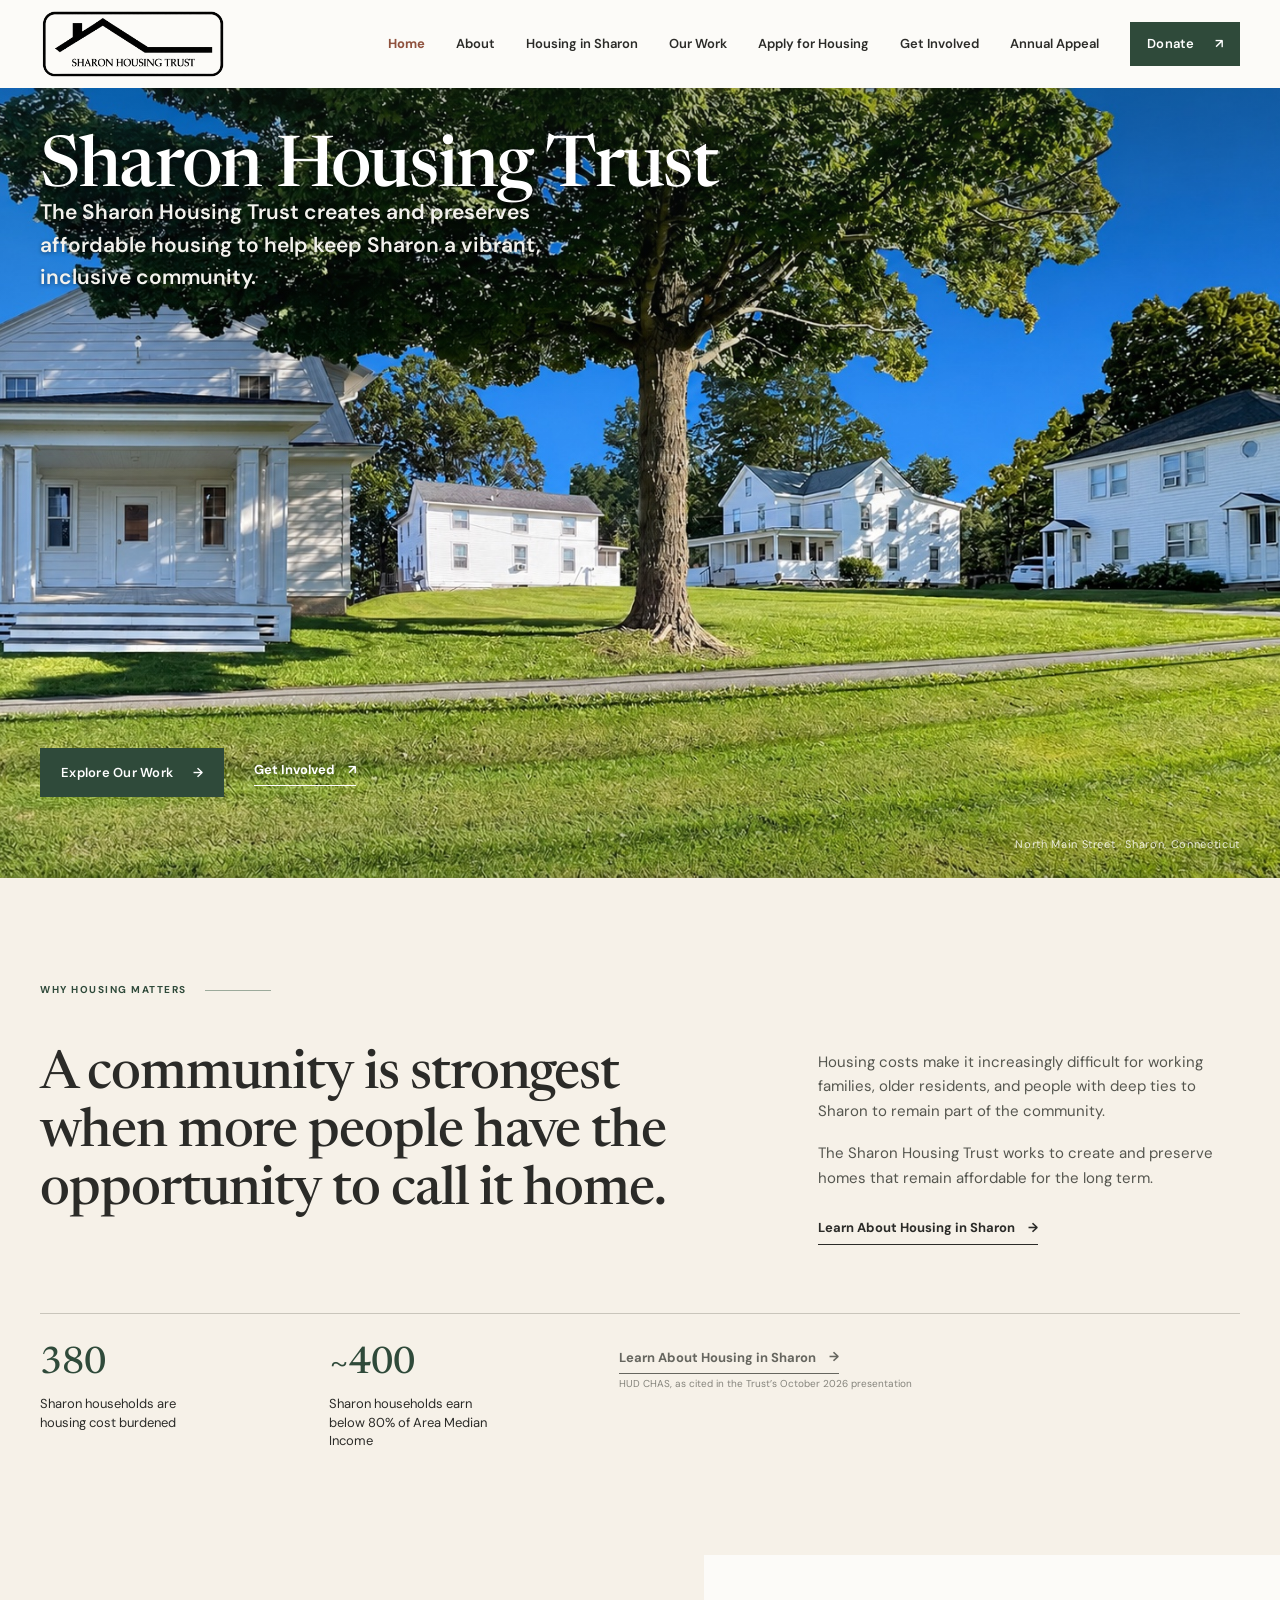
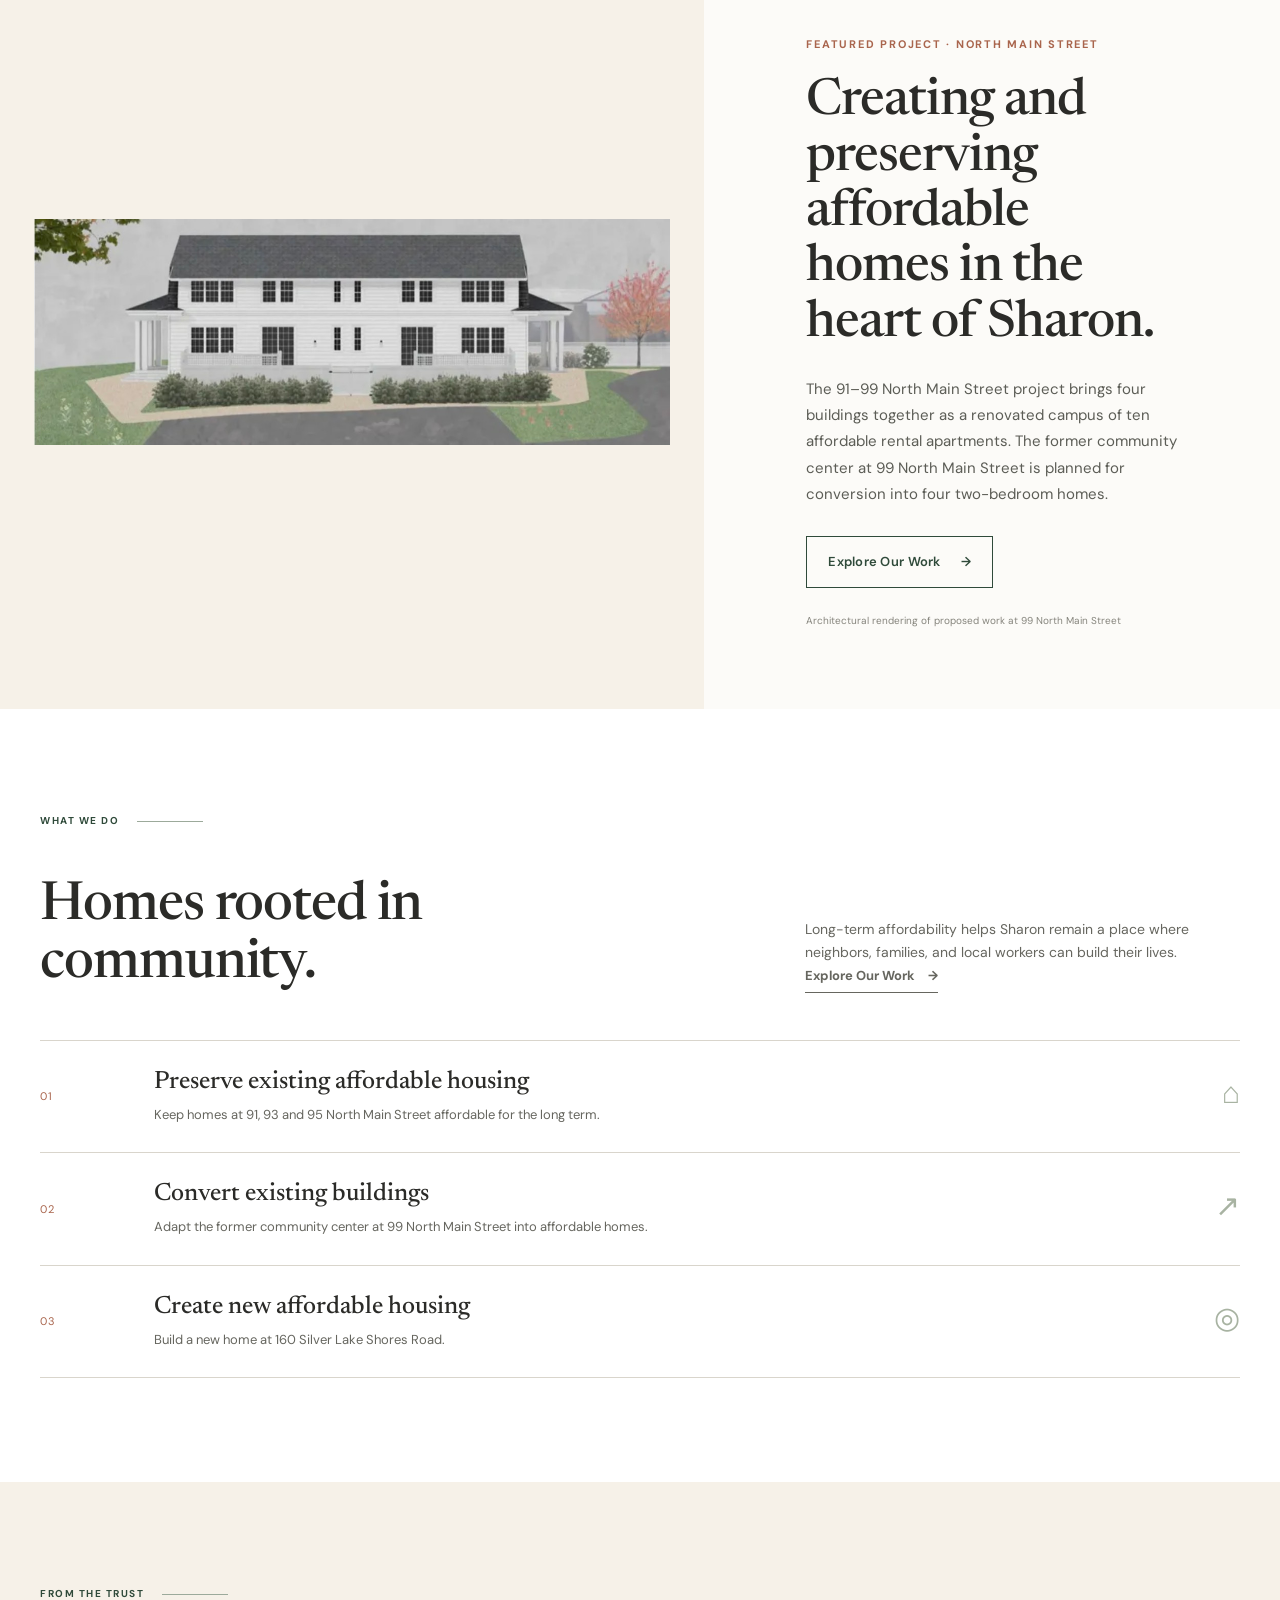
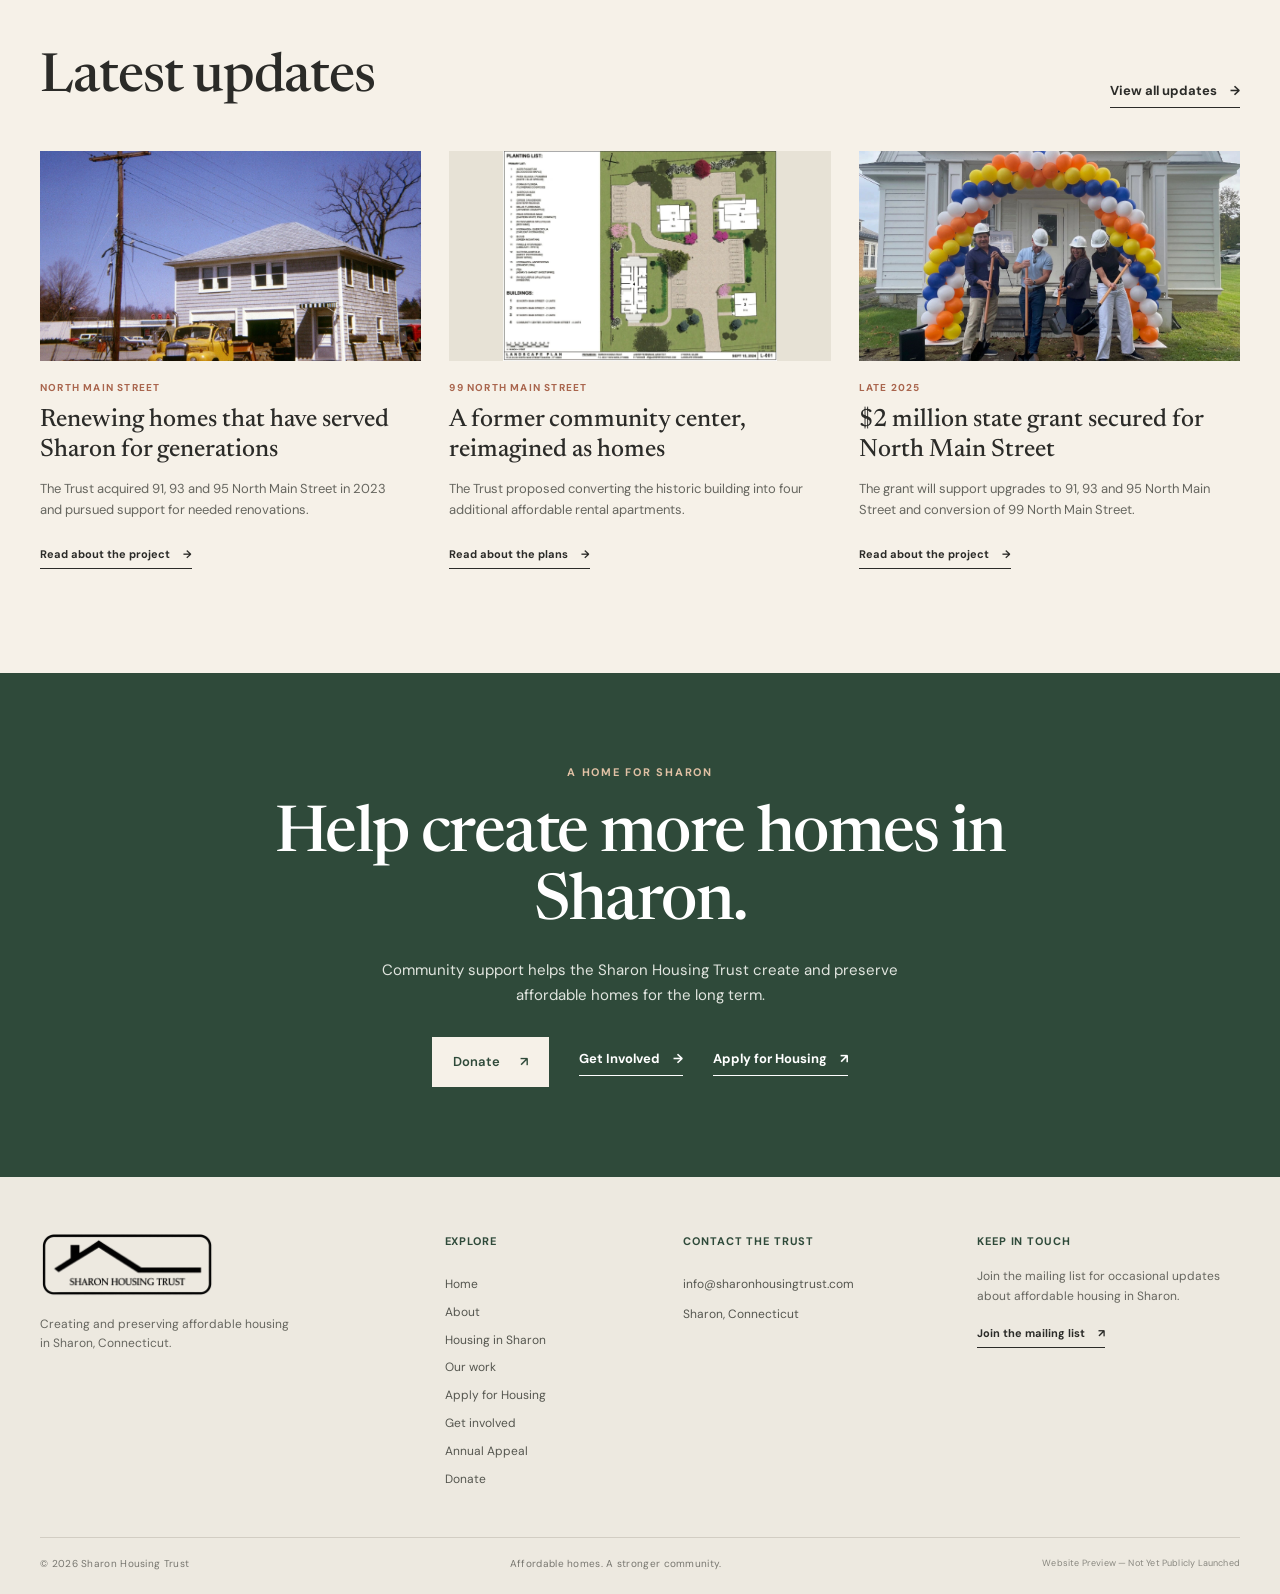
==== commit 325840a0: "Make homepage top fade visibly render above photo" ====
--- a/index.html
+++ b/index.html
@@ -11,7 +11,7 @@
   <link rel="preconnect" href="https://fonts.googleapis.com">
   <link rel="preconnect" href="https://fonts.gstatic.com" crossorigin>
   <link href="https://fonts.googleapis.com/css2?family=DM+Sans:wght@400;500;600;700&family=Newsreader:opsz,wght@6..72,400;6..72,500;6..72,600&display=swap" rel="stylesheet">
-  <link rel="stylesheet" href="styles.css?v=20261125">
+  <link rel="stylesheet" href="styles.css?v=20261125-2">
 </head>
 <body>
   <a class="skip-link" href="#main">Skip to content</a>
--- a/styles.css
+++ b/styles.css
@@ -1,6 +1,6 @@
-:root{--green:#2f4a3a;--cream:#f6f1e8;--white:#fcfbf8;--charcoal:#2b2b28;--clay:#a9654d;--sage:#a8b3a2;--line:#d9d5cc;--serif:'Newsreader',Georgia,serif;--sans:'DM Sans',Arial,sans-serif}*{box-sizing:border-box}html{scroll-behavior:smooth}body{margin:0;background:var(--white);color:var(--charcoal);font-family:var(--sans);font-size:16px;line-height:1.65}a{color:inherit;text-decoration:none}a:focus-visible,button:focus-visible{outline:3px solid var(--clay);outline-offset:4px}.skip-link{position:absolute;top:-60px;left:1rem;background:white;padding:.8rem;z-index:100}.skip-link:focus{top:1rem}.site-header{height:88px;background:var(--white);position:relative;z-index:5}.header-inner{height:100%;max-width:1320px;margin:auto;padding:0 40px;display:flex;align-items:center;justify-content:space-between}.brand img{display:block;width:186px;height:auto}.primary-nav{display:flex;align-items:center;gap:31px;font-size:13px;font-weight:600}.primary-nav>a:not(.button){transition:color .2s}.primary-nav>a:not(.button):hover,.text-link:hover{color:var(--clay)}.button{display:inline-flex;align-items:center;gap:20px;padding:14px 21px;background:var(--green);color:#fff;font-size:13px;font-weight:600;letter-spacing:.02em;transition:background .2s,transform .2s}.button:hover{background:#21382b;transform:translateY(-1px)}.button-small{padding:11px 17px}.menu-toggle{display:none}.hero{min-height:650px;height:min(72vw,790px);position:relative;display:flex;align-items:center;overflow:hidden;background:var(--green);color:#fff}.hero-image{position:absolute;inset:0;width:100%;height:100%;object-fit:cover;object-position:center 47%}.hero-shade{position:absolute;inset:0;background:linear-gradient(180deg,rgba(20,32,25,.24) 0%,rgba(20,32,25,.12) 22%,rgba(20,32,25,.03) 42%,transparent 55%),linear-gradient(0deg,rgba(20,32,25,.20),transparent 30%)}.hero-content{position:relative;max-width:1320px;width:100%;padding:0 40px;margin:0 auto}.eyebrow{text-transform:uppercase;font-size:11px;letter-spacing:.16em;font-weight:700;color:var(--clay);margin:0 0 22px}.eyebrow-light{color:#e1c1a5}.hero h1{font:500 clamp(44px,5.5vw,76px)/1.04 var(--serif);max-width:740px;margin:0 0 24px;letter-spacing:-.025em}.hero-copy{max-width:520px;font-size:17px;line-height:1.7;margin:0 0 32px;color:#f3f2ed}.hero-actions,.support-actions{display:flex;align-items:center;gap:30px}.text-link{display:inline-flex;align-items:center;gap:13px;font-size:13px;font-weight:700;border-bottom:1px solid currentColor;padding-bottom:5px;transition:color .2s}.light-link{color:white}.hero-caption{position:absolute;right:max(40px,calc((100vw - 1240px)/2));bottom:25px;font-size:11px;letter-spacing:.06em;color:rgba(255,255,255,.82)}.section-pad{padding:104px max(40px,calc((100vw - 1240px)/2))}.intro{background:var(--cream)}.section-label{display:flex;align-items:center;gap:18px;text-transform:uppercase;letter-spacing:.15em;font-weight:700;font-size:10px;color:var(--green);margin-bottom:47px}.section-label i{height:1px;max-width:66px;background:#9caa9b;flex:1}.intro-grid{display:grid;grid-template-columns:1.05fr .7fr;gap:12%;align-items:start}.intro h2,.work-heading h2,.updates-heading h2{font:500 clamp(36px,4.2vw,56px)/1.08 var(--serif);letter-spacing:-.02em;margin:0;max-width:640px}.intro-copy{max-width:460px;padding-top:4px}.intro-copy p{margin:0 0 17px;color:#55564f;font-size:15px}.intro-copy .text-link{margin-top:10px}.impact-row{border-top:1px solid #c9c5bb;margin-top:68px;padding-top:31px;display:grid;grid-template-columns:1fr 1fr 1.25fr 1fr;align-items:start;gap:24px}.impact-row div{display:flex;flex-direction:column}.impact-row strong{font:500 38px/1 var(--serif);color:var(--green);margin-bottom:12px}.impact-row span{font-size:13px;line-height:1.45;max-width:170px}.impact-row>p{font-size:11px;color:#66665f;margin:0;padding-top:2px}.impact-row small{font-size:10px;color:#85847c}.featured{display:grid;grid-template-columns:1.1fr .9fr;background:var(--white);min-height:550px}.featured-image-wrap{min-height:550px;overflow:hidden;background:#ddd}.featured-image-wrap img{width:100%;height:100%;object-fit:cover;object-position:center;display:block;transition:transform .5s}.featured-image-wrap:hover img{transform:scale(1.015)}.featured-copy{padding:80px clamp(40px,8vw,120px);display:flex;flex-direction:column;align-items:flex-start;justify-content:center}.featured-copy h2{font:500 clamp(38px,4vw,55px)/1.08 var(--serif);letter-spacing:-.02em;margin:0 0 24px}.featured-copy>p:not(.eyebrow):not(.image-note){font-size:15px;color:#5c5d56;line-height:1.75;margin:0 0 29px;max-width:470px}.button-outline{background:transparent;color:var(--green);border:1px solid var(--green)}.button-outline:hover{color:#fff}.image-note{font-size:10px;color:#85847c;margin:25px 0 0}.work-section{background:#fff}.work-heading{display:grid;grid-template-columns:1fr .7fr;gap:12%;align-items:end;margin-bottom:47px}.work-heading p{max-width:440px;color:#66665f;font-size:14px;margin:0}.work-list{border-top:1px solid var(--line)}.work-list article{display:grid;grid-template-columns:90px 1fr 70px;align-items:center;gap:24px;padding:27px 0;border-bottom:1px solid var(--line)}.work-number{font-size:11px;letter-spacing:.1em;color:var(--clay)}.work-list h3{font:500 25px/1.2 var(--serif);margin:0 0 6px}.work-list p{font-size:13px;color:#66665f;margin:0}.work-mark{font:400 30px/1 var(--serif);color:var(--sage);text-align:right}.updates{background:var(--cream)}.updates-heading{display:flex;align-items:end;justify-content:space-between;margin-bottom:43px}.updates-grid{display:grid;grid-template-columns:repeat(3,1fr);gap:28px}.update-card{min-width:0}.update-image{height:210px;background:#ddd;margin-bottom:19px;overflow:hidden}.update-image img{display:block;width:100%;height:100%;object-fit:cover;transition:transform .5s}.update-card:hover .update-image img{transform:scale(1.02)}.update-image-render img{object-position:center}.update-date{font-size:10px;text-transform:uppercase;letter-spacing:.12em;font-weight:700;color:var(--clay);margin:0 0 10px}.update-card h3{font:500 25px/1.18 var(--serif);margin:0 0 13px;max-width:360px}.update-card>p:not(.update-date){font-size:13px;color:#66665f;margin:0 0 19px;max-width:370px}.update-card .text-link{font-size:11px}.update-cta{background:var(--green);color:white;min-height:210px;padding:29px 28px;display:flex;flex-direction:column;align-items:flex-start;justify-content:center}.update-cta .update-date{color:#e1c1a5}.update-cta h3{font-size:29px}.update-cta>p:not(.update-date){color:#e2e5df}.support{background:var(--green);color:white;padding:90px 40px}.support-inner{max-width:780px;margin:auto;text-align:center}.support h2{font:500 clamp(42px,5vw,64px)/1.06 var(--serif);letter-spacing:-.025em;margin:0 auto 19px}.support-inner>p:not(.eyebrow){font-size:15px;color:#e1e5df;max-width:520px;margin:0 auto 30px}.support-actions{justify-content:center}.button-cream{background:var(--cream);color:var(--green)}.button-cream:hover{background:#fff;color:var(--green)}.site-footer{background:#ede9e0;padding:55px max(40px,calc((100vw - 1240px)/2)) 0}.footer-main{display:grid;grid-template-columns:1.3fr .7fr .9fr .95fr;gap:45px;padding-bottom:48px}.footer-brand img{width:174px;display:block;margin-bottom:18px}.footer-brand p,.footer-news>p:not(.footer-title){font-size:12px;color:#66665f;max-width:260px;margin:0}.footer-title{font-weight:700;font-size:11px;letter-spacing:.08em;text-transform:uppercase;color:var(--green);margin:0 0 17px}.footer-links,.footer-contact{display:flex;flex-direction:column;align-items:flex-start;gap:8px;font-size:12px;color:#55564f}.footer-contact p:not(.footer-title){margin:2px 0 0}.footer-news .text-link{margin-top:17px;font-size:11px}.footer-bottom{border-top:1px solid #d2cdc3;padding:18px 0 21px;display:flex;justify-content:space-between;color:#77766f;font-size:10px;letter-spacing:.03em}
+:root{--green:#2f4a3a;--cream:#f6f1e8;--white:#fcfbf8;--charcoal:#2b2b28;--clay:#a9654d;--sage:#a8b3a2;--line:#d9d5cc;--serif:'Newsreader',Georgia,serif;--sans:'DM Sans',Arial,sans-serif}*{box-sizing:border-box}html{scroll-behavior:smooth}body{margin:0;background:var(--white);color:var(--charcoal);font-family:var(--sans);font-size:16px;line-height:1.65}a{color:inherit;text-decoration:none}a:focus-visible,button:focus-visible{outline:3px solid var(--clay);outline-offset:4px}.skip-link{position:absolute;top:-60px;left:1rem;background:white;padding:.8rem;z-index:100}.skip-link:focus{top:1rem}.site-header{height:88px;background:var(--white);position:relative;z-index:5}.header-inner{height:100%;max-width:1320px;margin:auto;padding:0 40px;display:flex;align-items:center;justify-content:space-between}.brand img{display:block;width:186px;height:auto}.primary-nav{display:flex;align-items:center;gap:31px;font-size:13px;font-weight:600}.primary-nav>a:not(.button){transition:color .2s}.primary-nav>a:not(.button):hover,.text-link:hover{color:var(--clay)}.button{display:inline-flex;align-items:center;gap:20px;padding:14px 21px;background:var(--green);color:#fff;font-size:13px;font-weight:600;letter-spacing:.02em;transition:background .2s,transform .2s}.button:hover{background:#21382b;transform:translateY(-1px)}.button-small{padding:11px 17px}.menu-toggle{display:none}.hero{min-height:650px;height:min(72vw,790px);position:relative;display:flex;align-items:center;overflow:hidden;background:var(--green);color:#fff}.hero-image{position:absolute;inset:0;width:100%;height:100%;object-fit:cover;object-position:center 47%}.hero-shade{position:absolute;inset:0;background:linear-gradient(0deg,rgba(20,32,25,.20),transparent 30%)}.hero-content{position:relative;max-width:1320px;width:100%;padding:0 40px;margin:0 auto}.eyebrow{text-transform:uppercase;font-size:11px;letter-spacing:.16em;font-weight:700;color:var(--clay);margin:0 0 22px}.eyebrow-light{color:#e1c1a5}.hero h1{font:500 clamp(44px,5.5vw,76px)/1.04 var(--serif);max-width:740px;margin:0 0 24px;letter-spacing:-.025em}.hero-copy{max-width:520px;font-size:17px;line-height:1.7;margin:0 0 32px;color:#f3f2ed}.hero-actions,.support-actions{display:flex;align-items:center;gap:30px}.text-link{display:inline-flex;align-items:center;gap:13px;font-size:13px;font-weight:700;border-bottom:1px solid currentColor;padding-bottom:5px;transition:color .2s}.light-link{color:white}.hero-caption{position:absolute;right:max(40px,calc((100vw - 1240px)/2));bottom:25px;font-size:11px;letter-spacing:.06em;color:rgba(255,255,255,.82)}.section-pad{padding:104px max(40px,calc((100vw - 1240px)/2))}.intro{background:var(--cream)}.section-label{display:flex;align-items:center;gap:18px;text-transform:uppercase;letter-spacing:.15em;font-weight:700;font-size:10px;color:var(--green);margin-bottom:47px}.section-label i{height:1px;max-width:66px;background:#9caa9b;flex:1}.intro-grid{display:grid;grid-template-columns:1.05fr .7fr;gap:12%;align-items:start}.intro h2,.work-heading h2,.updates-heading h2{font:500 clamp(36px,4.2vw,56px)/1.08 var(--serif);letter-spacing:-.02em;margin:0;max-width:640px}.intro-copy{max-width:460px;padding-top:4px}.intro-copy p{margin:0 0 17px;color:#55564f;font-size:15px}.intro-copy .text-link{margin-top:10px}.impact-row{border-top:1px solid #c9c5bb;margin-top:68px;padding-top:31px;display:grid;grid-template-columns:1fr 1fr 1.25fr 1fr;align-items:start;gap:24px}.impact-row div{display:flex;flex-direction:column}.impact-row strong{font:500 38px/1 var(--serif);color:var(--green);margin-bottom:12px}.impact-row span{font-size:13px;line-height:1.45;max-width:170px}.impact-row>p{font-size:11px;color:#66665f;margin:0;padding-top:2px}.impact-row small{font-size:10px;color:#85847c}.featured{display:grid;grid-template-columns:1.1fr .9fr;background:var(--white);min-height:550px}.featured-image-wrap{min-height:550px;overflow:hidden;background:#ddd}.featured-image-wrap img{width:100%;height:100%;object-fit:cover;object-position:center;display:block;transition:transform .5s}.featured-image-wrap:hover img{transform:scale(1.015)}.featured-copy{padding:80px clamp(40px,8vw,120px);display:flex;flex-direction:column;align-items:flex-start;justify-content:center}.featured-copy h2{font:500 clamp(38px,4vw,55px)/1.08 var(--serif);letter-spacing:-.02em;margin:0 0 24px}.featured-copy>p:not(.eyebrow):not(.image-note){font-size:15px;color:#5c5d56;line-height:1.75;margin:0 0 29px;max-width:470px}.button-outline{background:transparent;color:var(--green);border:1px solid var(--green)}.button-outline:hover{color:#fff}.image-note{font-size:10px;color:#85847c;margin:25px 0 0}.work-section{background:#fff}.work-heading{display:grid;grid-template-columns:1fr .7fr;gap:12%;align-items:end;margin-bottom:47px}.work-heading p{max-width:440px;color:#66665f;font-size:14px;margin:0}.work-list{border-top:1px solid var(--line)}.work-list article{display:grid;grid-template-columns:90px 1fr 70px;align-items:center;gap:24px;padding:27px 0;border-bottom:1px solid var(--line)}.work-number{font-size:11px;letter-spacing:.1em;color:var(--clay)}.work-list h3{font:500 25px/1.2 var(--serif);margin:0 0 6px}.work-list p{font-size:13px;color:#66665f;margin:0}.work-mark{font:400 30px/1 var(--serif);color:var(--sage);text-align:right}.updates{background:var(--cream)}.updates-heading{display:flex;align-items:end;justify-content:space-between;margin-bottom:43px}.updates-grid{display:grid;grid-template-columns:repeat(3,1fr);gap:28px}.update-card{min-width:0}.update-image{height:210px;background:#ddd;margin-bottom:19px;overflow:hidden}.update-image img{display:block;width:100%;height:100%;object-fit:cover;transition:transform .5s}.update-card:hover .update-image img{transform:scale(1.02)}.update-image-render img{object-position:center}.update-date{font-size:10px;text-transform:uppercase;letter-spacing:.12em;font-weight:700;color:var(--clay);margin:0 0 10px}.update-card h3{font:500 25px/1.18 var(--serif);margin:0 0 13px;max-width:360px}.update-card>p:not(.update-date){font-size:13px;color:#66665f;margin:0 0 19px;max-width:370px}.update-card .text-link{font-size:11px}.update-cta{background:var(--green);color:white;min-height:210px;padding:29px 28px;display:flex;flex-direction:column;align-items:flex-start;justify-content:center}.update-cta .update-date{color:#e1c1a5}.update-cta h3{font-size:29px}.update-cta>p:not(.update-date){color:#e2e5df}.support{background:var(--green);color:white;padding:90px 40px}.support-inner{max-width:780px;margin:auto;text-align:center}.support h2{font:500 clamp(42px,5vw,64px)/1.06 var(--serif);letter-spacing:-.025em;margin:0 auto 19px}.support-inner>p:not(.eyebrow){font-size:15px;color:#e1e5df;max-width:520px;margin:0 auto 30px}.support-actions{justify-content:center}.button-cream{background:var(--cream);color:var(--green)}.button-cream:hover{background:#fff;color:var(--green)}.site-footer{background:#ede9e0;padding:55px max(40px,calc((100vw - 1240px)/2)) 0}.footer-main{display:grid;grid-template-columns:1.3fr .7fr .9fr .95fr;gap:45px;padding-bottom:48px}.footer-brand img{width:174px;display:block;margin-bottom:18px}.footer-brand p,.footer-news>p:not(.footer-title){font-size:12px;color:#66665f;max-width:260px;margin:0}.footer-title{font-weight:700;font-size:11px;letter-spacing:.08em;text-transform:uppercase;color:var(--green);margin:0 0 17px}.footer-links,.footer-contact{display:flex;flex-direction:column;align-items:flex-start;gap:8px;font-size:12px;color:#55564f}.footer-contact p:not(.footer-title){margin:2px 0 0}.footer-news .text-link{margin-top:17px;font-size:11px}.footer-bottom{border-top:1px solid #d2cdc3;padding:18px 0 21px;display:flex;justify-content:space-between;color:#77766f;font-size:10px;letter-spacing:.03em}
 @media(max-width:900px){.primary-nav{gap:17px;font-size:12px}.brand img{width:160px}.header-inner{padding:0 26px}.section-pad{padding:82px 40px}.hero-content{padding:0 40px}.hero{min-height:590px}.impact-row{grid-template-columns:repeat(3,1fr)}.impact-row>p{grid-column:1/-1}.featured-copy{padding:55px 42px}.featured-image-wrap{min-height:490px}.updates-grid{gap:20px}.update-image{height:170px}.footer-main{grid-template-columns:1fr 1fr;row-gap:35px}}
-@media(max-width:680px){body{font-size:15px}.site-header{height:72px}.header-inner{padding:0 21px}.brand img{width:148px}.menu-toggle{display:flex;width:42px;height:42px;border:0;background:transparent;flex-direction:column;justify-content:center;gap:6px;align-items:center;cursor:pointer}.menu-toggle span{width:23px;height:1px;background:var(--green)}.primary-nav{display:none;position:absolute;top:72px;left:0;right:0;padding:14px 22px 25px;background:var(--white);border-top:1px solid var(--line);box-shadow:0 12px 20px #2221;align-items:stretch;gap:0;flex-direction:column}.primary-nav.is-open{display:flex}.primary-nav>a:not(.button){padding:11px 0;border-bottom:1px solid #e5e1d9}.primary-nav .button{margin-top:16px;justify-content:center}.hero{height:calc(100svh - 72px);min-height:590px;max-height:780px;align-items:flex-end}.hero-image{object-position:59% center}.hero-shade{background:linear-gradient(180deg,rgba(20,32,25,.24) 0%,rgba(20,32,25,.12) 22%,rgba(20,32,25,.03) 42%,transparent 55%),linear-gradient(0deg,rgba(18,33,24,.88) 0%,rgba(18,33,24,.66) 43%,rgba(18,33,24,.09) 100%)}.hero-content{padding:0 25px 78px}.hero h1{font-size:48px;max-width:560px}.hero-copy{font-size:15px;max-width:430px}.hero-actions{gap:21px;flex-wrap:wrap}.hero-caption{right:24px;bottom:17px;font-size:9px}.section-pad{padding:66px 25px}.section-label{margin-bottom:33px}.intro-grid,.work-heading{grid-template-columns:1fr;gap:22px}.intro h2,.work-heading h2,.updates-heading h2{font-size:42px}.intro-copy{max-width:unset}.impact-row{margin-top:41px;padding-top:25px;grid-template-columns:1fr 1fr;gap:27px 16px}.impact-row strong{font-size:34px}.impact-row>p{grid-column:auto;align-self:end}.featured{grid-template-columns:1fr}.featured-image-wrap{min-height:0;height:340px}.featured-copy{padding:49px 25px 52px}.featured-copy h2{font-size:43px}.work-heading{margin-bottom:35px}.work-list article{grid-template-columns:34px 1fr 30px;gap:12px;padding:22px 0}.work-list h3{font-size:22px}.work-list p{font-size:12px}.work-mark{font-size:25px}.updates-heading{align-items:flex-start;gap:18px;flex-direction:column;margin-bottom:31px}.updates-grid{grid-template-columns:1fr;gap:37px}.update-image{height:230px}.update-card h3{font-size:27px}.update-cta{min-height:230px}.support{padding:70px 25px}.support h2{font-size:48px}.support-inner>p:not(.eyebrow){font-size:14px}.footer-main{grid-template-columns:1fr 1fr;gap:34px 20px}.footer-brand{grid-column:1/-1}.footer-bottom{gap:12px;flex-direction:column}.site-footer{padding:45px 25px 0}}
+@media(max-width:680px){body{font-size:15px}.site-header{height:72px}.header-inner{padding:0 21px}.brand img{width:148px}.menu-toggle{display:flex;width:42px;height:42px;border:0;background:transparent;flex-direction:column;justify-content:center;gap:6px;align-items:center;cursor:pointer}.menu-toggle span{width:23px;height:1px;background:var(--green)}.primary-nav{display:none;position:absolute;top:72px;left:0;right:0;padding:14px 22px 25px;background:var(--white);border-top:1px solid var(--line);box-shadow:0 12px 20px #2221;align-items:stretch;gap:0;flex-direction:column}.primary-nav.is-open{display:flex}.primary-nav>a:not(.button){padding:11px 0;border-bottom:1px solid #e5e1d9}.primary-nav .button{margin-top:16px;justify-content:center}.hero{height:calc(100svh - 72px);min-height:590px;max-height:780px;align-items:flex-end}.hero-image{object-position:59% center}.hero-shade{background:linear-gradient(0deg,rgba(18,33,24,.88) 0%,rgba(18,33,24,.66) 43%,rgba(18,33,24,.09) 100%)}.hero-content{padding:0 25px 78px}.hero h1{font-size:48px;max-width:560px}.hero-copy{font-size:15px;max-width:430px}.hero-actions{gap:21px;flex-wrap:wrap}.hero-caption{right:24px;bottom:17px;font-size:9px}.section-pad{padding:66px 25px}.section-label{margin-bottom:33px}.intro-grid,.work-heading{grid-template-columns:1fr;gap:22px}.intro h2,.work-heading h2,.updates-heading h2{font-size:42px}.intro-copy{max-width:unset}.impact-row{margin-top:41px;padding-top:25px;grid-template-columns:1fr 1fr;gap:27px 16px}.impact-row strong{font-size:34px}.impact-row>p{grid-column:auto;align-self:end}.featured{grid-template-columns:1fr}.featured-image-wrap{min-height:0;height:340px}.featured-copy{padding:49px 25px 52px}.featured-copy h2{font-size:43px}.work-heading{margin-bottom:35px}.work-list article{grid-template-columns:34px 1fr 30px;gap:12px;padding:22px 0}.work-list h3{font-size:22px}.work-list p{font-size:12px}.work-mark{font-size:25px}.updates-heading{align-items:flex-start;gap:18px;flex-direction:column;margin-bottom:31px}.updates-grid{grid-template-columns:1fr;gap:37px}.update-image{height:230px}.update-card h3{font-size:27px}.update-cta{min-height:230px}.support{padding:70px 25px}.support h2{font-size:48px}.support-inner>p:not(.eyebrow){font-size:14px}.footer-main{grid-template-columns:1fr 1fr;gap:34px 20px}.footer-brand{grid-column:1/-1}.footer-bottom{gap:12px;flex-direction:column}.site-footer{padding:45px 25px 0}}
 @media(prefers-reduced-motion:reduce){html{scroll-behavior:auto}*,*::before,*::after{transition-duration:.01ms!important;animation-duration:.01ms!important;animation-iteration-count:1!important}}
 .featured-image-wrap{display:flex;align-items:center;justify-content:center;padding:34px;background:var(--cream)}.featured-image-wrap img{height:auto;max-height:520px;object-fit:contain}.update-image-render img{object-fit:contain;background:#e7e2d6}
 @media(max-width:900px){.featured{grid-template-columns:1fr}.featured-image-wrap{min-height:0;height:auto;padding:28px 40px}.featured-image-wrap img{width:min(100%,900px);max-height:none}}
@@ -382,3 +382,8 @@
 .nearby-towns-copy>p:not(.eyebrow){max-width:680px;font-size:15px;line-height:1.75;color:#5c5d56;margin:0 0 24px}
 @media(max-width:900px){.home-intro-grid{grid-template-columns:1fr;gap:30px}.home-application-grid{grid-template-columns:1fr;gap:24px}.application-property-grid{gap:35px}}
 @media(max-width:680px){.application-page-hero{padding:55px 25px 50px}.application-page-hero h1{font-size:43px}.application-jump-links{gap:8px;margin-top:23px}.application-jump-links a{padding:10px 11px;font-size:12px}.application-section-heading{font-size:40px}.application-property-grid{grid-template-columns:1fr;gap:32px}.home-facts{grid-template-columns:1fr 1fr}.home-facts>div{padding:13px 8px 14px 0}.home-facts dd{font-size:19px}.home-ownership-note{grid-template-columns:1fr;gap:15px;margin:34px 0 38px;padding:18px}.home-eligibility,.home-preapply{padding:23px 18px}.income-limits-table{font-size:12px}.income-limits-table th,.income-limits-table td{padding:8px 5px}.nearby-towns-copy .button{max-width:100%;white-space:normal}}
+
+/* A visible, soft top fade over the hero photo. */
+.hero::before{content:"";position:absolute;inset:0 0 auto;height:56%;background:linear-gradient(180deg,rgba(20,32,25,.28) 0%,rgba(20,32,25,.13) 40%,rgba(20,32,25,.045) 74%,transparent 100%);pointer-events:none;z-index:1}
+.hero-content{z-index:2}
+.hero-brand-heading{z-index:3}
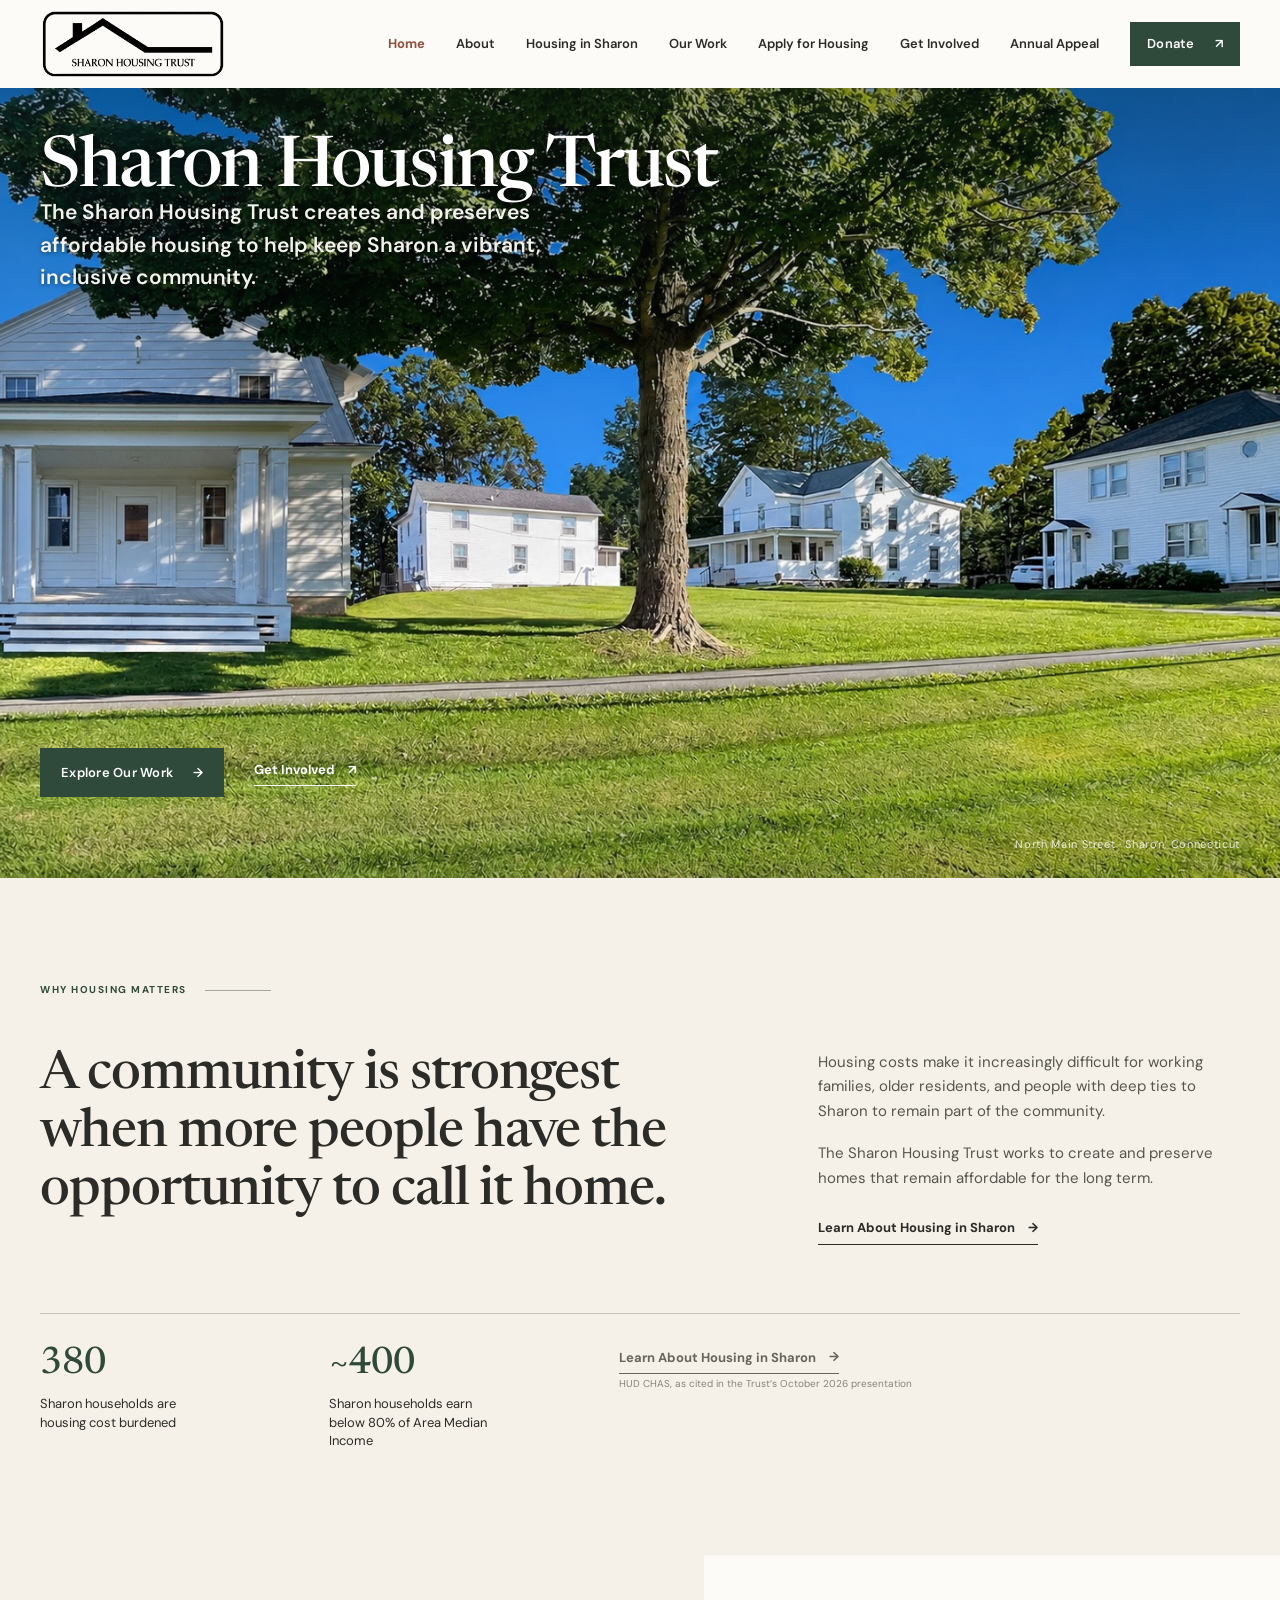
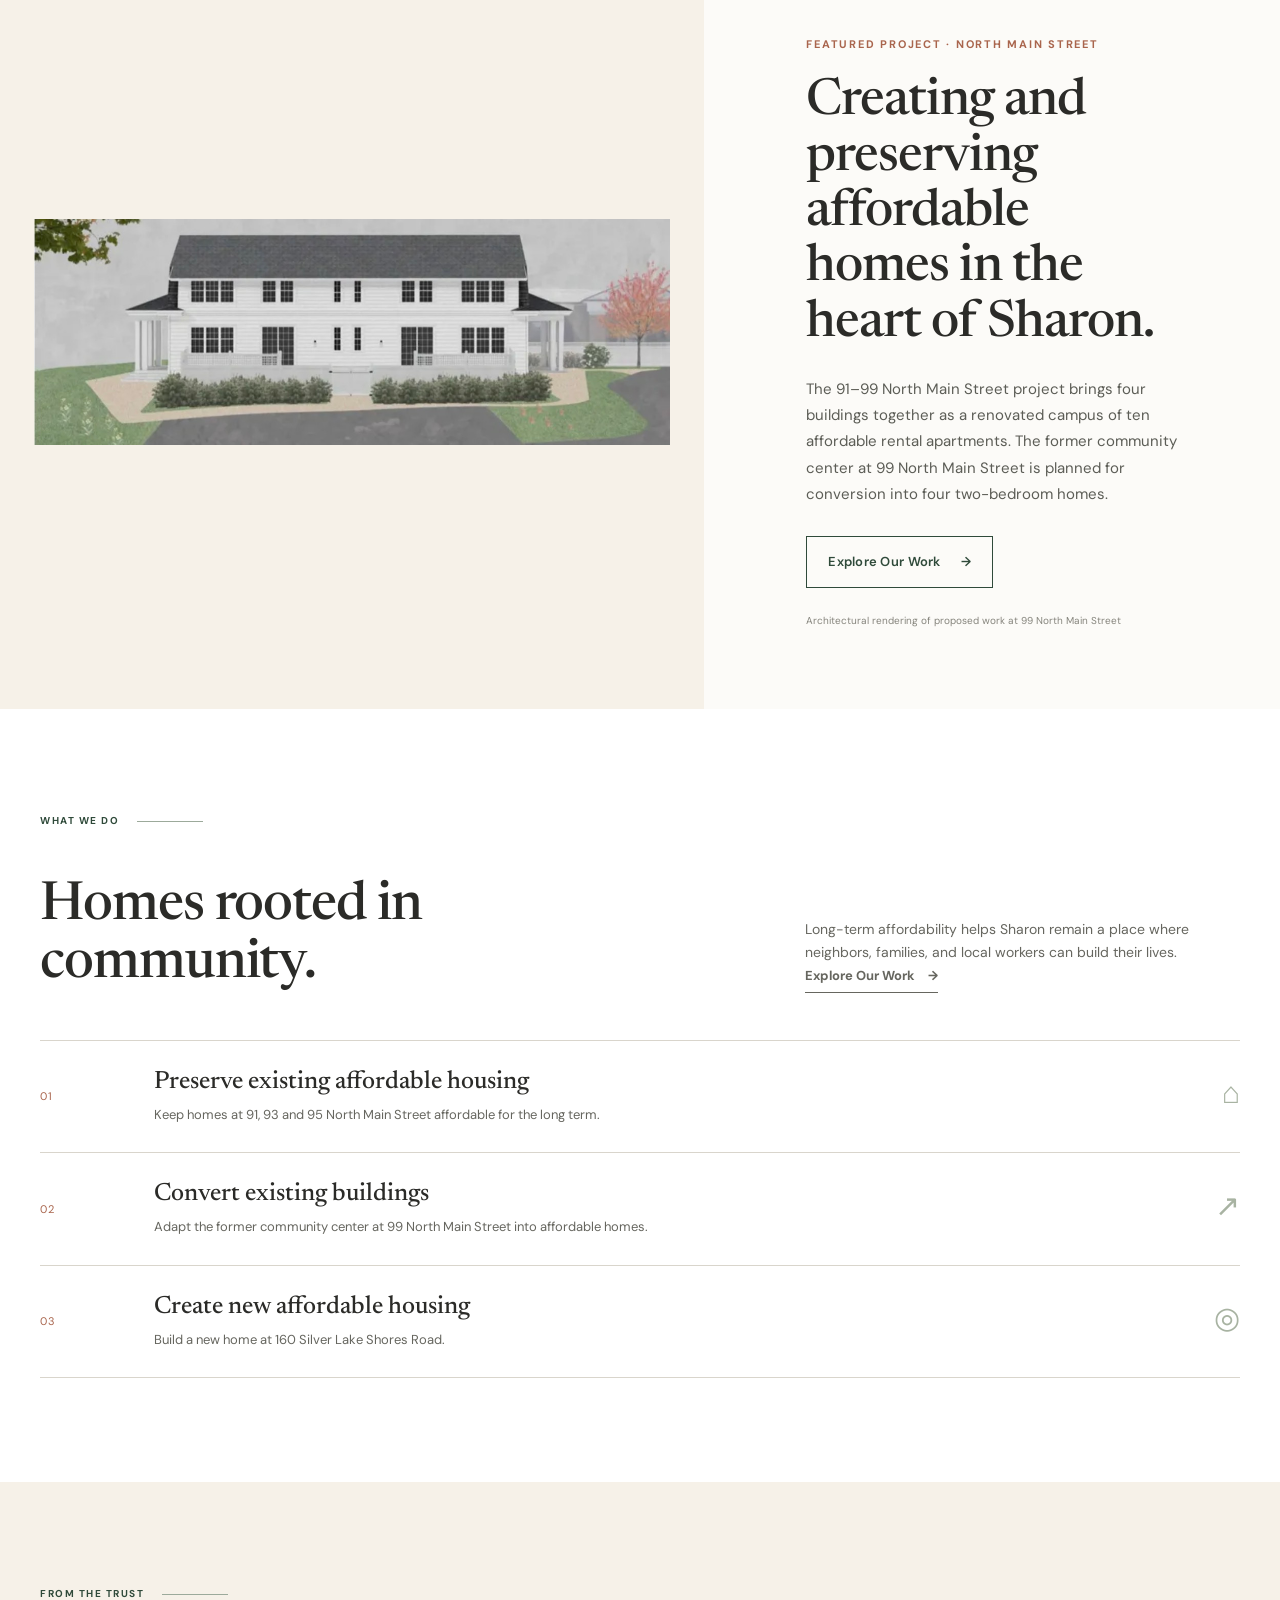
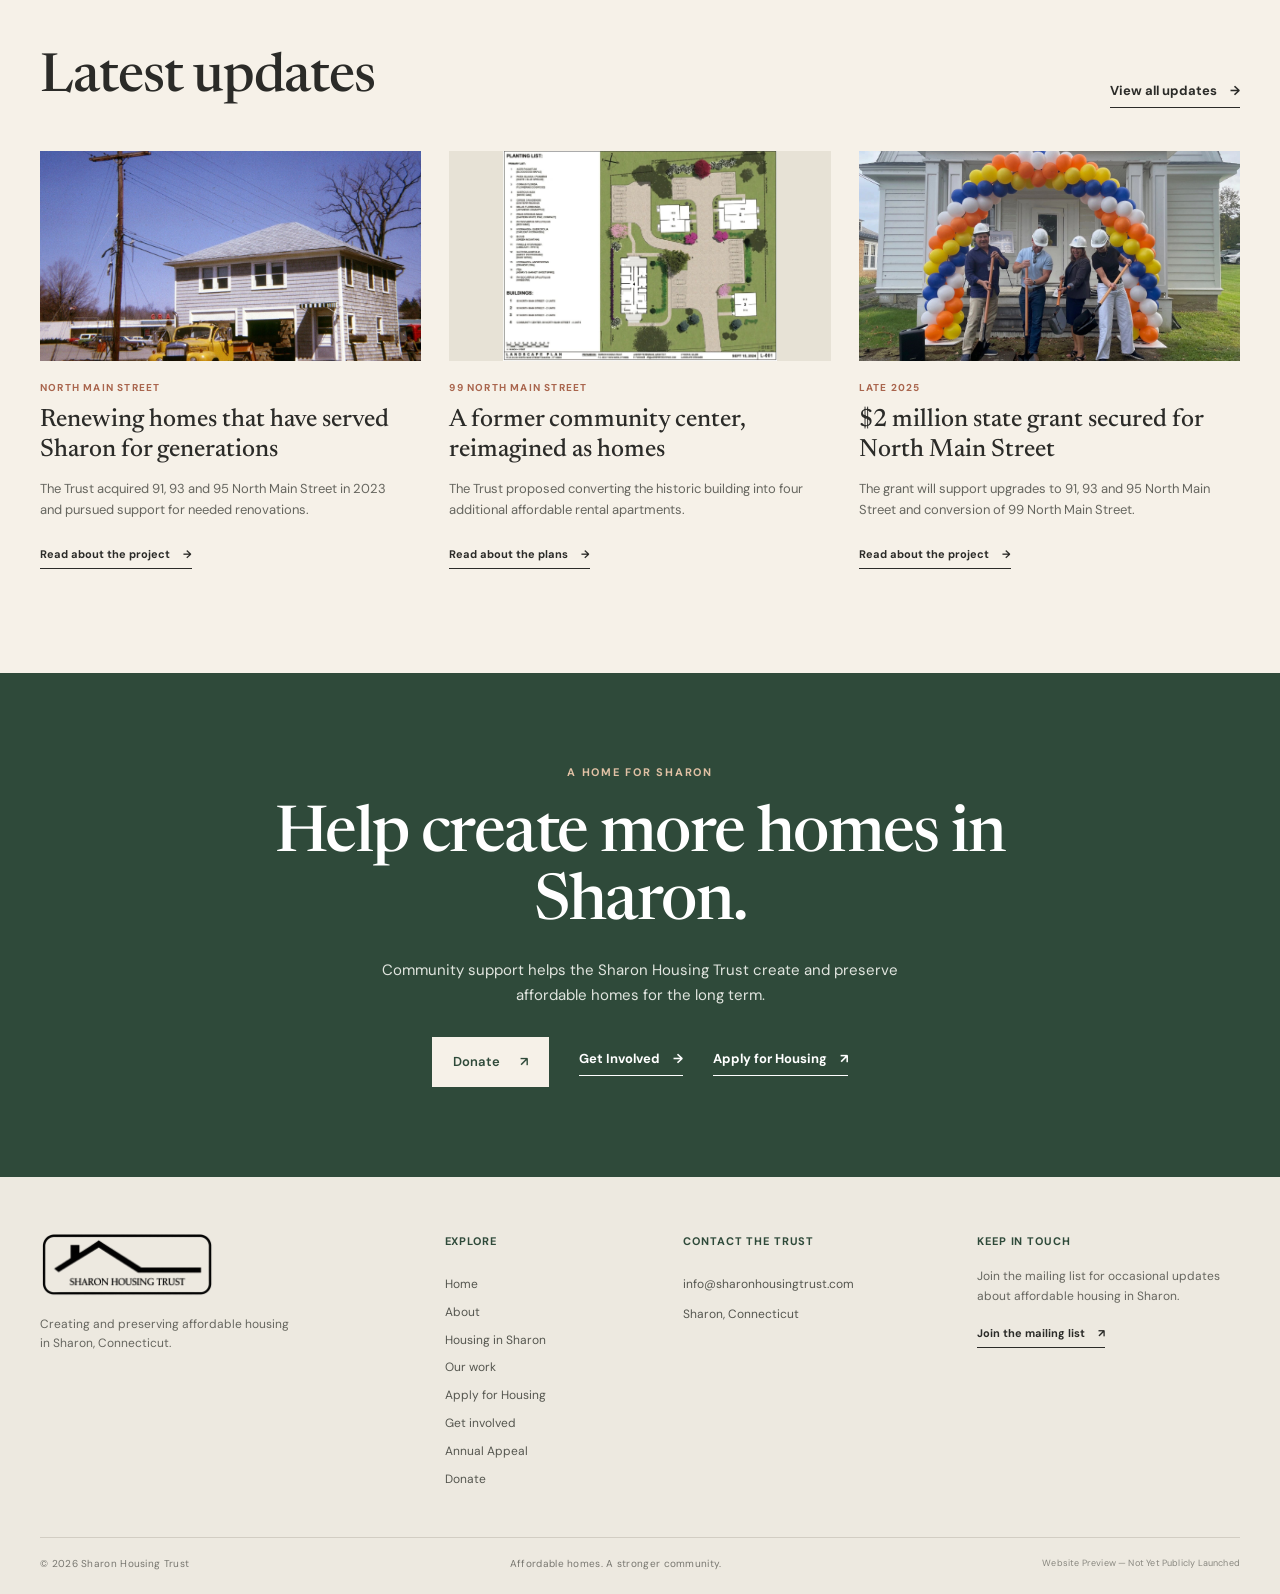
==== commit 22bd1d91: "Apply top fade on the hero shade layer" ====
--- a/index.html
+++ b/index.html
@@ -11,7 +11,7 @@
   <link rel="preconnect" href="https://fonts.googleapis.com">
   <link rel="preconnect" href="https://fonts.gstatic.com" crossorigin>
   <link href="https://fonts.googleapis.com/css2?family=DM+Sans:wght@400;500;600;700&family=Newsreader:opsz,wght@6..72,400;6..72,500;6..72,600&display=swap" rel="stylesheet">
-  <link rel="stylesheet" href="styles.css?v=20261125-2">
+  <link rel="stylesheet" href="styles.css?v=20261125-3">
 </head>
 <body>
   <a class="skip-link" href="#main">Skip to content</a>
--- a/styles.css
+++ b/styles.css
@@ -1,6 +1,6 @@
-:root{--green:#2f4a3a;--cream:#f6f1e8;--white:#fcfbf8;--charcoal:#2b2b28;--clay:#a9654d;--sage:#a8b3a2;--line:#d9d5cc;--serif:'Newsreader',Georgia,serif;--sans:'DM Sans',Arial,sans-serif}*{box-sizing:border-box}html{scroll-behavior:smooth}body{margin:0;background:var(--white);color:var(--charcoal);font-family:var(--sans);font-size:16px;line-height:1.65}a{color:inherit;text-decoration:none}a:focus-visible,button:focus-visible{outline:3px solid var(--clay);outline-offset:4px}.skip-link{position:absolute;top:-60px;left:1rem;background:white;padding:.8rem;z-index:100}.skip-link:focus{top:1rem}.site-header{height:88px;background:var(--white);position:relative;z-index:5}.header-inner{height:100%;max-width:1320px;margin:auto;padding:0 40px;display:flex;align-items:center;justify-content:space-between}.brand img{display:block;width:186px;height:auto}.primary-nav{display:flex;align-items:center;gap:31px;font-size:13px;font-weight:600}.primary-nav>a:not(.button){transition:color .2s}.primary-nav>a:not(.button):hover,.text-link:hover{color:var(--clay)}.button{display:inline-flex;align-items:center;gap:20px;padding:14px 21px;background:var(--green);color:#fff;font-size:13px;font-weight:600;letter-spacing:.02em;transition:background .2s,transform .2s}.button:hover{background:#21382b;transform:translateY(-1px)}.button-small{padding:11px 17px}.menu-toggle{display:none}.hero{min-height:650px;height:min(72vw,790px);position:relative;display:flex;align-items:center;overflow:hidden;background:var(--green);color:#fff}.hero-image{position:absolute;inset:0;width:100%;height:100%;object-fit:cover;object-position:center 47%}.hero-shade{position:absolute;inset:0;background:linear-gradient(0deg,rgba(20,32,25,.20),transparent 30%)}.hero-content{position:relative;max-width:1320px;width:100%;padding:0 40px;margin:0 auto}.eyebrow{text-transform:uppercase;font-size:11px;letter-spacing:.16em;font-weight:700;color:var(--clay);margin:0 0 22px}.eyebrow-light{color:#e1c1a5}.hero h1{font:500 clamp(44px,5.5vw,76px)/1.04 var(--serif);max-width:740px;margin:0 0 24px;letter-spacing:-.025em}.hero-copy{max-width:520px;font-size:17px;line-height:1.7;margin:0 0 32px;color:#f3f2ed}.hero-actions,.support-actions{display:flex;align-items:center;gap:30px}.text-link{display:inline-flex;align-items:center;gap:13px;font-size:13px;font-weight:700;border-bottom:1px solid currentColor;padding-bottom:5px;transition:color .2s}.light-link{color:white}.hero-caption{position:absolute;right:max(40px,calc((100vw - 1240px)/2));bottom:25px;font-size:11px;letter-spacing:.06em;color:rgba(255,255,255,.82)}.section-pad{padding:104px max(40px,calc((100vw - 1240px)/2))}.intro{background:var(--cream)}.section-label{display:flex;align-items:center;gap:18px;text-transform:uppercase;letter-spacing:.15em;font-weight:700;font-size:10px;color:var(--green);margin-bottom:47px}.section-label i{height:1px;max-width:66px;background:#9caa9b;flex:1}.intro-grid{display:grid;grid-template-columns:1.05fr .7fr;gap:12%;align-items:start}.intro h2,.work-heading h2,.updates-heading h2{font:500 clamp(36px,4.2vw,56px)/1.08 var(--serif);letter-spacing:-.02em;margin:0;max-width:640px}.intro-copy{max-width:460px;padding-top:4px}.intro-copy p{margin:0 0 17px;color:#55564f;font-size:15px}.intro-copy .text-link{margin-top:10px}.impact-row{border-top:1px solid #c9c5bb;margin-top:68px;padding-top:31px;display:grid;grid-template-columns:1fr 1fr 1.25fr 1fr;align-items:start;gap:24px}.impact-row div{display:flex;flex-direction:column}.impact-row strong{font:500 38px/1 var(--serif);color:var(--green);margin-bottom:12px}.impact-row span{font-size:13px;line-height:1.45;max-width:170px}.impact-row>p{font-size:11px;color:#66665f;margin:0;padding-top:2px}.impact-row small{font-size:10px;color:#85847c}.featured{display:grid;grid-template-columns:1.1fr .9fr;background:var(--white);min-height:550px}.featured-image-wrap{min-height:550px;overflow:hidden;background:#ddd}.featured-image-wrap img{width:100%;height:100%;object-fit:cover;object-position:center;display:block;transition:transform .5s}.featured-image-wrap:hover img{transform:scale(1.015)}.featured-copy{padding:80px clamp(40px,8vw,120px);display:flex;flex-direction:column;align-items:flex-start;justify-content:center}.featured-copy h2{font:500 clamp(38px,4vw,55px)/1.08 var(--serif);letter-spacing:-.02em;margin:0 0 24px}.featured-copy>p:not(.eyebrow):not(.image-note){font-size:15px;color:#5c5d56;line-height:1.75;margin:0 0 29px;max-width:470px}.button-outline{background:transparent;color:var(--green);border:1px solid var(--green)}.button-outline:hover{color:#fff}.image-note{font-size:10px;color:#85847c;margin:25px 0 0}.work-section{background:#fff}.work-heading{display:grid;grid-template-columns:1fr .7fr;gap:12%;align-items:end;margin-bottom:47px}.work-heading p{max-width:440px;color:#66665f;font-size:14px;margin:0}.work-list{border-top:1px solid var(--line)}.work-list article{display:grid;grid-template-columns:90px 1fr 70px;align-items:center;gap:24px;padding:27px 0;border-bottom:1px solid var(--line)}.work-number{font-size:11px;letter-spacing:.1em;color:var(--clay)}.work-list h3{font:500 25px/1.2 var(--serif);margin:0 0 6px}.work-list p{font-size:13px;color:#66665f;margin:0}.work-mark{font:400 30px/1 var(--serif);color:var(--sage);text-align:right}.updates{background:var(--cream)}.updates-heading{display:flex;align-items:end;justify-content:space-between;margin-bottom:43px}.updates-grid{display:grid;grid-template-columns:repeat(3,1fr);gap:28px}.update-card{min-width:0}.update-image{height:210px;background:#ddd;margin-bottom:19px;overflow:hidden}.update-image img{display:block;width:100%;height:100%;object-fit:cover;transition:transform .5s}.update-card:hover .update-image img{transform:scale(1.02)}.update-image-render img{object-position:center}.update-date{font-size:10px;text-transform:uppercase;letter-spacing:.12em;font-weight:700;color:var(--clay);margin:0 0 10px}.update-card h3{font:500 25px/1.18 var(--serif);margin:0 0 13px;max-width:360px}.update-card>p:not(.update-date){font-size:13px;color:#66665f;margin:0 0 19px;max-width:370px}.update-card .text-link{font-size:11px}.update-cta{background:var(--green);color:white;min-height:210px;padding:29px 28px;display:flex;flex-direction:column;align-items:flex-start;justify-content:center}.update-cta .update-date{color:#e1c1a5}.update-cta h3{font-size:29px}.update-cta>p:not(.update-date){color:#e2e5df}.support{background:var(--green);color:white;padding:90px 40px}.support-inner{max-width:780px;margin:auto;text-align:center}.support h2{font:500 clamp(42px,5vw,64px)/1.06 var(--serif);letter-spacing:-.025em;margin:0 auto 19px}.support-inner>p:not(.eyebrow){font-size:15px;color:#e1e5df;max-width:520px;margin:0 auto 30px}.support-actions{justify-content:center}.button-cream{background:var(--cream);color:var(--green)}.button-cream:hover{background:#fff;color:var(--green)}.site-footer{background:#ede9e0;padding:55px max(40px,calc((100vw - 1240px)/2)) 0}.footer-main{display:grid;grid-template-columns:1.3fr .7fr .9fr .95fr;gap:45px;padding-bottom:48px}.footer-brand img{width:174px;display:block;margin-bottom:18px}.footer-brand p,.footer-news>p:not(.footer-title){font-size:12px;color:#66665f;max-width:260px;margin:0}.footer-title{font-weight:700;font-size:11px;letter-spacing:.08em;text-transform:uppercase;color:var(--green);margin:0 0 17px}.footer-links,.footer-contact{display:flex;flex-direction:column;align-items:flex-start;gap:8px;font-size:12px;color:#55564f}.footer-contact p:not(.footer-title){margin:2px 0 0}.footer-news .text-link{margin-top:17px;font-size:11px}.footer-bottom{border-top:1px solid #d2cdc3;padding:18px 0 21px;display:flex;justify-content:space-between;color:#77766f;font-size:10px;letter-spacing:.03em}
+:root{--green:#2f4a3a;--cream:#f6f1e8;--white:#fcfbf8;--charcoal:#2b2b28;--clay:#a9654d;--sage:#a8b3a2;--line:#d9d5cc;--serif:'Newsreader',Georgia,serif;--sans:'DM Sans',Arial,sans-serif}*{box-sizing:border-box}html{scroll-behavior:smooth}body{margin:0;background:var(--white);color:var(--charcoal);font-family:var(--sans);font-size:16px;line-height:1.65}a{color:inherit;text-decoration:none}a:focus-visible,button:focus-visible{outline:3px solid var(--clay);outline-offset:4px}.skip-link{position:absolute;top:-60px;left:1rem;background:white;padding:.8rem;z-index:100}.skip-link:focus{top:1rem}.site-header{height:88px;background:var(--white);position:relative;z-index:5}.header-inner{height:100%;max-width:1320px;margin:auto;padding:0 40px;display:flex;align-items:center;justify-content:space-between}.brand img{display:block;width:186px;height:auto}.primary-nav{display:flex;align-items:center;gap:31px;font-size:13px;font-weight:600}.primary-nav>a:not(.button){transition:color .2s}.primary-nav>a:not(.button):hover,.text-link:hover{color:var(--clay)}.button{display:inline-flex;align-items:center;gap:20px;padding:14px 21px;background:var(--green);color:#fff;font-size:13px;font-weight:600;letter-spacing:.02em;transition:background .2s,transform .2s}.button:hover{background:#21382b;transform:translateY(-1px)}.button-small{padding:11px 17px}.menu-toggle{display:none}.hero{min-height:650px;height:min(72vw,790px);position:relative;display:flex;align-items:center;overflow:hidden;background:var(--green);color:#fff}.hero-image{position:absolute;inset:0;width:100%;height:100%;object-fit:cover;object-position:center 47%}.hero-shade{position:absolute;inset:0;background:linear-gradient(180deg,rgba(18,31,23,.36) 0%,rgba(18,31,23,.18) 22%,rgba(18,31,23,.06) 46%,transparent 65%),linear-gradient(0deg,rgba(20,32,25,.20),transparent 30%)}.hero-content{position:relative;max-width:1320px;width:100%;padding:0 40px;margin:0 auto}.eyebrow{text-transform:uppercase;font-size:11px;letter-spacing:.16em;font-weight:700;color:var(--clay);margin:0 0 22px}.eyebrow-light{color:#e1c1a5}.hero h1{font:500 clamp(44px,5.5vw,76px)/1.04 var(--serif);max-width:740px;margin:0 0 24px;letter-spacing:-.025em}.hero-copy{max-width:520px;font-size:17px;line-height:1.7;margin:0 0 32px;color:#f3f2ed}.hero-actions,.support-actions{display:flex;align-items:center;gap:30px}.text-link{display:inline-flex;align-items:center;gap:13px;font-size:13px;font-weight:700;border-bottom:1px solid currentColor;padding-bottom:5px;transition:color .2s}.light-link{color:white}.hero-caption{position:absolute;right:max(40px,calc((100vw - 1240px)/2));bottom:25px;font-size:11px;letter-spacing:.06em;color:rgba(255,255,255,.82)}.section-pad{padding:104px max(40px,calc((100vw - 1240px)/2))}.intro{background:var(--cream)}.section-label{display:flex;align-items:center;gap:18px;text-transform:uppercase;letter-spacing:.15em;font-weight:700;font-size:10px;color:var(--green);margin-bottom:47px}.section-label i{height:1px;max-width:66px;background:#9caa9b;flex:1}.intro-grid{display:grid;grid-template-columns:1.05fr .7fr;gap:12%;align-items:start}.intro h2,.work-heading h2,.updates-heading h2{font:500 clamp(36px,4.2vw,56px)/1.08 var(--serif);letter-spacing:-.02em;margin:0;max-width:640px}.intro-copy{max-width:460px;padding-top:4px}.intro-copy p{margin:0 0 17px;color:#55564f;font-size:15px}.intro-copy .text-link{margin-top:10px}.impact-row{border-top:1px solid #c9c5bb;margin-top:68px;padding-top:31px;display:grid;grid-template-columns:1fr 1fr 1.25fr 1fr;align-items:start;gap:24px}.impact-row div{display:flex;flex-direction:column}.impact-row strong{font:500 38px/1 var(--serif);color:var(--green);margin-bottom:12px}.impact-row span{font-size:13px;line-height:1.45;max-width:170px}.impact-row>p{font-size:11px;color:#66665f;margin:0;padding-top:2px}.impact-row small{font-size:10px;color:#85847c}.featured{display:grid;grid-template-columns:1.1fr .9fr;background:var(--white);min-height:550px}.featured-image-wrap{min-height:550px;overflow:hidden;background:#ddd}.featured-image-wrap img{width:100%;height:100%;object-fit:cover;object-position:center;display:block;transition:transform .5s}.featured-image-wrap:hover img{transform:scale(1.015)}.featured-copy{padding:80px clamp(40px,8vw,120px);display:flex;flex-direction:column;align-items:flex-start;justify-content:center}.featured-copy h2{font:500 clamp(38px,4vw,55px)/1.08 var(--serif);letter-spacing:-.02em;margin:0 0 24px}.featured-copy>p:not(.eyebrow):not(.image-note){font-size:15px;color:#5c5d56;line-height:1.75;margin:0 0 29px;max-width:470px}.button-outline{background:transparent;color:var(--green);border:1px solid var(--green)}.button-outline:hover{color:#fff}.image-note{font-size:10px;color:#85847c;margin:25px 0 0}.work-section{background:#fff}.work-heading{display:grid;grid-template-columns:1fr .7fr;gap:12%;align-items:end;margin-bottom:47px}.work-heading p{max-width:440px;color:#66665f;font-size:14px;margin:0}.work-list{border-top:1px solid var(--line)}.work-list article{display:grid;grid-template-columns:90px 1fr 70px;align-items:center;gap:24px;padding:27px 0;border-bottom:1px solid var(--line)}.work-number{font-size:11px;letter-spacing:.1em;color:var(--clay)}.work-list h3{font:500 25px/1.2 var(--serif);margin:0 0 6px}.work-list p{font-size:13px;color:#66665f;margin:0}.work-mark{font:400 30px/1 var(--serif);color:var(--sage);text-align:right}.updates{background:var(--cream)}.updates-heading{display:flex;align-items:end;justify-content:space-between;margin-bottom:43px}.updates-grid{display:grid;grid-template-columns:repeat(3,1fr);gap:28px}.update-card{min-width:0}.update-image{height:210px;background:#ddd;margin-bottom:19px;overflow:hidden}.update-image img{display:block;width:100%;height:100%;object-fit:cover;transition:transform .5s}.update-card:hover .update-image img{transform:scale(1.02)}.update-image-render img{object-position:center}.update-date{font-size:10px;text-transform:uppercase;letter-spacing:.12em;font-weight:700;color:var(--clay);margin:0 0 10px}.update-card h3{font:500 25px/1.18 var(--serif);margin:0 0 13px;max-width:360px}.update-card>p:not(.update-date){font-size:13px;color:#66665f;margin:0 0 19px;max-width:370px}.update-card .text-link{font-size:11px}.update-cta{background:var(--green);color:white;min-height:210px;padding:29px 28px;display:flex;flex-direction:column;align-items:flex-start;justify-content:center}.update-cta .update-date{color:#e1c1a5}.update-cta h3{font-size:29px}.update-cta>p:not(.update-date){color:#e2e5df}.support{background:var(--green);color:white;padding:90px 40px}.support-inner{max-width:780px;margin:auto;text-align:center}.support h2{font:500 clamp(42px,5vw,64px)/1.06 var(--serif);letter-spacing:-.025em;margin:0 auto 19px}.support-inner>p:not(.eyebrow){font-size:15px;color:#e1e5df;max-width:520px;margin:0 auto 30px}.support-actions{justify-content:center}.button-cream{background:var(--cream);color:var(--green)}.button-cream:hover{background:#fff;color:var(--green)}.site-footer{background:#ede9e0;padding:55px max(40px,calc((100vw - 1240px)/2)) 0}.footer-main{display:grid;grid-template-columns:1.3fr .7fr .9fr .95fr;gap:45px;padding-bottom:48px}.footer-brand img{width:174px;display:block;margin-bottom:18px}.footer-brand p,.footer-news>p:not(.footer-title){font-size:12px;color:#66665f;max-width:260px;margin:0}.footer-title{font-weight:700;font-size:11px;letter-spacing:.08em;text-transform:uppercase;color:var(--green);margin:0 0 17px}.footer-links,.footer-contact{display:flex;flex-direction:column;align-items:flex-start;gap:8px;font-size:12px;color:#55564f}.footer-contact p:not(.footer-title){margin:2px 0 0}.footer-news .text-link{margin-top:17px;font-size:11px}.footer-bottom{border-top:1px solid #d2cdc3;padding:18px 0 21px;display:flex;justify-content:space-between;color:#77766f;font-size:10px;letter-spacing:.03em}
 @media(max-width:900px){.primary-nav{gap:17px;font-size:12px}.brand img{width:160px}.header-inner{padding:0 26px}.section-pad{padding:82px 40px}.hero-content{padding:0 40px}.hero{min-height:590px}.impact-row{grid-template-columns:repeat(3,1fr)}.impact-row>p{grid-column:1/-1}.featured-copy{padding:55px 42px}.featured-image-wrap{min-height:490px}.updates-grid{gap:20px}.update-image{height:170px}.footer-main{grid-template-columns:1fr 1fr;row-gap:35px}}
-@media(max-width:680px){body{font-size:15px}.site-header{height:72px}.header-inner{padding:0 21px}.brand img{width:148px}.menu-toggle{display:flex;width:42px;height:42px;border:0;background:transparent;flex-direction:column;justify-content:center;gap:6px;align-items:center;cursor:pointer}.menu-toggle span{width:23px;height:1px;background:var(--green)}.primary-nav{display:none;position:absolute;top:72px;left:0;right:0;padding:14px 22px 25px;background:var(--white);border-top:1px solid var(--line);box-shadow:0 12px 20px #2221;align-items:stretch;gap:0;flex-direction:column}.primary-nav.is-open{display:flex}.primary-nav>a:not(.button){padding:11px 0;border-bottom:1px solid #e5e1d9}.primary-nav .button{margin-top:16px;justify-content:center}.hero{height:calc(100svh - 72px);min-height:590px;max-height:780px;align-items:flex-end}.hero-image{object-position:59% center}.hero-shade{background:linear-gradient(0deg,rgba(18,33,24,.88) 0%,rgba(18,33,24,.66) 43%,rgba(18,33,24,.09) 100%)}.hero-content{padding:0 25px 78px}.hero h1{font-size:48px;max-width:560px}.hero-copy{font-size:15px;max-width:430px}.hero-actions{gap:21px;flex-wrap:wrap}.hero-caption{right:24px;bottom:17px;font-size:9px}.section-pad{padding:66px 25px}.section-label{margin-bottom:33px}.intro-grid,.work-heading{grid-template-columns:1fr;gap:22px}.intro h2,.work-heading h2,.updates-heading h2{font-size:42px}.intro-copy{max-width:unset}.impact-row{margin-top:41px;padding-top:25px;grid-template-columns:1fr 1fr;gap:27px 16px}.impact-row strong{font-size:34px}.impact-row>p{grid-column:auto;align-self:end}.featured{grid-template-columns:1fr}.featured-image-wrap{min-height:0;height:340px}.featured-copy{padding:49px 25px 52px}.featured-copy h2{font-size:43px}.work-heading{margin-bottom:35px}.work-list article{grid-template-columns:34px 1fr 30px;gap:12px;padding:22px 0}.work-list h3{font-size:22px}.work-list p{font-size:12px}.work-mark{font-size:25px}.updates-heading{align-items:flex-start;gap:18px;flex-direction:column;margin-bottom:31px}.updates-grid{grid-template-columns:1fr;gap:37px}.update-image{height:230px}.update-card h3{font-size:27px}.update-cta{min-height:230px}.support{padding:70px 25px}.support h2{font-size:48px}.support-inner>p:not(.eyebrow){font-size:14px}.footer-main{grid-template-columns:1fr 1fr;gap:34px 20px}.footer-brand{grid-column:1/-1}.footer-bottom{gap:12px;flex-direction:column}.site-footer{padding:45px 25px 0}}
+@media(max-width:680px){body{font-size:15px}.site-header{height:72px}.header-inner{padding:0 21px}.brand img{width:148px}.menu-toggle{display:flex;width:42px;height:42px;border:0;background:transparent;flex-direction:column;justify-content:center;gap:6px;align-items:center;cursor:pointer}.menu-toggle span{width:23px;height:1px;background:var(--green)}.primary-nav{display:none;position:absolute;top:72px;left:0;right:0;padding:14px 22px 25px;background:var(--white);border-top:1px solid var(--line);box-shadow:0 12px 20px #2221;align-items:stretch;gap:0;flex-direction:column}.primary-nav.is-open{display:flex}.primary-nav>a:not(.button){padding:11px 0;border-bottom:1px solid #e5e1d9}.primary-nav .button{margin-top:16px;justify-content:center}.hero{height:calc(100svh - 72px);min-height:590px;max-height:780px;align-items:flex-end}.hero-image{object-position:59% center}.hero-shade{background:linear-gradient(180deg,rgba(18,31,23,.36) 0%,rgba(18,31,23,.18) 22%,rgba(18,31,23,.06) 46%,transparent 65%),linear-gradient(0deg,rgba(18,33,24,.88) 0%,rgba(18,33,24,.66) 43%,rgba(18,33,24,.09) 100%)}.hero-content{padding:0 25px 78px}.hero h1{font-size:48px;max-width:560px}.hero-copy{font-size:15px;max-width:430px}.hero-actions{gap:21px;flex-wrap:wrap}.hero-caption{right:24px;bottom:17px;font-size:9px}.section-pad{padding:66px 25px}.section-label{margin-bottom:33px}.intro-grid,.work-heading{grid-template-columns:1fr;gap:22px}.intro h2,.work-heading h2,.updates-heading h2{font-size:42px}.intro-copy{max-width:unset}.impact-row{margin-top:41px;padding-top:25px;grid-template-columns:1fr 1fr;gap:27px 16px}.impact-row strong{font-size:34px}.impact-row>p{grid-column:auto;align-self:end}.featured{grid-template-columns:1fr}.featured-image-wrap{min-height:0;height:340px}.featured-copy{padding:49px 25px 52px}.featured-copy h2{font-size:43px}.work-heading{margin-bottom:35px}.work-list article{grid-template-columns:34px 1fr 30px;gap:12px;padding:22px 0}.work-list h3{font-size:22px}.work-list p{font-size:12px}.work-mark{font-size:25px}.updates-heading{align-items:flex-start;gap:18px;flex-direction:column;margin-bottom:31px}.updates-grid{grid-template-columns:1fr;gap:37px}.update-image{height:230px}.update-card h3{font-size:27px}.update-cta{min-height:230px}.support{padding:70px 25px}.support h2{font-size:48px}.support-inner>p:not(.eyebrow){font-size:14px}.footer-main{grid-template-columns:1fr 1fr;gap:34px 20px}.footer-brand{grid-column:1/-1}.footer-bottom{gap:12px;flex-direction:column}.site-footer{padding:45px 25px 0}}
 @media(prefers-reduced-motion:reduce){html{scroll-behavior:auto}*,*::before,*::after{transition-duration:.01ms!important;animation-duration:.01ms!important;animation-iteration-count:1!important}}
 .featured-image-wrap{display:flex;align-items:center;justify-content:center;padding:34px;background:var(--cream)}.featured-image-wrap img{height:auto;max-height:520px;object-fit:contain}.update-image-render img{object-fit:contain;background:#e7e2d6}
 @media(max-width:900px){.featured{grid-template-columns:1fr}.featured-image-wrap{min-height:0;height:auto;padding:28px 40px}.featured-image-wrap img{width:min(100%,900px);max-height:none}}
@@ -382,8 +382,5 @@
 .nearby-towns-copy>p:not(.eyebrow){max-width:680px;font-size:15px;line-height:1.75;color:#5c5d56;margin:0 0 24px}
 @media(max-width:900px){.home-intro-grid{grid-template-columns:1fr;gap:30px}.home-application-grid{grid-template-columns:1fr;gap:24px}.application-property-grid{gap:35px}}
 @media(max-width:680px){.application-page-hero{padding:55px 25px 50px}.application-page-hero h1{font-size:43px}.application-jump-links{gap:8px;margin-top:23px}.application-jump-links a{padding:10px 11px;font-size:12px}.application-section-heading{font-size:40px}.application-property-grid{grid-template-columns:1fr;gap:32px}.home-facts{grid-template-columns:1fr 1fr}.home-facts>div{padding:13px 8px 14px 0}.home-facts dd{font-size:19px}.home-ownership-note{grid-template-columns:1fr;gap:15px;margin:34px 0 38px;padding:18px}.home-eligibility,.home-preapply{padding:23px 18px}.income-limits-table{font-size:12px}.income-limits-table th,.income-limits-table td{padding:8px 5px}.nearby-towns-copy .button{max-width:100%;white-space:normal}}
-
-/* A visible, soft top fade over the hero photo. */
-.hero::before{content:"";position:absolute;inset:0 0 auto;height:56%;background:linear-gradient(180deg,rgba(20,32,25,.28) 0%,rgba(20,32,25,.13) 40%,rgba(20,32,25,.045) 74%,transparent 100%);pointer-events:none;z-index:1}
 .hero-content{z-index:2}
 .hero-brand-heading{z-index:3}
